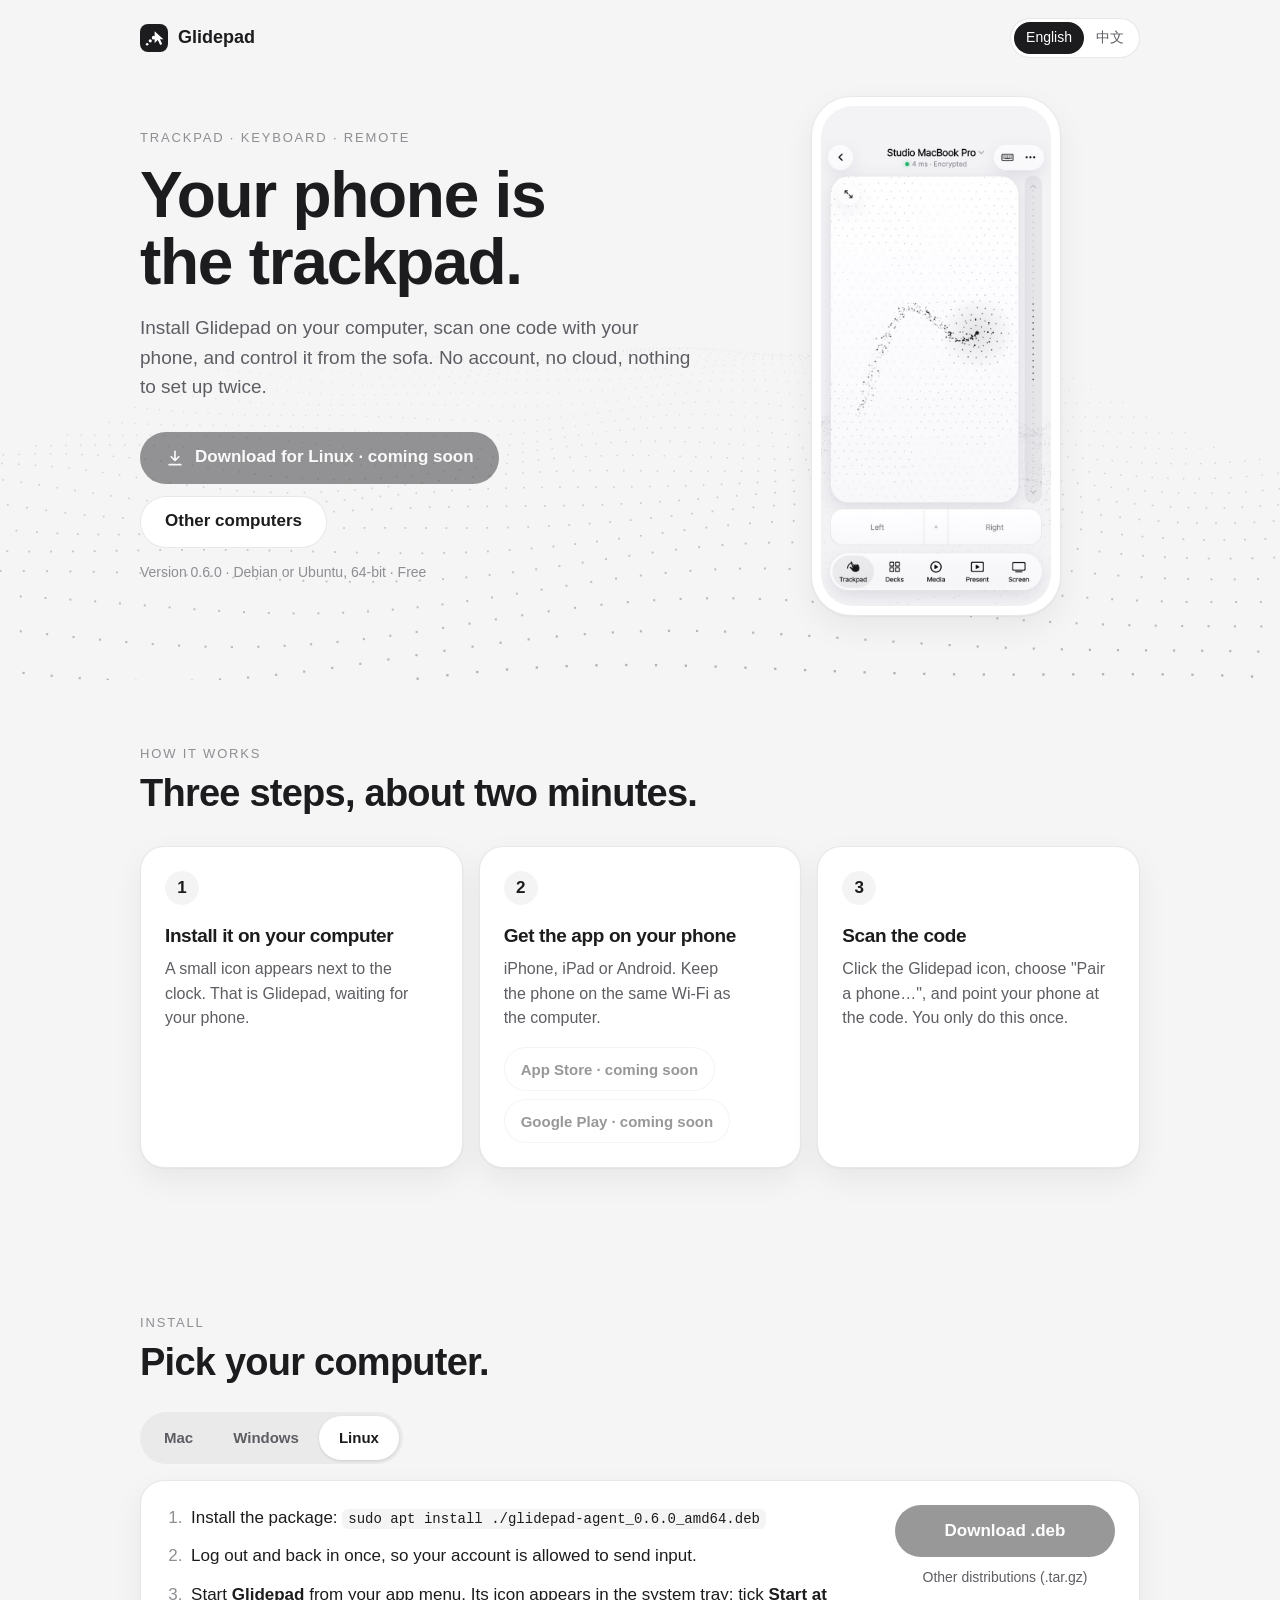
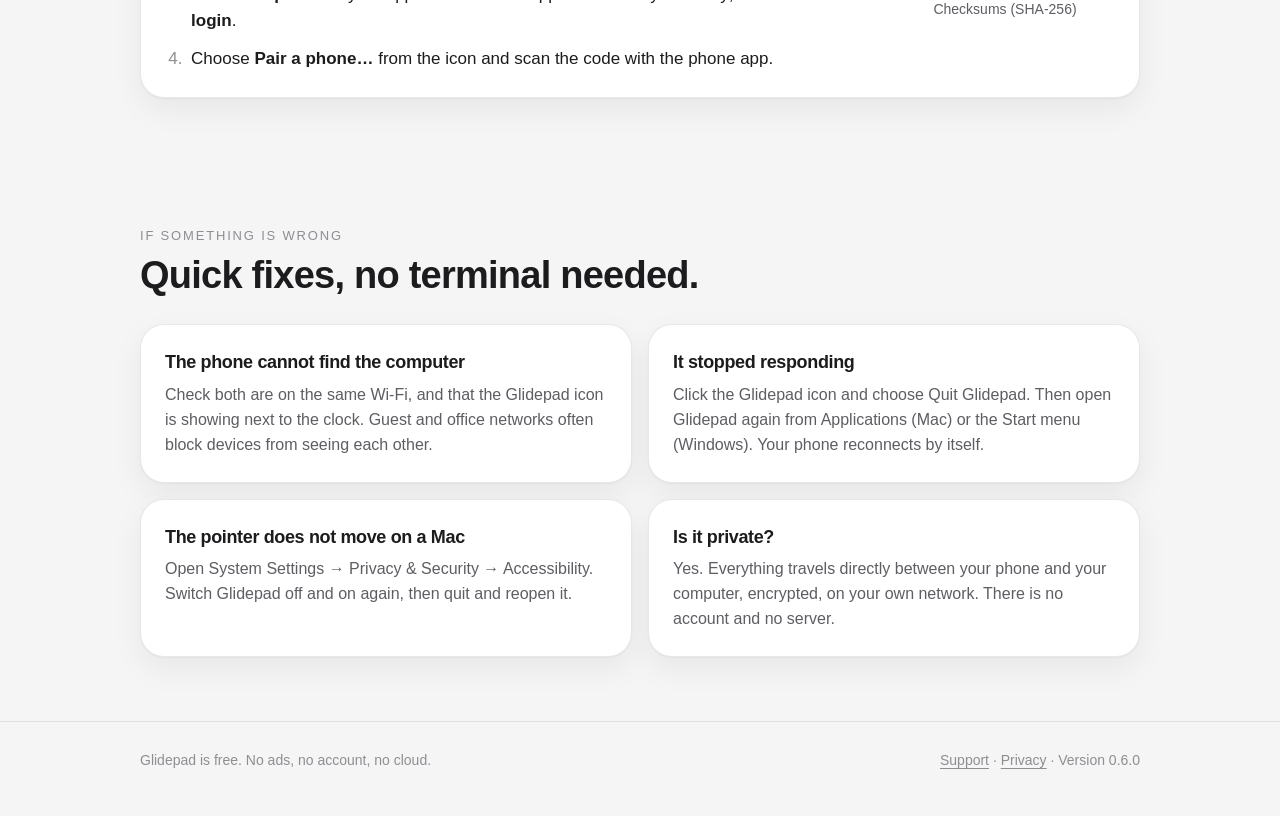
==== index.html @ 7b3f83d9 "Glidepad website: download, support and privacy pages Co-Authored-By: Claude Opus 5.5 <noreply@anthr" ====
<!doctype html>
<html lang="en">
<head>
<meta charset="utf-8">
<meta name="viewport" content="width=device-width, initial-scale=1">
<title>Glidepad — your phone is the trackpad</title>
<meta name="description" content="Install Glidepad on your Mac or PC, scan one code with your phone, and use it as a trackpad, keyboard and remote. No account, no cloud.">
<meta name="color-scheme" content="light dark">
<link rel="icon" href="data:image/svg+xml,%3Csvg xmlns='http://www.w3.org/2000/svg' viewBox='0 0 40 40'%3E%3Crect width='40' height='40' rx='10' fill='%231c1c1e'/%3E%3Cg fill='%23fff' transform='translate(4 4)'%3E%3Ccircle cx='5' cy='26' r='2'/%3E%3Ccircle cx='10' cy='20.5' r='2.5'/%3E%3Ccircle cx='15.5' cy='15.5' r='3'/%3E%3Cpath d='M17 5v19l5.1-4.9 3.8 8 3.2-1.5-3.6-7.8H31z'/%3E%3C/g%3E%3C/svg%3E">
<style>
  :root {
    --bg: #f5f5f6; --surface: #ffffff; --ink: #1c1c1e; --ink-2: #5d5d63; --ink-3: #8e8e93;
    --line: rgba(0,0,0,.09); --fill: rgba(0,0,0,.045); --accent: #1c1c1e; --on-accent: #ffffff;
    --point: 60,60,67; --shadow: 0 1px 2px rgba(0,0,0,.04), 0 12px 32px rgba(0,0,0,.06);
  }
  @media (prefers-color-scheme: dark) {
    :root {
      --bg: #0b0b0c; --surface: #17171a; --ink: #f4f4f5; --ink-2: #a9a9b0; --ink-3: #77777e;
      --line: rgba(255,255,255,.11); --fill: rgba(255,255,255,.07); --accent: #f4f4f5; --on-accent: #111113;
      --point: 235,235,245; --shadow: 0 1px 2px rgba(0,0,0,.4), 0 12px 32px rgba(0,0,0,.35);
    }
  }
  * { box-sizing: border-box; }
  html { -webkit-text-size-adjust: 100%; scroll-behavior: smooth; }
  body {
    margin: 0; background: var(--bg); color: var(--ink);
    font: 17px/1.55 -apple-system, BlinkMacSystemFont, "SF Pro Text", "Segoe UI", "PingFang HK", "PingFang TC", "Microsoft JhengHei", "Noto Sans TC", Roboto, sans-serif;
    -webkit-font-smoothing: antialiased;
  }
  a { color: inherit; }
  h1, h2, h3 { margin: 0; letter-spacing: -.02em; text-wrap: balance; }
  p { margin: 0; text-wrap: pretty; }
  .wrap { max-width: 1040px; margin: 0 auto; padding: 0 20px; }

  /* Header */
  header { position: relative; z-index: 2; display: flex; align-items: center; justify-content: space-between; padding: 18px 0; }
  .brand { display: flex; align-items: center; gap: 10px; font-weight: 650; font-size: 18px; text-decoration: none; }
  .mark { width: 28px; height: 28px; border-radius: 8px; background: var(--accent); color: var(--on-accent); display: grid; place-items: center; }
  .lang { display: flex; border: 1px solid var(--line); border-radius: 999px; padding: 3px; background: var(--surface); }
  .lang button { border: 0; background: none; color: var(--ink-2); font: inherit; font-size: 14px; padding: 5px 12px; border-radius: 999px; cursor: pointer; }
  .lang button[aria-pressed="true"] { background: var(--accent); color: var(--on-accent); }

  /* Hero */
  .hero { position: relative; overflow: hidden; }
  #cloud { position: absolute; inset: 0; width: 100%; height: 100%; pointer-events: none; }
  .hero-grid { position: relative; z-index: 1; display: grid; grid-template-columns: 1.15fr .85fr; gap: 40px; align-items: center; padding: 20px 0 64px; }
  .eyebrow { font-size: 13px; letter-spacing: .14em; text-transform: uppercase; color: var(--ink-3); margin-bottom: 14px; }
  h1 { font-size: clamp(38px, 6.2vw, 64px); line-height: 1.04; font-weight: 700; }
  .lead { margin-top: 18px; font-size: 19px; color: var(--ink-2); max-width: 30em; }
  .cta { margin-top: 30px; display: flex; flex-wrap: wrap; gap: 12px; align-items: center; }
  .btn {
    display: inline-flex; align-items: center; gap: 10px; min-height: 52px; padding: 0 24px; border-radius: 999px;
    background: var(--accent); color: var(--on-accent); font-weight: 600; text-decoration: none; border: 1px solid transparent;
    transition: transform .15s ease, opacity .15s ease;
  }
  .btn:hover { transform: translateY(-1px); }
  .btn:active { transform: scale(.98); }
  .btn.ghost { background: var(--surface); color: var(--ink); border-color: var(--line); }
  .btn[aria-disabled="true"] { opacity: .45; pointer-events: none; }
  .btn svg { width: 20px; height: 20px; flex: none; }
  .fine { margin-top: 14px; font-size: 14px; color: var(--ink-3); }
  .fine a { text-underline-offset: 3px; }
  .phone { justify-self: center; width: min(250px, 62vw); border-radius: 40px; padding: 9px; background: var(--surface); border: 1px solid var(--line); box-shadow: var(--shadow); }
  .phone img { display: block; width: 100%; height: auto; border-radius: 32px; }
  .phone img.only-dark { display: none; }
  @media (prefers-color-scheme: dark) { .phone img.only-dark { display: block; } .phone img.only-light { display: none; } }

  /* Sections */
  section { padding: 64px 0; }
  .kicker { font-size: 13px; letter-spacing: .14em; text-transform: uppercase; color: var(--ink-3); }
  h2 { font-size: clamp(28px, 4vw, 38px); margin-top: 8px; line-height: 1.12; }
  .steps { margin-top: 32px; display: grid; grid-template-columns: repeat(3, 1fr); gap: 16px; counter-reset: s; list-style: none; padding: 0; }
  .card { background: var(--surface); border: 1px solid var(--line); border-radius: 24px; padding: 24px; box-shadow: var(--shadow); }
  .steps li { counter-increment: s; }
  .steps li::before {
    content: counter(s); display: grid; place-items: center; width: 34px; height: 34px; border-radius: 50%;
    background: var(--fill); font-weight: 650; font-variant-numeric: tabular-nums; margin-bottom: 16px;
  }
  .steps h3 { font-size: 19px; }
  .steps p { margin-top: 6px; color: var(--ink-2); font-size: 16px; }
  .stores { margin-top: 16px; display: flex; flex-wrap: wrap; gap: 8px; }
  .stores .btn { min-height: 44px; padding: 0 16px; font-size: 15px; }

  /* Install guide */
  .tabs { margin-top: 28px; display: inline-flex; background: var(--fill); border-radius: 999px; padding: 4px; max-width: 100%; }
  .tabs button { border: 0; background: none; font: inherit; font-size: 15px; font-weight: 600; color: var(--ink-2); padding: 9px 20px; border-radius: 999px; cursor: pointer; min-height: 44px; }
  .tabs button[aria-selected="true"] { background: var(--surface); color: var(--ink); box-shadow: 0 1px 3px rgba(0,0,0,.12); }
  .panel { margin-top: 16px; display: grid; grid-template-columns: 1fr auto; gap: 28px; align-items: start; }
  .panel[hidden] { display: none; }
  .panel ol { margin: 0; padding-left: 1.3em; display: grid; gap: 12px; }
  .panel li { padding-left: 4px; }
  .panel li::marker { color: var(--ink-3); font-variant-numeric: tabular-nums; }
  .panel small { display: block; color: var(--ink-3); font-size: 14px; margin-top: 2px; }
  kbd, code { font: 14px ui-monospace, "SF Mono", Menlo, Consolas, monospace; background: var(--fill); border-radius: 6px; padding: 2px 6px; overflow-wrap: anywhere; }
  .path { font-weight: 600; }
  .side { display: grid; gap: 10px; min-width: 220px; }
  .side .btn { justify-content: center; }
  .side a.alt { font-size: 14px; color: var(--ink-2); text-align: center; text-underline-offset: 3px; }

  /* Help */
  .help { margin-top: 28px; display: grid; grid-template-columns: repeat(2, 1fr); gap: 16px; }
  .help h3 { font-size: 18px; }
  .help p { margin-top: 6px; color: var(--ink-2); font-size: 16px; }

  footer { border-top: 1px solid var(--line); padding: 28px 0 44px; color: var(--ink-3); font-size: 14px; }
  footer .wrap { display: flex; flex-wrap: wrap; gap: 8px 24px; justify-content: space-between; }
  footer a { text-underline-offset: 3px; }

  @media (max-width: 820px) {
    .hero-grid { grid-template-columns: 1fr; padding: 16px 0 48px; gap: 32px; }
    .steps, .help { grid-template-columns: 1fr; }
    .panel { grid-template-columns: 1fr; }
    section { padding: 44px 0; }
    .tabs { display: flex; }
    .tabs button { flex: 1; padding: 9px 8px; }
  }
  @media (prefers-reduced-motion: reduce) { html { scroll-behavior: auto; } .btn { transition: none; } }
  :focus-visible { outline: 2px solid var(--ink); outline-offset: 3px; }
</style>
</head>
<body>

<div class="hero">
  <canvas id="cloud" aria-hidden="true"></canvas>
  <div class="wrap">
    <header>
      <a class="brand" href="#top" id="top"><span class="mark" aria-hidden="true"><svg width="20" height="20" viewBox="0 0 32 32" fill="currentColor"><circle cx="5" cy="26" r="2"/><circle cx="10" cy="20.5" r="2.5"/><circle cx="15.5" cy="15.5" r="3"/><path d="M17 5v19l5.1-4.9 3.8 8 3.2-1.5-3.6-7.8H31z"/></svg></span>Glidepad</a>
      <div class="lang" role="group" aria-label="Language">
        <button type="button" data-lang="en">English</button>
        <button type="button" data-lang="zh">中文</button>
      </div>
    </header>

    <div class="hero-grid">
      <div>
        <p class="eyebrow" data-i18n="eyebrow"></p>
        <h1 data-i18n="title"></h1>
        <p class="lead" data-i18n="lead"></p>
        <div class="cta">
          <a class="btn" id="main-download" href="#install">
            <svg viewBox="0 0 24 24" fill="none" stroke="currentColor" stroke-width="2" stroke-linecap="round" stroke-linejoin="round" aria-hidden="true"><path d="M12 4v11m0 0-4.5-4.5M12 15l4.5-4.5M5 20h14"/></svg>
            <span id="main-download-label"></span>
          </a>
          <a class="btn ghost" href="#install" data-i18n="other"></a>
        </div>
        <p class="fine" id="hero-fine"></p>
      </div>
      <div class="phone">
        <img class="only-light" src="assets/control_trail_light.jpg" width="598" height="1300" alt="" data-i18n-alt="shotAlt">
        <img class="only-dark" src="assets/control_trail_dark.jpg" width="598" height="1300" alt="" data-i18n-alt="shotAlt">
      </div>
    </div>
  </div>
</div>

<main>
  <section>
    <div class="wrap">
      <p class="kicker" data-i18n="howKicker"></p>
      <h2 data-i18n="howTitle"></h2>
      <ol class="steps">
        <li class="card"><h3 data-i18n="s1t"></h3><p data-i18n="s1b"></p></li>
        <li class="card"><h3 data-i18n="s2t"></h3><p data-i18n="s2b"></p>
          <div class="stores">
            <a class="btn ghost" id="store-ios"></a>
            <a class="btn ghost" id="store-android"></a>
          </div>
        </li>
        <li class="card"><h3 data-i18n="s3t"></h3><p data-i18n="s3b"></p></li>
      </ol>
    </div>
  </section>

  <section id="install">
    <div class="wrap">
      <p class="kicker" data-i18n="instKicker"></p>
      <h2 data-i18n="instTitle"></h2>
      <div class="tabs" role="tablist" aria-label="Computer">
        <button type="button" role="tab" id="tab-mac" aria-controls="panel-mac" data-os="mac">Mac</button>
        <button type="button" role="tab" id="tab-win" aria-controls="panel-win" data-os="win">Windows</button>
        <button type="button" role="tab" id="tab-linux" aria-controls="panel-linux" data-os="linux">Linux</button>
      </div>

      <div class="card panel" role="tabpanel" id="panel-mac" aria-labelledby="tab-mac">
        <ol>
          <li data-i18n="mac1"></li>
          <li data-i18n="mac2"></li>
          <li data-i18n="mac3"></li>
          <li data-i18n="mac4"></li>
          <li data-i18n="mac5"></li>
        </ol>
        <div class="side">
          <a class="btn" data-file="mac" data-i18n="dlMac"></a>
          <a class="alt" data-file="sums" data-i18n="sums"></a>
        </div>
      </div>

      <div class="card panel" role="tabpanel" id="panel-win" aria-labelledby="tab-win" hidden>
        <ol>
          <li data-i18n="win1"></li>
          <li data-i18n="win2"></li>
          <li data-i18n="win3"></li>
          <li data-i18n="win4"></li>
        </ol>
        <div class="side">
          <a class="btn" data-file="win" data-i18n="dlWin"></a>
          <a class="alt" data-file="winZip" data-i18n="winZip"></a>
          <a class="alt" data-file="sums" data-i18n="sums"></a>
        </div>
      </div>

      <div class="card panel" role="tabpanel" id="panel-linux" aria-labelledby="tab-linux" hidden>
        <ol>
          <li data-i18n="lin1"></li>
          <li data-i18n="lin2"></li>
          <li data-i18n="lin3"></li>
          <li data-i18n="lin4"></li>
        </ol>
        <div class="side">
          <a class="btn" data-file="deb" data-i18n="dlDeb"></a>
          <a class="alt" data-file="tar" data-i18n="linTar"></a>
          <a class="alt" data-file="sums" data-i18n="sums"></a>
        </div>
      </div>
    </div>
  </section>

  <section>
    <div class="wrap">
      <p class="kicker" data-i18n="helpKicker"></p>
      <h2 data-i18n="helpTitle"></h2>
      <div class="help">
        <div class="card"><h3 data-i18n="h1t"></h3><p data-i18n="h1b"></p></div>
        <div class="card"><h3 data-i18n="h2t"></h3><p data-i18n="h2b"></p></div>
        <div class="card"><h3 data-i18n="h3t"></h3><p data-i18n="h3b"></p></div>
        <div class="card"><h3 data-i18n="h4t"></h3><p data-i18n="h4b"></p></div>
      </div>
    </div>
  </section>
</main>

<footer>
  <div class="wrap">
    <span data-i18n="foot"></span>
    <span><a href="support/" data-i18n="footSupport"></a> · <a href="privacy/" data-i18n="footPrivacy"></a> · <span id="foot-version"></span></span>
  </div>
</footer>

<script>
// ── Edit these when you publish a release ────────────────────────────────────────────────
const CONFIG = {
  version: '0.6.0',
  // Where the release files live. File names match what .github/workflows/release.yml produces.
  // Empty until the agent is published: the download buttons then show "coming soon".
  base: '',
  appStore: '',   // e.g. https://apps.apple.com/app/id0000000000 — empty shows "coming soon"
  playStore: '',  // e.g. https://play.google.com/store/apps/details?id=dev.glidepad.glidepad
};
const v = CONFIG.version;
const FILES = {
  mac: `Glidepad-${v}.dmg`,
  win: `Glidepad-Setup-${v}.exe`,
  winZip: `glidepad-agent-${v}-windows-x86_64.zip`,
  deb: `glidepad-agent_${v}_amd64.deb`,
  tar: `glidepad-agent-${v}-linux-x86_64.tar.gz`,
  sums: 'SHA256SUMS.txt',
};

const T = {
  en: {
    eyebrow: 'Trackpad · Keyboard · Remote',
    title: 'Your phone is the trackpad.',
    lead: 'Install Glidepad on your computer, scan one code with your phone, and control it from the sofa. No account, no cloud, nothing to set up twice.',
    other: 'Other computers',
    dlFor: { mac: 'Download for Mac', win: 'Download for Windows', linux: 'Download for Linux' },
    onPhone: 'Open this page on your computer',
    fine: os => `Version ${v} · ${{ mac: 'macOS 11 or later, Apple silicon and Intel', win: 'Windows 10 or later, 64-bit', linux: 'Debian or Ubuntu, 64-bit' }[os]} · Free`,
    finePhone: 'Glidepad has two parts: this app for your computer, and the app on your phone.',
    shotAlt: 'The Glidepad trackpad on a phone, with a trail of points following a finger',
    howKicker: 'How it works', howTitle: 'Three steps, about two minutes.',
    s1t: 'Install it on your computer', s1b: 'A small icon appears next to the clock. That is Glidepad, waiting for your phone.',
    s2t: 'Get the app on your phone', s2b: 'iPhone, iPad or Android. Keep the phone on the same Wi-Fi as the computer.',
    s3t: 'Scan the code', s3b: 'Click the Glidepad icon, choose "Pair a phone…", and point your phone at the code. You only do this once.',
    soon: 'coming soon',
    instKicker: 'Install', instTitle: 'Pick your computer.',
    dlMac: 'Download for Mac', dlWin: 'Download for Windows', dlDeb: 'Download .deb',
    winZip: 'Just the program (.zip)', linTar: 'Other distributions (.tar.gz)', sums: 'Checksums (SHA-256)',
    mac1: 'Open the downloaded file and drag <b>Glidepad</b> into <b>Applications</b>.',
    mac2: 'Open Glidepad from Applications. Its icon appears in the menu bar at the top right. There is no window.',
    mac3: 'macOS asks for permission to control the computer. Open <span class="path">System Settings → Privacy &amp; Security → Accessibility</span> and switch <b>Glidepad</b> on.<small>Without this, the pointer will not move. You only do it once.</small>',
    mac4: 'Click the Glidepad icon and tick <b>Start at login</b>, so it is always there after a restart.',
    mac5: 'Click the icon again, choose <b>Pair a phone…</b>, and scan the code with the phone app.',
    win1: 'Open the downloaded file and follow the installer.<small>If Windows shows "Windows protected your PC", choose More info → Run anyway.</small>',
    win2: 'The installer lets Glidepad through the firewall on private networks only. Your home Wi-Fi should be set to Private.',
    win3: 'Glidepad starts by itself. Find its icon near the clock (it may be behind the ^ arrow) and tick <b>Start at login</b>.',
    win4: 'Click the icon, choose <b>Pair a phone…</b>, and scan the code with the phone app.',
    lin1: 'Install the package: <code>sudo apt install ./glidepad-agent_' + v + '_amd64.deb</code>',
    lin2: 'Log out and back in once, so your account is allowed to send input.',
    lin3: 'Start <b>Glidepad</b> from your app menu. Its icon appears in the system tray; tick <b>Start at login</b>.',
    lin4: 'Choose <b>Pair a phone…</b> from the icon and scan the code with the phone app.',
    helpKicker: 'If something is wrong', helpTitle: 'Quick fixes, no terminal needed.',
    h1t: 'The phone cannot find the computer', h1b: 'Check both are on the same Wi-Fi, and that the Glidepad icon is showing next to the clock. Guest and office networks often block devices from seeing each other.',
    h2t: 'It stopped responding', h2b: 'Click the Glidepad icon and choose Quit Glidepad. Then open Glidepad again from Applications (Mac) or the Start menu (Windows). Your phone reconnects by itself.',
    h3t: 'The pointer does not move on a Mac', h3b: 'Open System Settings → Privacy & Security → Accessibility. Switch Glidepad off and on again, then quit and reopen it.',
    h4t: 'Is it private?', h4b: 'Yes. Everything travels directly between your phone and your computer, encrypted, on your own network. There is no account and no server.',
    foot: 'Glidepad is free. No ads, no account, no cloud.',
    footVersion: `Version ${v}`,
    footSupport: 'Support', footPrivacy: 'Privacy',
  },
  zh: {
    eyebrow: '觸控板 · 鍵盤 · 遙控',
    title: '手機就是你的觸控板。',
    lead: '在電腦安裝 Glidepad，用手機掃一次 QR 碼，就可以坐在梳化上控制電腦。不用帳號、不經雲端，設定一次就夠。',
    other: '其他電腦',
    dlFor: { mac: '下載 Mac 版', win: '下載 Windows 版', linux: '下載 Linux 版' },
    onPhone: '請用電腦打開這個網頁',
    fine: os => `版本 ${v} · ${{ mac: 'macOS 11 或以上，Apple 晶片及 Intel', win: 'Windows 10 或以上，64 位元', linux: 'Debian 或 Ubuntu，64 位元' }[os]} · 免費`,
    finePhone: 'Glidepad 分兩部分：電腦上的這個程式，以及手機上的 App。',
    shotAlt: '手機上的 Glidepad 觸控板，點雲尾巴跟隨手指移動',
    howKicker: '使用方法', howTitle: '三個步驟，大約兩分鐘。',
    s1t: '在電腦安裝', s1b: '時鐘旁邊會出現一個小圖示，那就是 Glidepad，正在等你的手機。',
    s2t: '在手機安裝 App', s2b: 'iPhone、iPad 或 Android 都可以。手機和電腦要連接同一個 Wi-Fi。',
    s3t: '掃描 QR 碼', s3b: '按一下 Glidepad 圖示，選「Pair a phone…」，用手機對準 QR 碼。只需要做一次。',
    soon: '即將推出',
    instKicker: '安裝', instTitle: '選擇你的電腦。',
    dlMac: '下載 Mac 版', dlWin: '下載 Windows 版', dlDeb: '下載 .deb',
    winZip: '只要程式本身 (.zip)', linTar: '其他發行版 (.tar.gz)', sums: '核對碼 (SHA-256)',
    mac1: '打開下載的檔案，把 <b>Glidepad</b> 拖進「<b>應用程式</b>」。',
    mac2: '在「應用程式」打開 Glidepad。圖示會出現在右上角的選單列，不會有視窗。',
    mac3: 'macOS 會要求允許控制電腦。打開<span class="path">「系統設定 → 私隱與保安 → 輔助使用」</span>，把 <b>Glidepad</b> 開啟。<small>不開的話游標不會動。只需要做一次。</small>',
    mac4: '按一下 Glidepad 圖示，剔選「<b>Start at login</b>」，以後重新開機也會自動啟動。',
    mac5: '再按一下圖示，選「<b>Pair a phone…</b>」，用手機 App 掃描 QR 碼。',
    win1: '打開下載的檔案，跟著安裝程式完成。<small>如果 Windows 顯示「Windows 已保護您的電腦」，請選「其他資訊 → 仍要執行」。</small>',
    win2: '安裝程式只會在「私人網路」開放防火牆。家中的 Wi-Fi 應設定為「私人」。',
    win3: 'Glidepad 會自動啟動。在時鐘旁邊找到圖示(可能收在 ^ 箭嘴入面)，剔選「<b>Start at login</b>」。',
    win4: '按一下圖示，選「<b>Pair a phone…</b>」，用手機 App 掃描 QR 碼。',
    lin1: '安裝套件：<code>sudo apt install ./glidepad-agent_' + v + '_amd64.deb</code>',
    lin2: '登出再登入一次，讓你的帳號可以傳送輸入。',
    lin3: '從應用程式選單啟動 <b>Glidepad</b>。圖示會出現在系統匣，剔選「<b>Start at login</b>」。',
    lin4: '在圖示選「<b>Pair a phone…</b>」，用手機 App 掃描 QR 碼。',
    helpKicker: '遇到問題', helpTitle: '快速解決，不用開終端機。',
    h1t: '手機找不到電腦', h1b: '確認兩者連接同一個 Wi-Fi，而且時鐘旁邊有 Glidepad 圖示。訪客網路和公司網路通常不讓裝置互相看見。',
    h2t: '突然沒有反應', h2b: '按一下 Glidepad 圖示，選「Quit Glidepad」。然後在「應用程式」(Mac) 或「開始」選單 (Windows) 再打開 Glidepad。手機會自動重新連接。',
    h3t: 'Mac 上游標不動', h3b: '打開「系統設定 → 私隱與保安 → 輔助使用」，把 Glidepad 關掉再開啟，然後結束並重新打開 Glidepad。',
    h4t: '安全嗎?', h4b: '安全。所有資料只在你的手機和電腦之間直接傳送，全程加密，不離開你自己的網路。沒有帳號，也沒有伺服器。',
    foot: 'Glidepad 完全免費。沒有廣告、沒有帳號、不經雲端。',
    footVersion: `版本 ${v}`,
    footSupport: '支援', footPrivacy: '私隱政策',
  },
};

// ── Which computer is this? ──────────────────────────────────────────────────────────────
function detect() {
  const ua = navigator.userAgent || '';
  const pf = (navigator.userAgentData && navigator.userAgentData.platform) || navigator.platform || '';
  if (/Android/i.test(ua) || /iPhone|iPod/i.test(ua)) return 'phone';
  if (/iPad/i.test(ua) || (/Mac/i.test(pf) && navigator.maxTouchPoints > 1)) return 'phone';
  if (/Win/i.test(pf) || /Windows/i.test(ua)) return 'win';
  if (/Mac/i.test(pf) || /Macintosh/i.test(ua)) return 'mac';
  if (/Linux|X11/i.test(pf + ua)) return 'linux';
  return 'mac';
}
const device = detect();
const mainFile = { mac: 'mac', win: 'win', linux: 'deb' };
const $ = (s, r = document) => r.querySelector(s);
const $$ = (s, r = document) => [...r.querySelectorAll(s)];

function store(pick) { try { return pick(localStorage); } catch (_) { return null; } }
let lang = store(s => s.getItem('glidepad-lang')) || (/^zh/i.test(navigator.language || '') ? 'zh' : 'en');

function render() {
  const t = T[lang];
  document.documentElement.lang = lang === 'zh' ? 'zh-Hant' : 'en';
  $$('[data-i18n]').forEach(el => { el.innerHTML = t[el.dataset.i18n]; });
  $$('[data-i18n-alt]').forEach(el => { el.alt = t[el.dataset.i18nAlt]; });
  $$('.lang button').forEach(b => b.setAttribute('aria-pressed', String(b.dataset.lang === lang)));
  $$('[data-file]').forEach(a => {
    if (CONFIG.base) { a.href = CONFIG.base + FILES[a.dataset.file]; a.removeAttribute('aria-disabled'); }
    else { a.removeAttribute('href'); a.setAttribute('aria-disabled', 'true'); a.title = t.soon; }
  });

  const main = $('#main-download');
  if (device === 'phone') {
    $('#main-download-label').textContent = t.onPhone;
    main.href = '#install';
    $('#hero-fine').textContent = t.finePhone;
  } else {
    $('#main-download-label').textContent = CONFIG.base ? t.dlFor[device] : `${t.dlFor[device]} · ${t.soon}`;
    if (CONFIG.base) { main.href = CONFIG.base + FILES[mainFile[device]]; main.removeAttribute('aria-disabled'); }
    else { main.removeAttribute('href'); main.setAttribute('aria-disabled', 'true'); }
    $('#hero-fine').textContent = t.fine(device);
  }

  for (const [id, name, url] of [['#store-ios', 'App Store', CONFIG.appStore], ['#store-android', 'Google Play', CONFIG.playStore]]) {
    const a = $(id);
    if (url) { a.textContent = name; a.href = url; a.removeAttribute('aria-disabled'); }
    else { a.textContent = `${name} · ${t.soon}`; a.removeAttribute('href'); a.setAttribute('aria-disabled', 'true'); }
  }
  $('#foot-version').textContent = t.footVersion;
}

$$('.lang button').forEach(b => b.addEventListener('click', () => {
  lang = b.dataset.lang;
  store(s => s.setItem('glidepad-lang', lang));
  render();
}));

function selectTab(os) {
  $$('.tabs button').forEach(b => {
    const on = b.dataset.os === os;
    b.setAttribute('aria-selected', String(on));
    b.tabIndex = on ? 0 : -1;
    $('#' + b.getAttribute('aria-controls')).hidden = !on;
  });
}
$$('.tabs button').forEach((b, i, all) => {
  b.addEventListener('click', () => selectTab(b.dataset.os));
  b.addEventListener('keydown', e => {
    const step = e.key === 'ArrowRight' ? 1 : e.key === 'ArrowLeft' ? -1 : 0;
    if (!step) return;
    const next = all[(i + step + all.length) % all.length];
    selectTab(next.dataset.os); next.focus();
  });
});
selectTab(device === 'phone' ? 'mac' : device);
render();

// ── Point-cloud terrain behind the hero: decorative, 20 fps, off when hidden ─────────────
(function cloud() {
  const canvas = $('#cloud'), ctx = canvas.getContext('2d');
  const still = matchMedia('(prefers-reduced-motion: reduce)');
  let w = 0, h = 0, rgb = '60,60,67', timer = null, t = 0;

  function size() {
    const r = canvas.getBoundingClientRect(), d = Math.min(devicePixelRatio || 1, 2);
    w = r.width; h = r.height;
    canvas.width = Math.round(w * d); canvas.height = Math.round(h * d);
    ctx.setTransform(d, 0, 0, d, 0, 0);
    rgb = getComputedStyle(document.documentElement).getPropertyValue('--point').trim() || rgb;
    draw();
  }
  function height(x, z) {
    return Math.sin(x * 1.7 + t * .35) * .5 + Math.sin(z * 2.3 - t * .25) * .35 + Math.sin((x + z) * 3.1 + t * .18) * .25;
  }
  function draw() {
    ctx.clearRect(0, 0, w, h);
    const horizon = h * .52, rows = 26, cols = w < 700 ? 44 : 84;
    for (let r = 0; r < rows; r++) {
      const depth = r / (rows - 1);              // 0 far … 1 near
      const p = depth * depth;
      const y0 = horizon + p * (h - horizon) * 1.05;
      const spread = .55 + p * 1.5;
      const alpha = .08 + p * .3;
      const s = 1 + p * 1.4;
      ctx.fillStyle = `rgba(${rgb},${alpha.toFixed(3)})`;
      for (let c = 0; c < cols; c++) {
        const u = c / (cols - 1) - .5 + (r % 2 ? .5 / cols : 0);
        const x = w / 2 + u * w * spread;
        if (x < -4 || x > w + 4) continue;
        const y = y0 - height(u * 6, depth * 5) * (10 + p * 34);
        ctx.fillRect(x, y, s, s);
      }
    }
  }
  function run() {
    clearInterval(timer); timer = null;
    if (still.matches || document.hidden) return;
    timer = setInterval(() => { t += .05; draw(); }, 50);
  }
  addEventListener('resize', size);
  document.addEventListener('visibilitychange', run);
  still.addEventListener('change', run);
  matchMedia('(prefers-color-scheme: dark)').addEventListener('change', size);
  size(); run();
})();
</script>
</body>
</html>
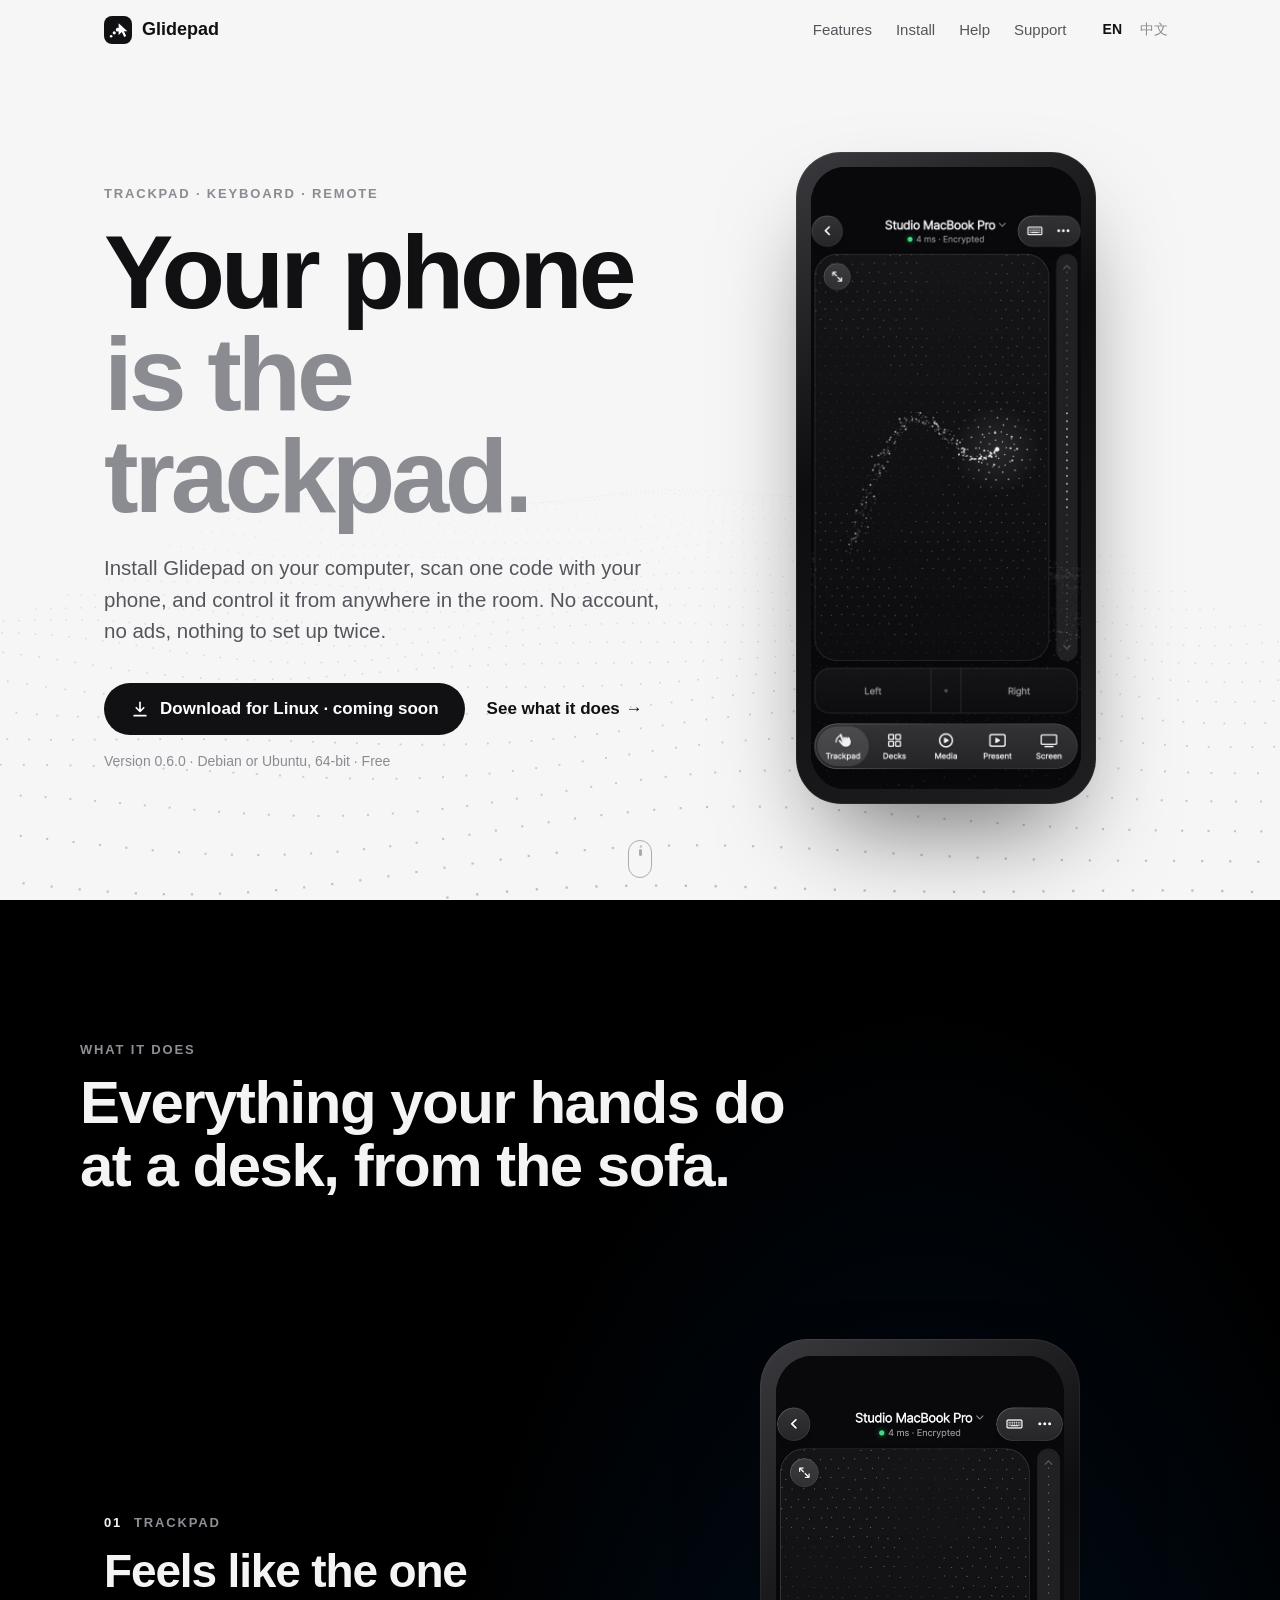
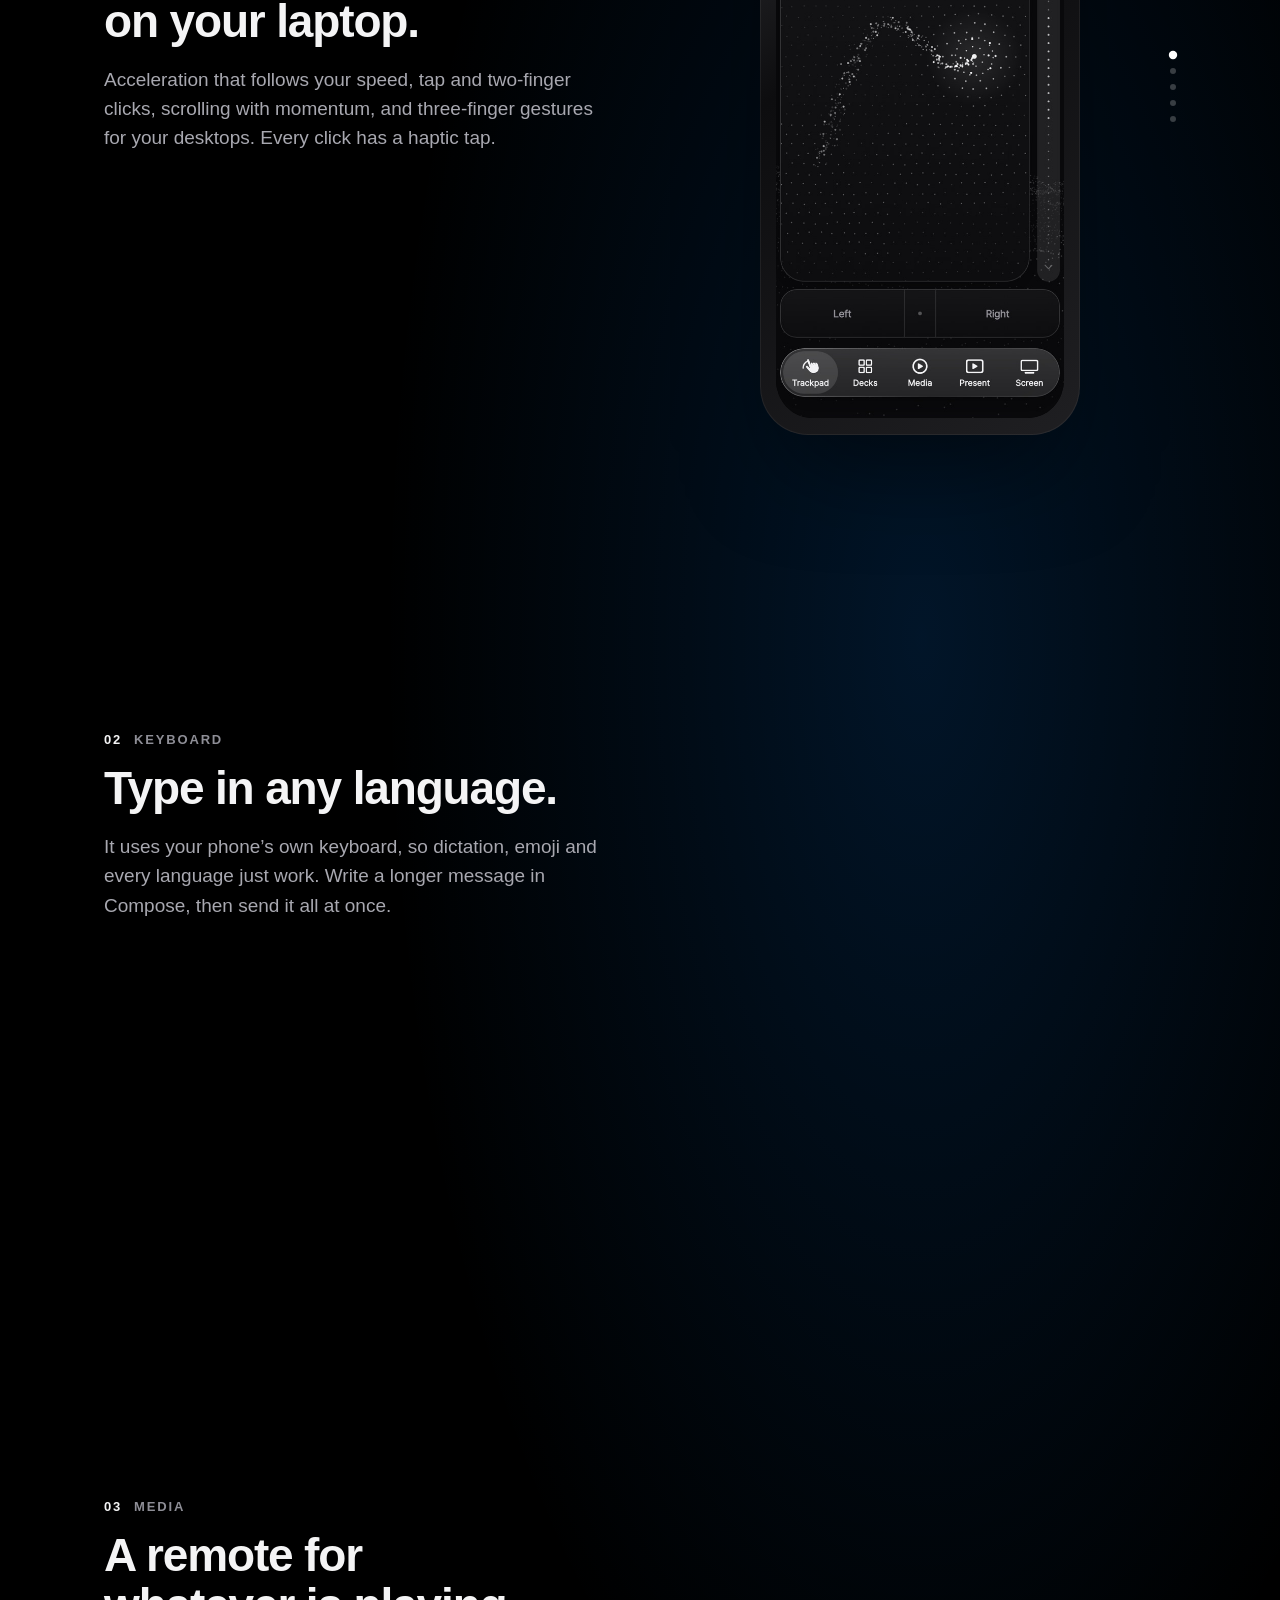
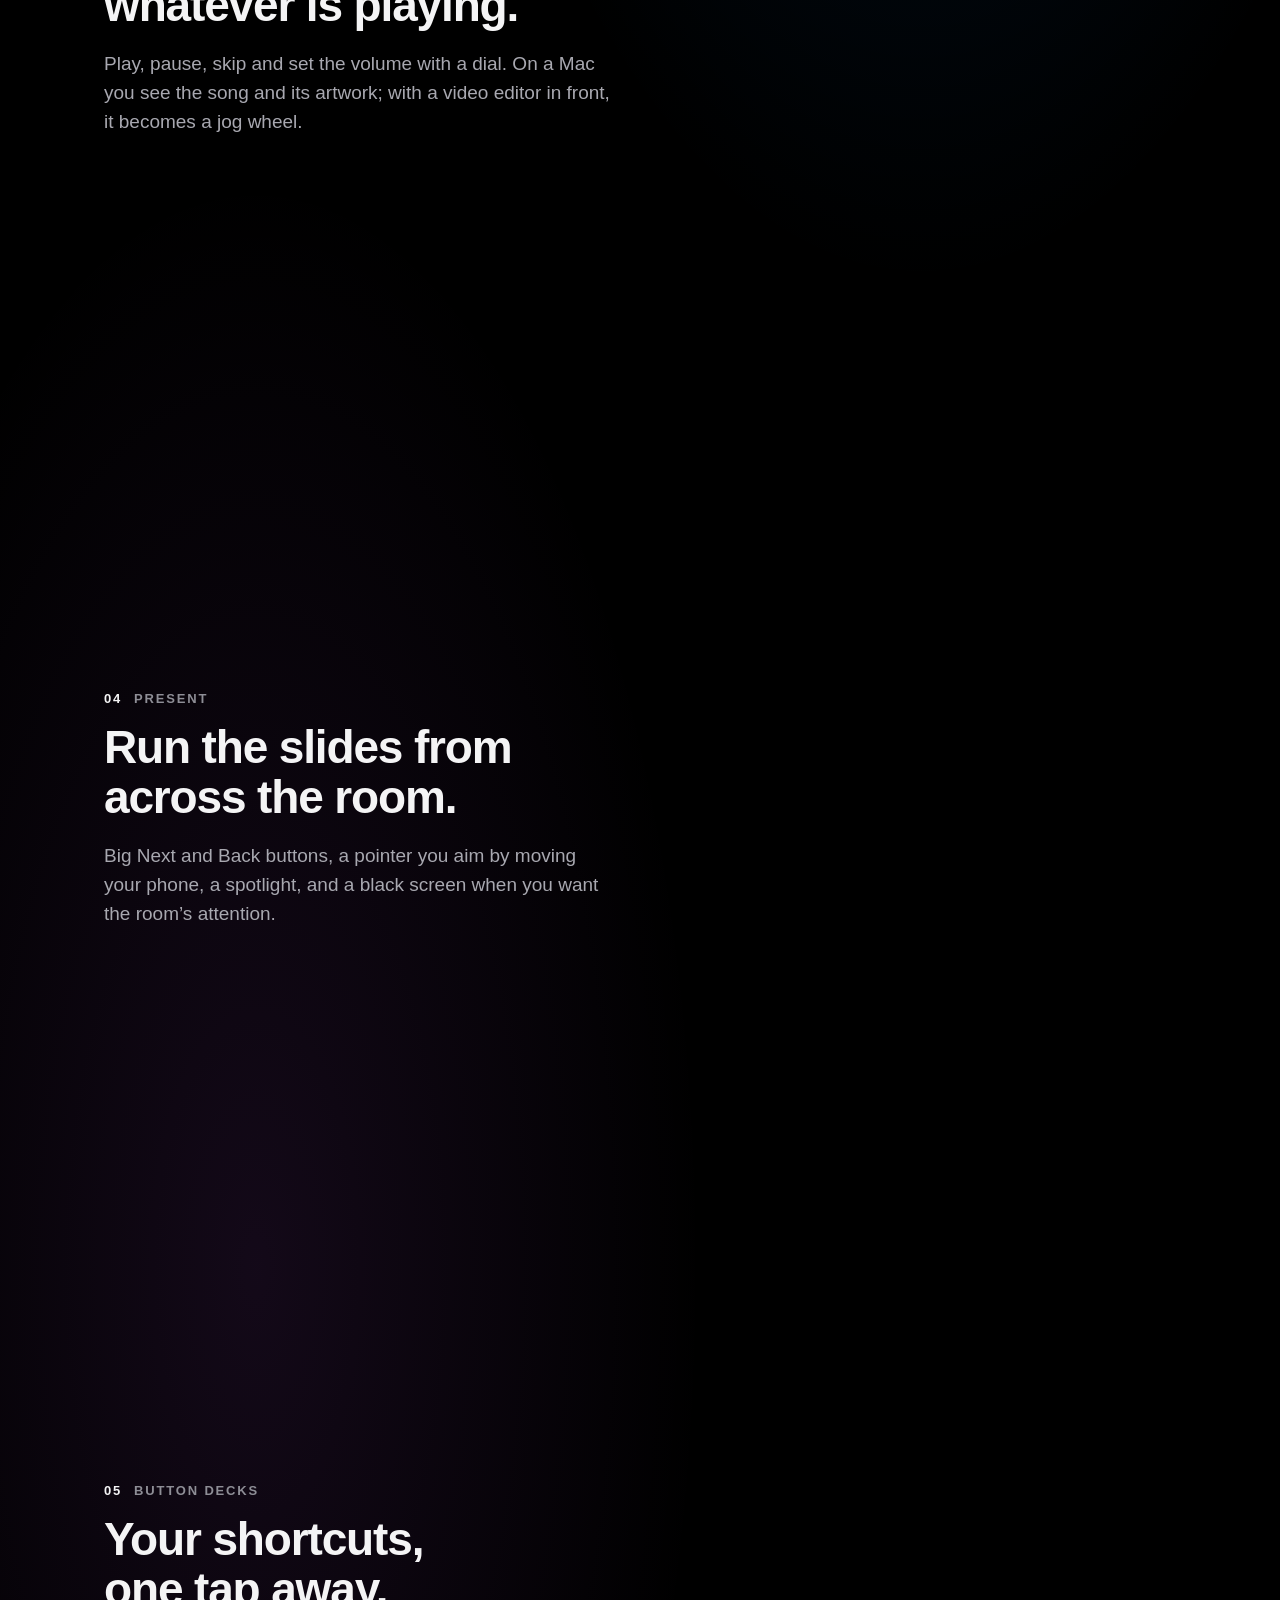
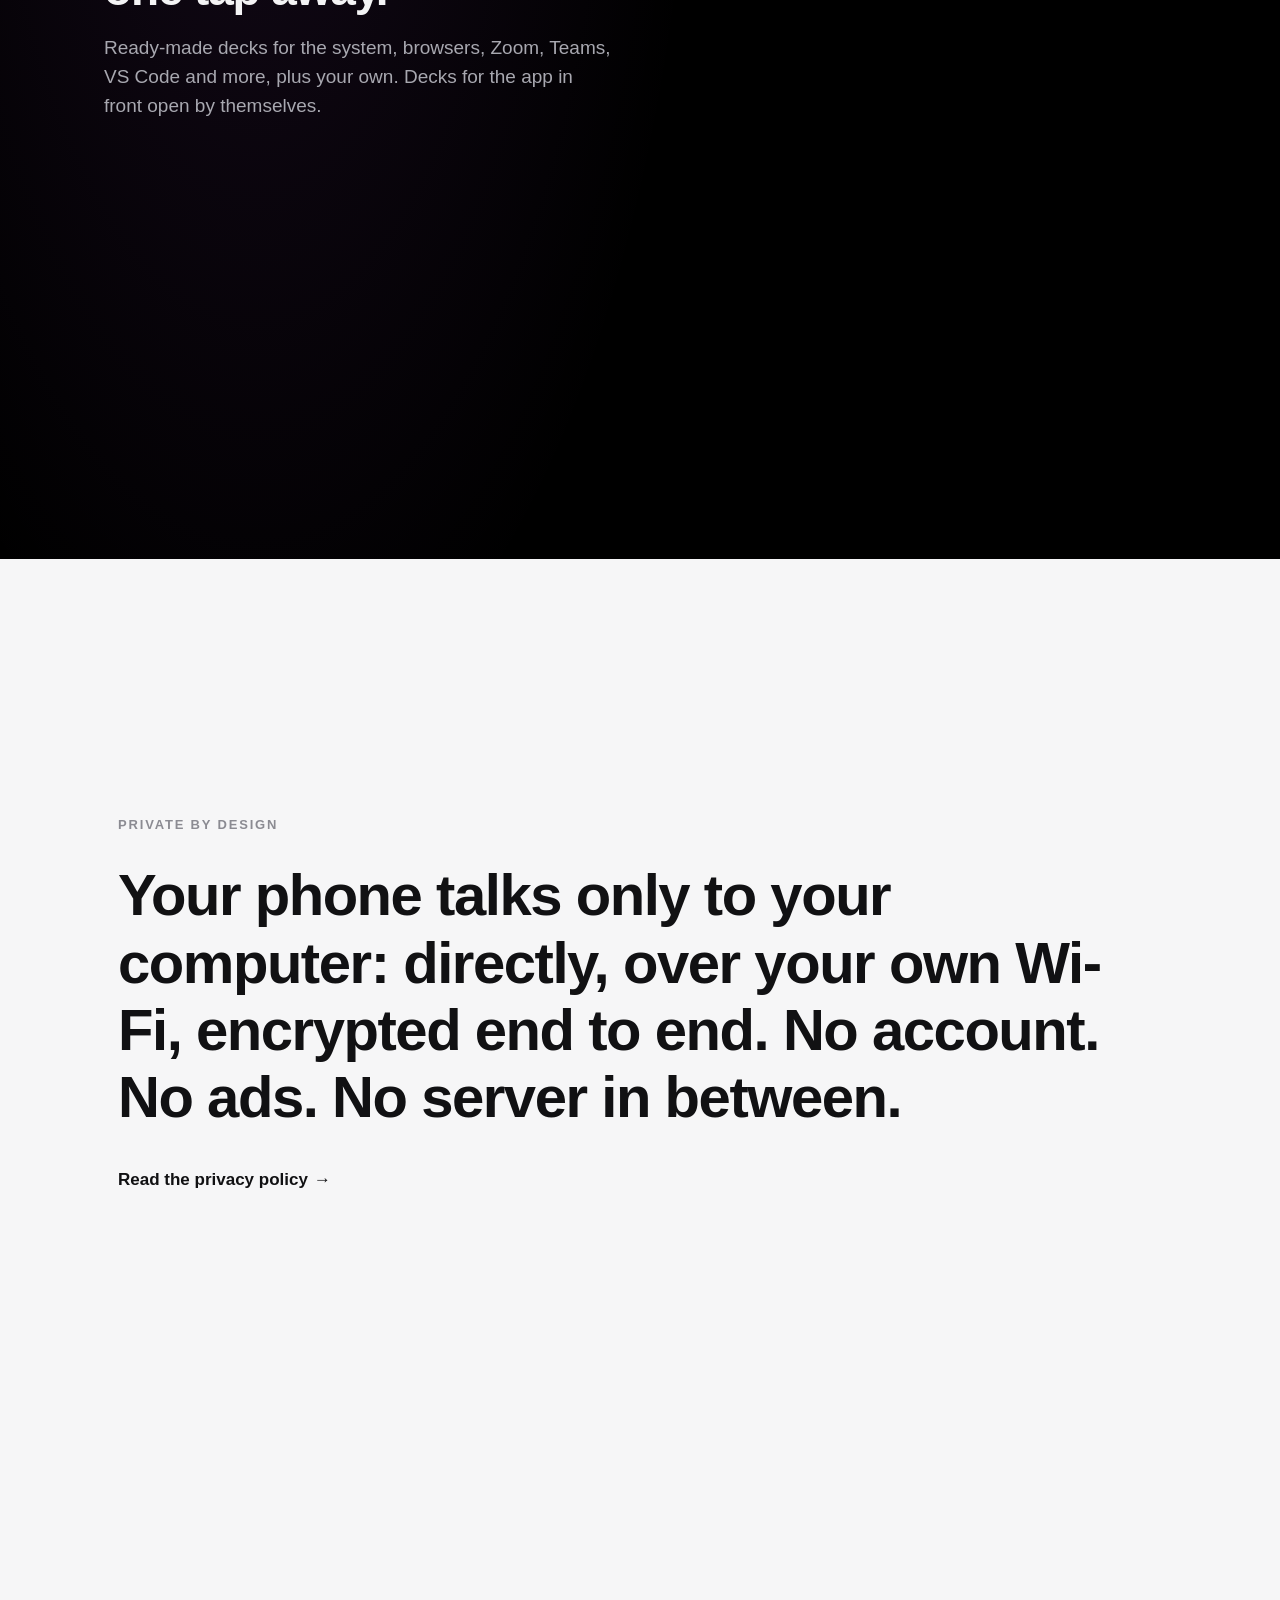
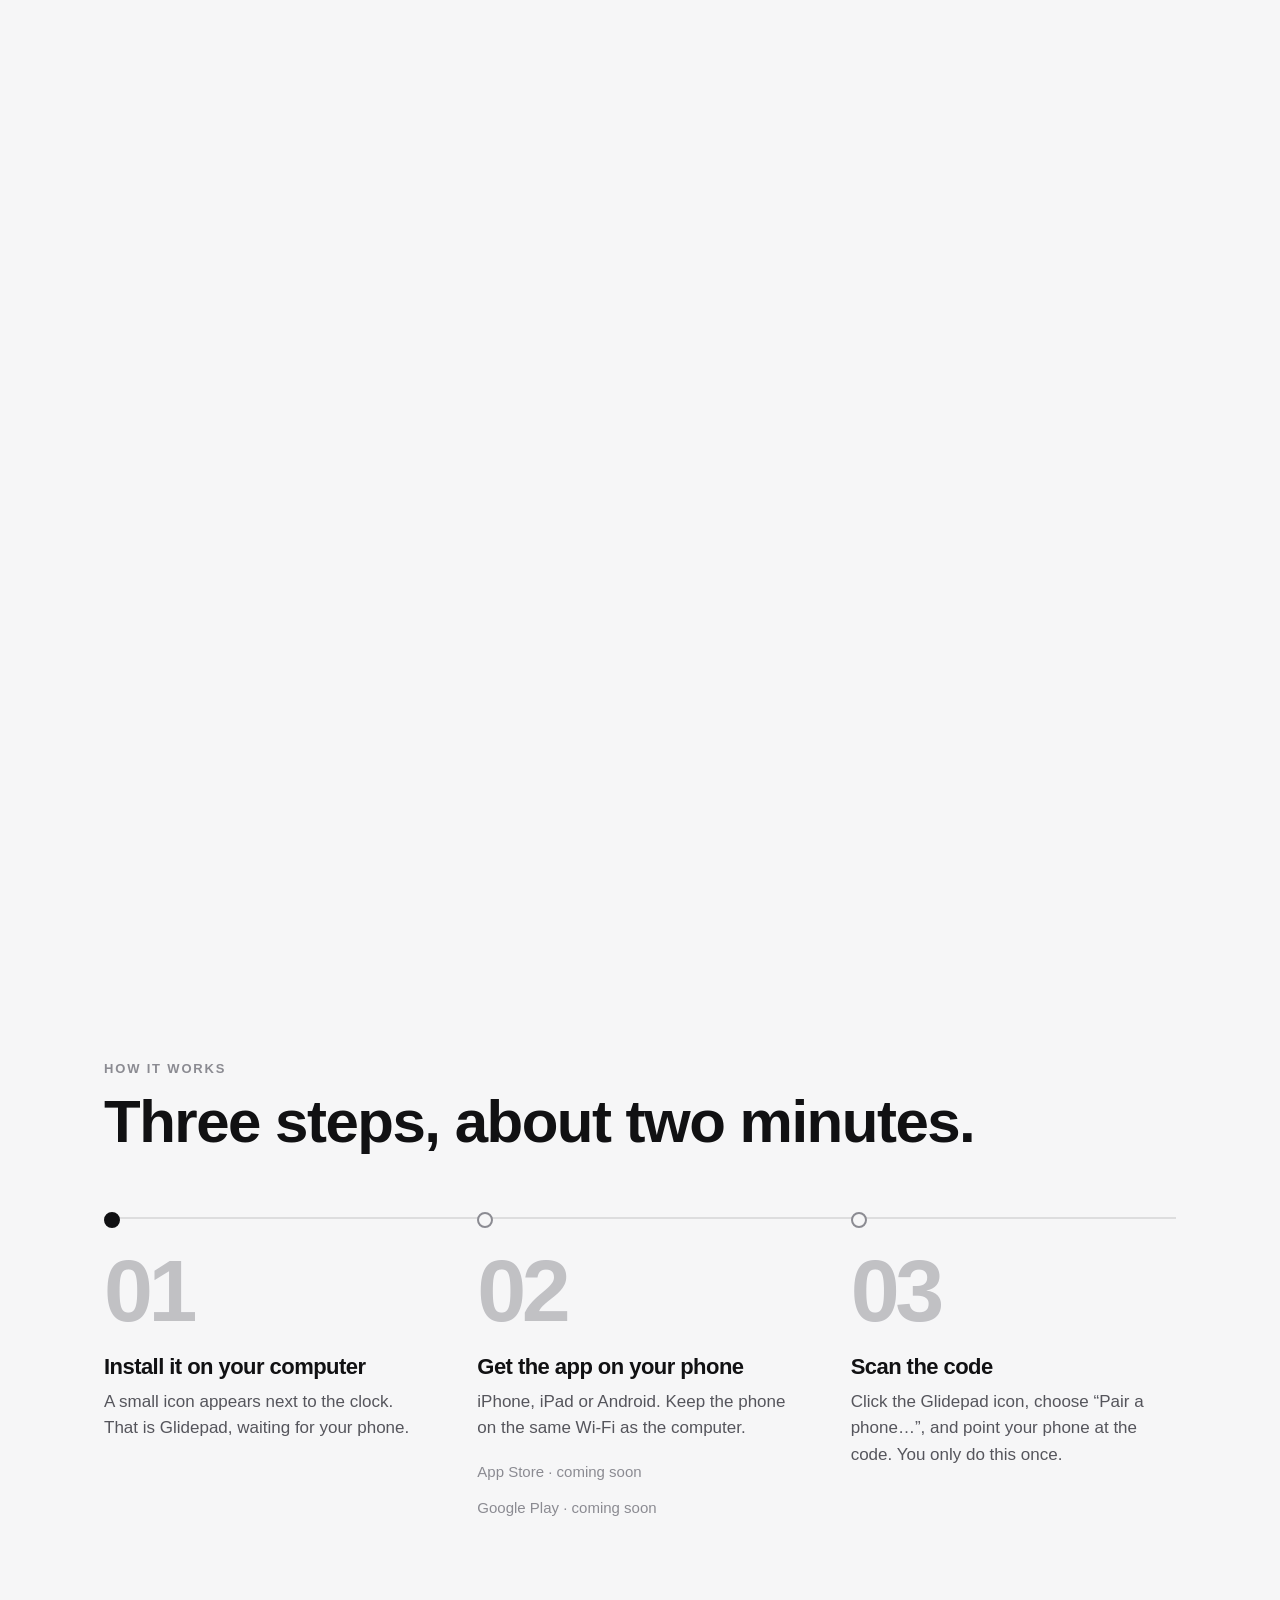
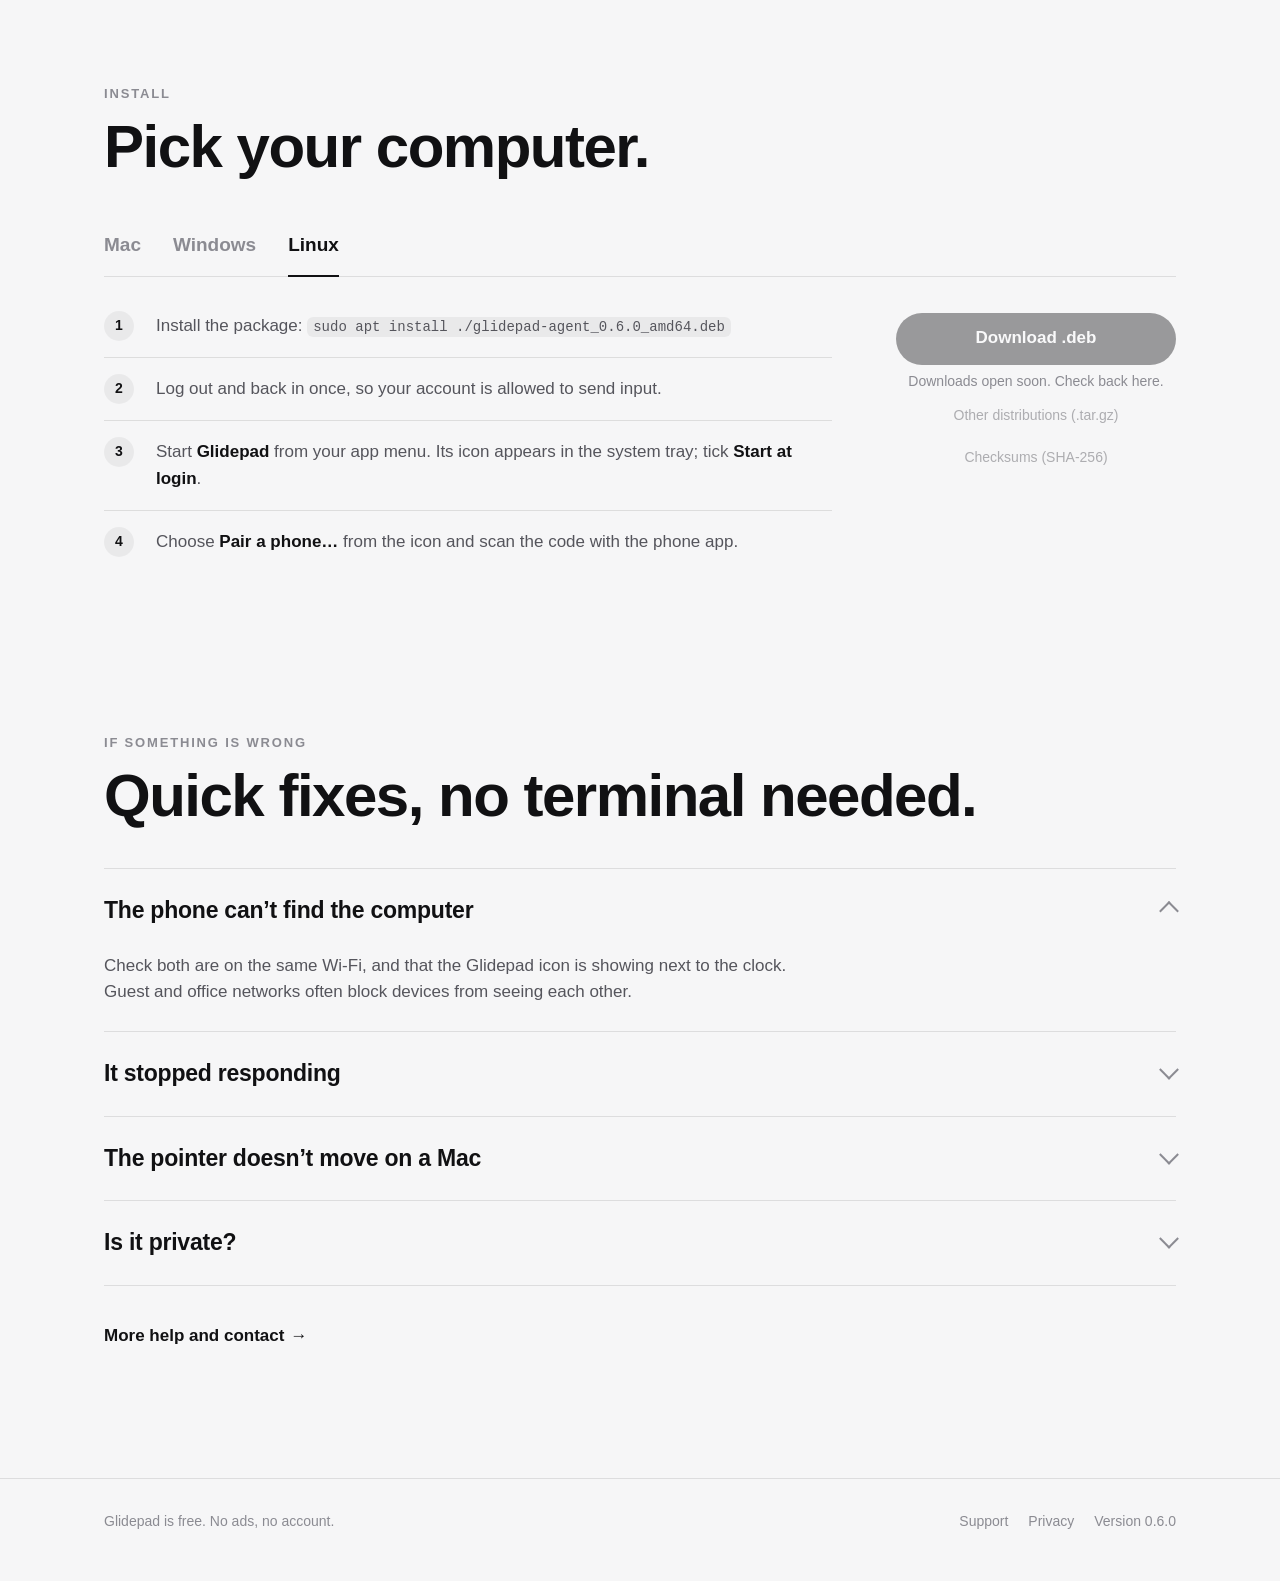
==== commit 087e45c8: "Redesign: scroll story, frameless layout, better help - Home: the phone rises and tilts as the hero " ====
--- a/index.html
+++ b/index.html
@@ -4,184 +4,326 @@
 <meta charset="utf-8">
 <meta name="viewport" content="width=device-width, initial-scale=1">
 <title>Glidepad — your phone is the trackpad</title>
-<meta name="description" content="Install Glidepad on your Mac or PC, scan one code with your phone, and use it as a trackpad, keyboard and remote. No account, no cloud.">
+<meta name="description" content="Install Glidepad on your Mac or PC, scan one code with your phone, and use it as a trackpad, keyboard and remote. No account, no ads, no server.">
 <meta name="color-scheme" content="light dark">
 <link rel="icon" href="data:image/svg+xml,%3Csvg xmlns='http://www.w3.org/2000/svg' viewBox='0 0 40 40'%3E%3Crect width='40' height='40' rx='10' fill='%231c1c1e'/%3E%3Cg fill='%23fff' transform='translate(4 4)'%3E%3Ccircle cx='5' cy='26' r='2'/%3E%3Ccircle cx='10' cy='20.5' r='2.5'/%3E%3Ccircle cx='15.5' cy='15.5' r='3'/%3E%3Cpath d='M17 5v19l5.1-4.9 3.8 8 3.2-1.5-3.6-7.8H31z'/%3E%3C/g%3E%3C/svg%3E">
+<link rel="preload" as="image" href="assets/screens/trackpad.jpg">
+<script>document.documentElement.classList.add('js')</script>
 <style>
   :root {
-    --bg: #f5f5f6; --surface: #ffffff; --ink: #1c1c1e; --ink-2: #5d5d63; --ink-3: #8e8e93;
-    --line: rgba(0,0,0,.09); --fill: rgba(0,0,0,.045); --accent: #1c1c1e; --on-accent: #ffffff;
-    --point: 60,60,67; --shadow: 0 1px 2px rgba(0,0,0,.04), 0 12px 32px rgba(0,0,0,.06);
+    --bg: #f6f6f7; --ink: #111113; --ink-2: #55555c; --ink-3: #8b8b92;
+    --line: rgba(0,0,0,.1); --fill: rgba(0,0,0,.05); --accent: #111113; --on-accent: #fff;
+    --blue: #0a84ff; --point: 60,60,67; --head: rgba(246,246,247,.72);
+    --ease: cubic-bezier(.2,.7,.1,1);
   }
   @media (prefers-color-scheme: dark) {
     :root {
-      --bg: #0b0b0c; --surface: #17171a; --ink: #f4f4f5; --ink-2: #a9a9b0; --ink-3: #77777e;
-      --line: rgba(255,255,255,.11); --fill: rgba(255,255,255,.07); --accent: #f4f4f5; --on-accent: #111113;
-      --point: 235,235,245; --shadow: 0 1px 2px rgba(0,0,0,.4), 0 12px 32px rgba(0,0,0,.35);
+      --bg: #08080a; --ink: #f4f4f5; --ink-2: #a8a8b0; --ink-3: #6f6f77;
+      --line: rgba(255,255,255,.12); --fill: rgba(255,255,255,.07); --accent: #f4f4f5; --on-accent: #0b0b0c;
+      --point: 235,235,245; --head: rgba(8,8,10,.7);
     }
   }
   * { box-sizing: border-box; }
-  html { -webkit-text-size-adjust: 100%; scroll-behavior: smooth; }
+  html { -webkit-text-size-adjust: 100%; scroll-behavior: smooth; scroll-padding-top: 72px; }
   body {
-    margin: 0; background: var(--bg); color: var(--ink);
+    margin: 0; background: var(--bg); color: var(--ink); overflow-x: clip;
     font: 17px/1.55 -apple-system, BlinkMacSystemFont, "SF Pro Text", "Segoe UI", "PingFang HK", "PingFang TC", "Microsoft JhengHei", "Noto Sans TC", Roboto, sans-serif;
     -webkit-font-smoothing: antialiased;
   }
   a { color: inherit; }
-  h1, h2, h3 { margin: 0; letter-spacing: -.02em; text-wrap: balance; }
+  h1, h2, h3 { margin: 0; letter-spacing: -.025em; text-wrap: balance; }
   p { margin: 0; text-wrap: pretty; }
-  .wrap { max-width: 1040px; margin: 0 auto; padding: 0 20px; }
-
-  /* Header */
-  header { position: relative; z-index: 2; display: flex; align-items: center; justify-content: space-between; padding: 18px 0; }
-  .brand { display: flex; align-items: center; gap: 10px; font-weight: 650; font-size: 18px; text-decoration: none; }
+  .wrap { max-width: 1120px; margin: 0 auto; padding: 0 24px; }
+  .kicker { font-size: 13px; font-weight: 600; letter-spacing: .14em; text-transform: uppercase; color: var(--ink-3); }
+  h2 { font-size: clamp(34px, 5.4vw, 60px); line-height: 1.04; margin-top: 12px; }
+
+  /* Header: transparent over the hero, frosted once you scroll */
+  .top { position: fixed; inset: 0 0 auto; z-index: 20; transition: background .3s, box-shadow .3s; }
+  .top.scrolled { background: var(--head); backdrop-filter: saturate(1.6) blur(18px); -webkit-backdrop-filter: saturate(1.6) blur(18px); box-shadow: 0 1px 0 var(--line); }
+  .top .wrap { display: flex; align-items: center; gap: 28px; height: 60px; }
+  .brand { display: flex; align-items: center; gap: 10px; font-weight: 650; font-size: 18px; text-decoration: none; margin-right: auto; }
   .mark { width: 28px; height: 28px; border-radius: 8px; background: var(--accent); color: var(--on-accent); display: grid; place-items: center; }
-  .lang { display: flex; border: 1px solid var(--line); border-radius: 999px; padding: 3px; background: var(--surface); }
-  .lang button { border: 0; background: none; color: var(--ink-2); font: inherit; font-size: 14px; padding: 5px 12px; border-radius: 999px; cursor: pointer; }
-  .lang button[aria-pressed="true"] { background: var(--accent); color: var(--on-accent); }
+  .nav { display: flex; gap: 24px; font-size: 15px; }
+  .nav a { text-decoration: none; color: var(--ink-2); transition: color .2s; }
+  .nav a:hover { color: var(--ink); }
+  .lang { display: flex; gap: 2px; font-size: 14px; }
+  .lang button { border: 0; background: none; color: var(--ink-3); font: inherit; padding: 6px 8px; min-height: 36px; cursor: pointer; border-radius: 8px; }
+  .lang button[aria-pressed="true"] { color: var(--ink); font-weight: 600; }
+
+  .btn {
+    display: inline-flex; align-items: center; gap: 10px; min-height: 52px; padding: 0 26px; border-radius: 999px;
+    background: var(--accent); color: var(--on-accent); font-weight: 600; text-decoration: none; border: 0;
+    transition: transform .2s var(--ease), opacity .2s;
+  }
+  .btn:hover { transform: translateY(-2px); }
+  .btn:active { transform: scale(.97); }
+  .btn svg { width: 20px; height: 20px; flex: none; }
+  .btn[aria-disabled="true"] { opacity: .4; pointer-events: none; }
+  .link { display: inline-flex; align-items: center; gap: 6px; min-height: 44px; font-weight: 600; text-decoration: none; color: var(--ink); }
+  .link::after { content: "→"; transition: transform .2s var(--ease); }
+  .link:hover::after { transform: translateX(4px); }
 
   /* Hero */
-  .hero { position: relative; overflow: hidden; }
+  .hero { position: relative; min-height: 100svh; display: grid; align-items: center; overflow: hidden; padding: 96px 0 40px; }
   #cloud { position: absolute; inset: 0; width: 100%; height: 100%; pointer-events: none; }
-  .hero-grid { position: relative; z-index: 1; display: grid; grid-template-columns: 1.15fr .85fr; gap: 40px; align-items: center; padding: 20px 0 64px; }
-  .eyebrow { font-size: 13px; letter-spacing: .14em; text-transform: uppercase; color: var(--ink-3); margin-bottom: 14px; }
-  h1 { font-size: clamp(38px, 6.2vw, 64px); line-height: 1.04; font-weight: 700; }
-  .lead { margin-top: 18px; font-size: 19px; color: var(--ink-2); max-width: 30em; }
-  .cta { margin-top: 30px; display: flex; flex-wrap: wrap; gap: 12px; align-items: center; }
-  .btn {
-    display: inline-flex; align-items: center; gap: 10px; min-height: 52px; padding: 0 24px; border-radius: 999px;
-    background: var(--accent); color: var(--on-accent); font-weight: 600; text-decoration: none; border: 1px solid transparent;
-    transition: transform .15s ease, opacity .15s ease;
-  }
-  .btn:hover { transform: translateY(-1px); }
-  .btn:active { transform: scale(.98); }
-  .btn.ghost { background: var(--surface); color: var(--ink); border-color: var(--line); }
-  .btn[aria-disabled="true"] { opacity: .45; pointer-events: none; }
-  .btn svg { width: 20px; height: 20px; flex: none; }
-  .fine { margin-top: 14px; font-size: 14px; color: var(--ink-3); }
-  .fine a { text-underline-offset: 3px; }
-  .phone { justify-self: center; width: min(250px, 62vw); border-radius: 40px; padding: 9px; background: var(--surface); border: 1px solid var(--line); box-shadow: var(--shadow); }
-  .phone img { display: block; width: 100%; height: auto; border-radius: 32px; }
-  .phone img.only-dark { display: none; }
-  @media (prefers-color-scheme: dark) { .phone img.only-dark { display: block; } .phone img.only-light { display: none; } }
-
-  /* Sections */
-  section { padding: 64px 0; }
-  .kicker { font-size: 13px; letter-spacing: .14em; text-transform: uppercase; color: var(--ink-3); }
-  h2 { font-size: clamp(28px, 4vw, 38px); margin-top: 8px; line-height: 1.12; }
-  .steps { margin-top: 32px; display: grid; grid-template-columns: repeat(3, 1fr); gap: 16px; counter-reset: s; list-style: none; padding: 0; }
-  .card { background: var(--surface); border: 1px solid var(--line); border-radius: 24px; padding: 24px; box-shadow: var(--shadow); }
-  .steps li { counter-increment: s; }
-  .steps li::before {
-    content: counter(s); display: grid; place-items: center; width: 34px; height: 34px; border-radius: 50%;
-    background: var(--fill); font-weight: 650; font-variant-numeric: tabular-nums; margin-bottom: 16px;
-  }
-  .steps h3 { font-size: 19px; }
-  .steps p { margin-top: 6px; color: var(--ink-2); font-size: 16px; }
-  .stores { margin-top: 16px; display: flex; flex-wrap: wrap; gap: 8px; }
-  .stores .btn { min-height: 44px; padding: 0 16px; font-size: 15px; }
-
-  /* Install guide */
-  .tabs { margin-top: 28px; display: inline-flex; background: var(--fill); border-radius: 999px; padding: 4px; max-width: 100%; }
-  .tabs button { border: 0; background: none; font: inherit; font-size: 15px; font-weight: 600; color: var(--ink-2); padding: 9px 20px; border-radius: 999px; cursor: pointer; min-height: 44px; }
-  .tabs button[aria-selected="true"] { background: var(--surface); color: var(--ink); box-shadow: 0 1px 3px rgba(0,0,0,.12); }
-  .panel { margin-top: 16px; display: grid; grid-template-columns: 1fr auto; gap: 28px; align-items: start; }
+  .hero-grid { position: relative; z-index: 1; display: grid; grid-template-columns: 1.1fr .9fr; gap: 48px; align-items: center; }
+  .hero-copy { will-change: transform, opacity; }
+  .hero h1 { margin-top: 18px; font-size: clamp(48px, 8.2vw, 104px); line-height: .98; font-weight: 750; letter-spacing: -.04em; }
+  .hero h1 span { display: block; }
+  .hero h1 span + span { color: var(--ink-3); }
+  .lead { margin-top: 24px; font-size: clamp(18px, 1.6vw, 21px); color: var(--ink-2); max-width: 30em; }
+  .cta { margin-top: 36px; display: flex; flex-wrap: wrap; gap: 8px 22px; align-items: center; }
+  .fine { margin-top: 16px; font-size: 14px; color: var(--ink-3); }
+  .cue { position: absolute; left: 50%; bottom: 22px; z-index: 1; width: 24px; height: 38px; margin-left: -12px; border: 1.5px solid var(--ink-3); border-radius: 12px; opacity: .7; }
+  .cue::after { content: ""; position: absolute; left: 50%; top: 8px; width: 3px; height: 7px; margin-left: -1.5px; border-radius: 2px; background: var(--ink-3); animation: cue 1.8s var(--ease) infinite; }
+  @keyframes cue { 0% { transform: translateY(0); opacity: 1; } 70% { transform: translateY(12px); opacity: 0; } 100% { opacity: 0; } }
+
+  /* Phone: a device, not a card */
+  .device { position: relative; width: min(300px, 64vw); aspect-ratio: 600 / 1304; border-radius: 15% / 7%; padding: 3.2%;
+    background: linear-gradient(145deg, #3a3a3e, #0d0d0f 40%, #1f1f22); box-shadow: 0 50px 100px -30px rgba(0,0,0,.55), 0 0 0 1px rgba(255,255,255,.06) inset; }
+  .device .screen { position: relative; width: 100%; height: 100%; border-radius: 12.5% / 5.8%; overflow: hidden; background: #000; }
+  .device img { position: absolute; inset: 0; width: 100%; height: 100%; object-fit: cover; }
+  .hero .device { justify-self: center; transform-origin: 50% 100%; will-change: transform; }
+
+  /* Feature story: a dark band with a pinned phone */
+  .story { position: relative; background: #000; color: #f4f4f5; }
+  .story::before { content: ""; position: absolute; inset: 0; pointer-events: none;
+    background: radial-gradient(60% 40% at 72% 30%, rgba(10,132,255,.16), transparent 70%), radial-gradient(50% 35% at 20% 80%, rgba(191,90,242,.1), transparent 70%); }
+  .story .kicker { color: #8e8e96; }
+  .story-intro { position: relative; padding: 140px 0 40px; }
+  .story-intro h2 { max-width: 13em; }
+  .story-grid { position: relative; display: grid; grid-template-columns: 1fr 1fr; gap: 48px; }
+  .chapters { list-style: none; margin: 0; padding: 0 0 18vh; }
+  .chapter { min-height: 88vh; display: flex; flex-direction: column; justify-content: center; max-width: 30em;
+    opacity: .22; transition: opacity .6s var(--ease); }
+  .chapter.on { opacity: 1; }
+  .chapter .kicker { display: flex; align-items: center; gap: 12px; }
+  .chapter .kicker b { font-variant-numeric: tabular-nums; color: #f4f4f5; font-weight: 600; }
+  .chapter h3 { font-size: clamp(30px, 3.6vw, 46px); line-height: 1.08; margin-top: 14px; }
+  .chapter p:not(.kicker) { margin-top: 18px; font-size: 19px; color: #a8a8b0; }
+  .chapter .inline { display: none; }
+  .pin { position: sticky; top: 0; height: 100vh; display: grid; place-items: center; }
+  .pin .device { width: min(320px, 26vw); }
+  .pin img { opacity: 0; transform: scale(1.04); transition: opacity .7s var(--ease), transform .9s var(--ease); }
+  .pin img.on { opacity: 1; transform: none; }
+  .dots { position: absolute; right: 0; top: 50%; transform: translateY(-50%); display: grid; gap: 10px; }
+  .dots i { width: 6px; height: 6px; border-radius: 50%; background: rgba(255,255,255,.22); transition: background .3s, transform .3s; }
+  .dots i.on { background: #fff; transform: scale(1.4); }
+
+  /* Privacy statement: words light up as you scroll */
+  .statement { height: 220vh; position: relative; }
+  .statement .stick { position: sticky; top: 0; height: 100vh; display: grid; align-items: center; }
+  .statement .kicker { margin-bottom: 26px; display: block; }
+  .statement p { font-size: clamp(30px, 4.6vw, 58px); line-height: 1.16; font-weight: 650; letter-spacing: -.025em; max-width: 18em; }
+  .statement .w { opacity: .14; transition: opacity .25s linear; }
+  .statement .w.lit { opacity: 1; }
+
+  /* Steps: big numerals on a line that fills as you scroll */
+  .how { padding: 120px 0 80px; }
+  .rail { position: relative; margin-top: 64px; height: 2px; background: var(--line); }
+  .rail i { position: absolute; inset: 0; transform-origin: 0 50%; transform: scaleX(var(--p, 0)); background: var(--ink); }
+  .steps { list-style: none; margin: 0; padding: 0; display: grid; grid-template-columns: repeat(3, 1fr); gap: 48px; }
+  .steps li { padding-top: 28px; position: relative; }
+  .steps li::before { content: ""; position: absolute; top: -7px; left: 0; width: 12px; height: 12px; border-radius: 50%; background: var(--bg); border: 2px solid var(--ink-3); transition: background .3s, border-color .3s; }
+  .steps li.done::before { background: var(--ink); border-color: var(--ink); }
+  .num { display: block; font-size: clamp(56px, 7vw, 88px); font-weight: 700; line-height: 1; letter-spacing: -.05em; color: var(--ink-3); opacity: .5; font-variant-numeric: tabular-nums; }
+  .steps h3 { font-size: 22px; line-height: 1.25; margin-top: 18px; }
+  .steps p { margin-top: 8px; color: var(--ink-2); }
+  .stores { margin-top: 14px; display: flex; flex-wrap: wrap; gap: 4px 18px; font-size: 15px; }
+  .stores a { text-decoration: none; font-weight: 600; min-height: 32px; display: inline-flex; align-items: center; }
+  .stores a[aria-disabled="true"] { color: var(--ink-3); font-weight: 500; }
+
+  /* Install */
+  .install { padding: 80px 0; }
+  .tabs { margin-top: 40px; display: flex; gap: 32px; border-bottom: 1px solid var(--line); }
+  .tabs button { position: relative; border: 0; background: none; font: inherit; font-size: 19px; font-weight: 600; color: var(--ink-3); padding: 12px 0 16px; cursor: pointer; min-height: 44px; transition: color .2s; }
+  .tabs button::after { content: ""; position: absolute; left: 0; right: 0; bottom: -1px; height: 2px; background: var(--ink); transform: scaleX(0); transition: transform .35s var(--ease); }
+  .tabs button[aria-selected="true"] { color: var(--ink); }
+  .tabs button[aria-selected="true"]::after { transform: scaleX(1); }
+  .panel { padding-top: 36px; display: grid; grid-template-columns: 1fr 280px; gap: 64px; align-items: start; animation: rise .5s var(--ease); }
   .panel[hidden] { display: none; }
-  .panel ol { margin: 0; padding-left: 1.3em; display: grid; gap: 12px; }
-  .panel li { padding-left: 4px; }
-  .panel li::marker { color: var(--ink-3); font-variant-numeric: tabular-nums; }
-  .panel small { display: block; color: var(--ink-3); font-size: 14px; margin-top: 2px; }
+  @keyframes rise { from { opacity: 0; transform: translateY(12px); } }
+  .panel ol { margin: 0; padding: 0; list-style: none; counter-reset: k; }
+  .panel li { counter-increment: k; position: relative; padding: 18px 0 18px 52px; border-top: 1px solid var(--line); color: var(--ink-2); }
+  .panel li:first-child { border-top: 0; padding-top: 0; }
+  .panel li::before { content: counter(k); position: absolute; left: 0; top: 16px; width: 30px; height: 30px; border-radius: 50%; display: grid; place-items: center; background: var(--fill); color: var(--ink); font-size: 14px; font-weight: 650; }
+  .panel li:first-child::before { top: -2px; }
+  .panel b, .panel .path { color: var(--ink); }
+  .panel small { display: block; color: var(--ink-3); font-size: 14px; margin-top: 4px; }
   kbd, code { font: 14px ui-monospace, "SF Mono", Menlo, Consolas, monospace; background: var(--fill); border-radius: 6px; padding: 2px 6px; overflow-wrap: anywhere; }
-  .path { font-weight: 600; }
-  .side { display: grid; gap: 10px; min-width: 220px; }
+  .side { display: grid; gap: 6px; position: sticky; top: 96px; }
   .side .btn { justify-content: center; }
-  .side a.alt { font-size: 14px; color: var(--ink-2); text-align: center; text-underline-offset: 3px; }
-
-  /* Help */
-  .help { margin-top: 28px; display: grid; grid-template-columns: repeat(2, 1fr); gap: 16px; }
-  .help h3 { font-size: 18px; }
-  .help p { margin-top: 6px; color: var(--ink-2); font-size: 16px; }
-
-  footer { border-top: 1px solid var(--line); padding: 28px 0 44px; color: var(--ink-3); font-size: 14px; }
-  footer .wrap { display: flex; flex-wrap: wrap; gap: 8px 24px; justify-content: space-between; }
-  footer a { text-underline-offset: 3px; }
-
-  @media (max-width: 820px) {
-    .hero-grid { grid-template-columns: 1fr; padding: 16px 0 48px; gap: 32px; }
-    .steps, .help { grid-template-columns: 1fr; }
-    .panel { grid-template-columns: 1fr; }
-    section { padding: 44px 0; }
-    .tabs { display: flex; }
-    .tabs button { flex: 1; padding: 9px 8px; }
-  }
-  @media (prefers-reduced-motion: reduce) { html { scroll-behavior: auto; } .btn { transition: none; } }
-  :focus-visible { outline: 2px solid var(--ink); outline-offset: 3px; }
+  .side a.alt { font-size: 14px; color: var(--ink-2); text-align: center; text-underline-offset: 3px; min-height: 36px; display: grid; place-items: center; }
+  .side a.alt[aria-disabled="true"] { opacity: .45; }
+  .side .soon { font-size: 14px; color: var(--ink-3); text-align: center; }
+  .side .soon[hidden] { display: none; }
+
+  /* Help: an accordion on hairlines */
+  .help { padding: 80px 0 120px; }
+  .faq { margin-top: 40px; border-top: 1px solid var(--line); }
+  .faq details { border-bottom: 1px solid var(--line); }
+  .faq summary { list-style: none; cursor: pointer; display: flex; justify-content: space-between; align-items: center; gap: 24px; padding: 24px 0; font-size: clamp(19px, 2vw, 23px); font-weight: 600; letter-spacing: -.01em; }
+  .faq summary::-webkit-details-marker { display: none; }
+  .faq summary::after { content: ""; flex: none; width: 12px; height: 12px; border-right: 2px solid var(--ink-3); border-bottom: 2px solid var(--ink-3); transform: rotate(45deg) translate(-3px, -3px); transition: transform .3s var(--ease); }
+  .faq details[open] summary::after { transform: rotate(225deg); }
+  .faq details p { padding: 0 48px 26px 0; color: var(--ink-2); max-width: 44em; }
+  .faq details[open] p { animation: rise .4s var(--ease); }
+  .more { margin-top: 28px; }
+
+  footer { border-top: 1px solid var(--line); padding: 32px 0 48px; color: var(--ink-3); font-size: 14px; }
+  footer .wrap { display: flex; flex-wrap: wrap; gap: 10px 28px; justify-content: space-between; }
+  footer nav { display: flex; gap: 20px; }
+  footer a { text-decoration: none; }
+  footer a:hover { color: var(--ink); }
+
+  /* Reveal on entering the viewport */
+  .js .reveal { opacity: 0; transform: translateY(28px); transition: opacity .9s var(--ease), transform .9s var(--ease); transition-delay: var(--d, 0s); }
+  .js .reveal.in { opacity: 1; transform: none; }
+
+  @media (max-width: 900px) {
+    .nav { display: none; }
+    .hero { padding-top: 88px; min-height: auto; }
+    .hero-grid { grid-template-columns: 1fr; gap: 48px; padding-bottom: 40px; }
+    .hero .device { width: min(260px, 66vw); }
+    .cue { display: none; }
+    .story-intro { padding: 96px 0 8px; }
+    .story-grid { grid-template-columns: 1fr; }
+    .pin { display: none; }
+    .chapters { padding-bottom: 72px; }
+    .chapter { min-height: 0; opacity: 1; padding: 48px 0; max-width: none; }
+    .chapter .inline { display: block; margin-top: 32px; width: min(240px, 62vw); }
+    .statement { height: auto; }
+    .statement .stick { position: static; height: auto; padding: 96px 0; }
+    .how { padding: 72px 0 48px; }
+    .rail { display: none; }
+    .steps { grid-template-columns: 1fr; gap: 0; margin-top: 32px; }
+    .steps li { padding: 28px 0; border-top: 1px solid var(--line); display: grid; grid-template-columns: 64px 1fr; column-gap: 12px; align-content: start; }
+    .steps li > :not(.num) { grid-column: 2; }
+    .steps li::before { display: none; }
+    .num { font-size: 44px; grid-row: 1 / span 3; }
+    .steps h3 { margin-top: 2px; }
+    .panel { grid-template-columns: 1fr; gap: 32px; }
+    .side { position: static; order: -1; }
+    .tabs { gap: 24px; }
+    .faq details p { padding-right: 0; }
+  }
+  @media (prefers-reduced-motion: reduce) {
+    html { scroll-behavior: auto; }
+    .js .reveal, .js .reveal.in { opacity: 1; transform: none; transition: none; }
+    .chapter { opacity: 1; }
+    .statement .w { opacity: 1; }
+    .cue::after { animation: none; }
+    .btn, .pin img, .panel, .faq details[open] p { transition: none; animation: none; }
+  }
+  :focus-visible { outline: 2px solid var(--blue); outline-offset: 3px; border-radius: 6px; }
 </style>
 </head>
 <body>
 
+<header class="top" id="top">
+  <div class="wrap">
+    <a class="brand" href="#"><span class="mark" aria-hidden="true"><svg width="20" height="20" viewBox="0 0 32 32" fill="currentColor"><circle cx="5" cy="26" r="2"/><circle cx="10" cy="20.5" r="2.5"/><circle cx="15.5" cy="15.5" r="3"/><path d="M17 5v19l5.1-4.9 3.8 8 3.2-1.5-3.6-7.8H31z"/></svg></span>Glidepad</a>
+    <nav class="nav" aria-label="Sections">
+      <a href="#features" data-i18n="navFeatures"></a>
+      <a href="#install" data-i18n="navInstall"></a>
+      <a href="#help" data-i18n="navHelp"></a>
+      <a href="support/" data-i18n="footSupport"></a>
+    </nav>
+    <div class="lang" role="group" aria-label="Language">
+      <button type="button" data-lang="en">EN</button>
+      <button type="button" data-lang="zh">中文</button>
+    </div>
+  </div>
+</header>
+
 <div class="hero">
   <canvas id="cloud" aria-hidden="true"></canvas>
-  <div class="wrap">
-    <header>
-      <a class="brand" href="#top" id="top"><span class="mark" aria-hidden="true"><svg width="20" height="20" viewBox="0 0 32 32" fill="currentColor"><circle cx="5" cy="26" r="2"/><circle cx="10" cy="20.5" r="2.5"/><circle cx="15.5" cy="15.5" r="3"/><path d="M17 5v19l5.1-4.9 3.8 8 3.2-1.5-3.6-7.8H31z"/></svg></span>Glidepad</a>
-      <div class="lang" role="group" aria-label="Language">
-        <button type="button" data-lang="en">English</button>
-        <button type="button" data-lang="zh">中文</button>
+  <div class="wrap hero-grid">
+    <div class="hero-copy" id="hero-copy">
+      <p class="kicker" data-i18n="eyebrow"></p>
+      <h1><span data-i18n="title1"></span><span data-i18n="title2"></span></h1>
+      <p class="lead" data-i18n="lead"></p>
+      <div class="cta">
+        <a class="btn" id="main-download" href="#install">
+          <svg viewBox="0 0 24 24" fill="none" stroke="currentColor" stroke-width="2" stroke-linecap="round" stroke-linejoin="round" aria-hidden="true"><path d="M12 4v11m0 0-4.5-4.5M12 15l4.5-4.5M5 20h14"/></svg>
+          <span id="main-download-label"></span>
+        </a>
+        <a class="link" href="#features" data-i18n="seeHow"></a>
       </div>
-    </header>
-
-    <div class="hero-grid">
-      <div>
-        <p class="eyebrow" data-i18n="eyebrow"></p>
-        <h1 data-i18n="title"></h1>
-        <p class="lead" data-i18n="lead"></p>
-        <div class="cta">
-          <a class="btn" id="main-download" href="#install">
-            <svg viewBox="0 0 24 24" fill="none" stroke="currentColor" stroke-width="2" stroke-linecap="round" stroke-linejoin="round" aria-hidden="true"><path d="M12 4v11m0 0-4.5-4.5M12 15l4.5-4.5M5 20h14"/></svg>
-            <span id="main-download-label"></span>
-          </a>
-          <a class="btn ghost" href="#install" data-i18n="other"></a>
+      <p class="fine" id="hero-fine"></p>
+    </div>
+    <div class="device" id="hero-device">
+      <div class="screen"><img src="assets/screens/trackpad.jpg" width="598" height="1300" alt="" data-i18n-alt="shotAlt"></div>
+    </div>
+  </div>
+  <a class="cue" href="#features" data-i18n-label="scroll"></a>
+</div>
+
+<main>
+  <section class="story" id="features">
+    <div class="wrap story-intro">
+      <p class="kicker reveal" data-i18n="featKicker"></p>
+      <h2 class="reveal" style="--d:.08s" data-i18n="featTitle"></h2>
+    </div>
+    <div class="wrap story-grid">
+      <ol class="chapters">
+        <li class="chapter"><p class="kicker"><b>01</b><span data-i18n="c1k"></span></p><h3 data-i18n="c1t"></h3><p data-i18n="c1b"></p><div class="device inline"><div class="screen"><img src="assets/screens/trackpad.jpg" alt="" loading="lazy" width="598" height="1300"></div></div></li>
+        <li class="chapter"><p class="kicker"><b>02</b><span data-i18n="c2k"></span></p><h3 data-i18n="c2t"></h3><p data-i18n="c2b"></p><div class="device inline"><div class="screen"><img src="assets/screens/compose.jpg" alt="" loading="lazy" width="600" height="1304"></div></div></li>
+        <li class="chapter"><p class="kicker"><b>03</b><span data-i18n="c3k"></span></p><h3 data-i18n="c3t"></h3><p data-i18n="c3b"></p><div class="device inline"><div class="screen"><img src="assets/screens/media.jpg" alt="" loading="lazy" width="600" height="1304"></div></div></li>
+        <li class="chapter"><p class="kicker"><b>04</b><span data-i18n="c4k"></span></p><h3 data-i18n="c4t"></h3><p data-i18n="c4b"></p><div class="device inline"><div class="screen"><img src="assets/screens/present.jpg" alt="" loading="lazy" width="600" height="1304"></div></div></li>
+        <li class="chapter"><p class="kicker"><b>05</b><span data-i18n="c5k"></span></p><h3 data-i18n="c5t"></h3><p data-i18n="c5b"></p><div class="device inline"><div class="screen"><img src="assets/screens/decks.jpg" alt="" loading="lazy" width="600" height="1304"></div></div></li>
+      </ol>
+      <div class="pin" aria-hidden="true">
+        <div class="device">
+          <div class="screen" id="shots">
+            <img class="on" src="assets/screens/trackpad.jpg" alt="" width="598" height="1300">
+            <img src="assets/screens/compose.jpg" alt="" width="600" height="1304">
+            <img src="assets/screens/media.jpg" alt="" width="600" height="1304">
+            <img src="assets/screens/present.jpg" alt="" width="600" height="1304">
+            <img src="assets/screens/decks.jpg" alt="" width="600" height="1304">
+          </div>
         </div>
-        <p class="fine" id="hero-fine"></p>
+        <div class="dots" id="dots"><i class="on"></i><i></i><i></i><i></i><i></i></div>
       </div>
-      <div class="phone">
-        <img class="only-light" src="assets/control_trail_light.jpg" width="598" height="1300" alt="" data-i18n-alt="shotAlt">
-        <img class="only-dark" src="assets/control_trail_dark.jpg" width="598" height="1300" alt="" data-i18n-alt="shotAlt">
+    </div>
+  </section>
+
+  <section class="statement" id="statement">
+    <div class="stick">
+      <div class="wrap">
+        <span class="kicker" data-i18n="privKicker"></span>
+        <p id="statement-text"></p>
+        <a class="link" style="margin-top:28px" href="privacy/" data-i18n="privLink"></a>
       </div>
     </div>
-  </div>
-</div>
-
-<main>
-  <section>
+  </section>
+
+  <section class="how" id="how">
     <div class="wrap">
-      <p class="kicker" data-i18n="howKicker"></p>
-      <h2 data-i18n="howTitle"></h2>
-      <ol class="steps">
-        <li class="card"><h3 data-i18n="s1t"></h3><p data-i18n="s1b"></p></li>
-        <li class="card"><h3 data-i18n="s2t"></h3><p data-i18n="s2b"></p>
-          <div class="stores">
-            <a class="btn ghost" id="store-ios"></a>
-            <a class="btn ghost" id="store-android"></a>
-          </div>
+      <p class="kicker reveal" data-i18n="howKicker"></p>
+      <h2 class="reveal" style="--d:.08s" data-i18n="howTitle"></h2>
+      <div class="rail" aria-hidden="true"><i id="rail"></i></div>
+      <ol class="steps" id="steps">
+        <li class="reveal"><span class="num" aria-hidden="true">01</span><h3 data-i18n="s1t"></h3><p data-i18n="s1b"></p></li>
+        <li class="reveal" style="--d:.1s"><span class="num" aria-hidden="true">02</span><h3 data-i18n="s2t"></h3><p data-i18n="s2b"></p>
+          <div class="stores"><a id="store-ios"></a><a id="store-android"></a></div>
         </li>
-        <li class="card"><h3 data-i18n="s3t"></h3><p data-i18n="s3b"></p></li>
+        <li class="reveal" style="--d:.2s"><span class="num" aria-hidden="true">03</span><h3 data-i18n="s3t"></h3><p data-i18n="s3b"></p></li>
       </ol>
     </div>
   </section>
 
-  <section id="install">
+  <section class="install" id="install">
     <div class="wrap">
-      <p class="kicker" data-i18n="instKicker"></p>
-      <h2 data-i18n="instTitle"></h2>
-      <div class="tabs" role="tablist" aria-label="Computer">
+      <p class="kicker reveal" data-i18n="instKicker"></p>
+      <h2 class="reveal" style="--d:.08s" data-i18n="instTitle"></h2>
+      <div class="tabs reveal" style="--d:.16s" role="tablist" aria-label="Computer">
         <button type="button" role="tab" id="tab-mac" aria-controls="panel-mac" data-os="mac">Mac</button>
         <button type="button" role="tab" id="tab-win" aria-controls="panel-win" data-os="win">Windows</button>
         <button type="button" role="tab" id="tab-linux" aria-controls="panel-linux" data-os="linux">Linux</button>
       </div>
 
-      <div class="card panel" role="tabpanel" id="panel-mac" aria-labelledby="tab-mac">
+      <div class="panel" role="tabpanel" id="panel-mac" aria-labelledby="tab-mac">
         <ol>
           <li data-i18n="mac1"></li>
           <li data-i18n="mac2"></li>
@@ -191,11 +333,12 @@
         </ol>
         <div class="side">
           <a class="btn" data-file="mac" data-i18n="dlMac"></a>
+          <span class="soon" data-i18n="soonNote"></span>
           <a class="alt" data-file="sums" data-i18n="sums"></a>
         </div>
       </div>
 
-      <div class="card panel" role="tabpanel" id="panel-win" aria-labelledby="tab-win" hidden>
+      <div class="panel" role="tabpanel" id="panel-win" aria-labelledby="tab-win" hidden>
         <ol>
           <li data-i18n="win1"></li>
           <li data-i18n="win2"></li>
@@ -204,12 +347,13 @@
         </ol>
         <div class="side">
           <a class="btn" data-file="win" data-i18n="dlWin"></a>
+          <span class="soon" data-i18n="soonNote"></span>
           <a class="alt" data-file="winZip" data-i18n="winZip"></a>
           <a class="alt" data-file="sums" data-i18n="sums"></a>
         </div>
       </div>
 
-      <div class="card panel" role="tabpanel" id="panel-linux" aria-labelledby="tab-linux" hidden>
+      <div class="panel" role="tabpanel" id="panel-linux" aria-labelledby="tab-linux" hidden>
         <ol>
           <li data-i18n="lin1"></li>
           <li data-i18n="lin2"></li>
@@ -218,6 +362,7 @@
         </ol>
         <div class="side">
           <a class="btn" data-file="deb" data-i18n="dlDeb"></a>
+          <span class="soon" data-i18n="soonNote"></span>
           <a class="alt" data-file="tar" data-i18n="linTar"></a>
           <a class="alt" data-file="sums" data-i18n="sums"></a>
         </div>
@@ -225,16 +370,17 @@
     </div>
   </section>
 
-  <section>
+  <section class="help" id="help">
     <div class="wrap">
-      <p class="kicker" data-i18n="helpKicker"></p>
-      <h2 data-i18n="helpTitle"></h2>
-      <div class="help">
-        <div class="card"><h3 data-i18n="h1t"></h3><p data-i18n="h1b"></p></div>
-        <div class="card"><h3 data-i18n="h2t"></h3><p data-i18n="h2b"></p></div>
-        <div class="card"><h3 data-i18n="h3t"></h3><p data-i18n="h3b"></p></div>
-        <div class="card"><h3 data-i18n="h4t"></h3><p data-i18n="h4b"></p></div>
+      <p class="kicker reveal" data-i18n="helpKicker"></p>
+      <h2 class="reveal" style="--d:.08s" data-i18n="helpTitle"></h2>
+      <div class="faq reveal" style="--d:.16s">
+        <details open><summary data-i18n="h1t"></summary><p data-i18n="h1b"></p></details>
+        <details><summary data-i18n="h2t"></summary><p data-i18n="h2b"></p></details>
+        <details><summary data-i18n="h3t"></summary><p data-i18n="h3b"></p></details>
+        <details><summary data-i18n="h4t"></summary><p data-i18n="h4b"></p></details>
       </div>
+      <p class="more"><a class="link" href="support/" data-i18n="moreHelp"></a></p>
     </div>
   </section>
 </main>
@@ -242,7 +388,7 @@
 <footer>
   <div class="wrap">
     <span data-i18n="foot"></span>
-    <span><a href="support/" data-i18n="footSupport"></a> · <a href="privacy/" data-i18n="footPrivacy"></a> · <span id="foot-version"></span></span>
+    <nav aria-label="Footer"><a href="support/" data-i18n="footSupport"></a><a href="privacy/" data-i18n="footPrivacy"></a><span id="foot-version"></span></nav>
   </div>
 </footer>
 
@@ -250,10 +396,10 @@
 // ── Edit these when you publish a release ────────────────────────────────────────────────
 const CONFIG = {
   version: '0.6.0',
-  // Where the release files live. File names match what .github/workflows/release.yml produces.
+  // Where the release files live, ending in "/". File names match what release.yml produces.
   // Empty until the agent is published: the download buttons then show "coming soon".
   base: '',
-  appStore: '',   // e.g. https://apps.apple.com/app/id0000000000 — empty shows "coming soon"
+  appStore: '',   // e.g. https://apps.apple.com/app/id6837144516 — empty shows "coming soon"
   playStore: '',  // e.g. https://play.google.com/store/apps/details?id=dev.glidepad.glidepad
 };
 const v = CONFIG.version;
@@ -268,20 +414,35 @@
 
 const T = {
   en: {
+    navFeatures: 'Features', navInstall: 'Install', navHelp: 'Help', scroll: 'Scroll to features',
     eyebrow: 'Trackpad · Keyboard · Remote',
-    title: 'Your phone is the trackpad.',
-    lead: 'Install Glidepad on your computer, scan one code with your phone, and control it from the sofa. No account, no cloud, nothing to set up twice.',
-    other: 'Other computers',
+    title1: 'Your phone', title2: 'is the trackpad.',
+    lead: 'Install Glidepad on your computer, scan one code with your phone, and control it from anywhere in the room. No account, no ads, nothing to set up twice.',
+    seeHow: 'See what it does',
     dlFor: { mac: 'Download for Mac', win: 'Download for Windows', linux: 'Download for Linux' },
-    onPhone: 'Open this page on your computer',
+    onPhone: 'Get it on your computer',
     fine: os => `Version ${v} · ${{ mac: 'macOS 11 or later, Apple silicon and Intel', win: 'Windows 10 or later, 64-bit', linux: 'Debian or Ubuntu, 64-bit' }[os]} · Free`,
-    finePhone: 'Glidepad has two parts: this app for your computer, and the app on your phone.',
+    finePhone: 'Glidepad has two parts: a small app for your computer, and the app on your phone.',
     shotAlt: 'The Glidepad trackpad on a phone, with a trail of points following a finger',
+    featKicker: 'What it does', featTitle: 'Everything your hands do at a desk, from the sofa.',
+    c1k: 'Trackpad', c1t: 'Feels like the one on your laptop.',
+    c1b: 'Acceleration that follows your speed, tap and two-finger clicks, scrolling with momentum, and three-finger gestures for your desktops. Every click has a haptic tap.',
+    c2k: 'Keyboard', c2t: 'Type in any language.',
+    c2b: 'It uses your phone’s own keyboard, so dictation, emoji and every language just work. Write a longer message in Compose, then send it all at once.',
+    c3k: 'Media', c3t: 'A remote for whatever is playing.',
+    c3b: 'Play, pause, skip and set the volume with a dial. On a Mac you see the song and its artwork; with a video editor in front, it becomes a jog wheel.',
+    c4k: 'Present', c4t: 'Run the slides from across the room.',
+    c4b: 'Big Next and Back buttons, a pointer you aim by moving your phone, a spotlight, and a black screen when you want the room’s attention.',
+    c5k: 'Button decks', c5t: 'Your shortcuts, one tap away.',
+    c5b: 'Ready-made decks for the system, browsers, Zoom, Teams, VS Code and more, plus your own. Decks for the app in front open by themselves.',
+    privKicker: 'Private by design',
+    statement: 'Your phone talks only to your computer: directly, over your own Wi-Fi, encrypted end to end. No account. No ads. No server in between.',
+    privLink: 'Read the privacy policy',
     howKicker: 'How it works', howTitle: 'Three steps, about two minutes.',
     s1t: 'Install it on your computer', s1b: 'A small icon appears next to the clock. That is Glidepad, waiting for your phone.',
     s2t: 'Get the app on your phone', s2b: 'iPhone, iPad or Android. Keep the phone on the same Wi-Fi as the computer.',
-    s3t: 'Scan the code', s3b: 'Click the Glidepad icon, choose "Pair a phone…", and point your phone at the code. You only do this once.',
-    soon: 'coming soon',
+    s3t: 'Scan the code', s3b: 'Click the Glidepad icon, choose “Pair a phone…”, and point your phone at the code. You only do this once.',
+    soon: 'coming soon', soonNote: 'Downloads open soon. Check back here.',
     instKicker: 'Install', instTitle: 'Pick your computer.',
     dlMac: 'Download for Mac', dlWin: 'Download for Windows', dlDeb: 'Download .deb',
     winZip: 'Just the program (.zip)', linTar: 'Other distributions (.tar.gz)', sums: 'Checksums (SHA-256)',
@@ -290,7 +451,7 @@
     mac3: 'macOS asks for permission to control the computer. Open <span class="path">System Settings → Privacy &amp; Security → Accessibility</span> and switch <b>Glidepad</b> on.<small>Without this, the pointer will not move. You only do it once.</small>',
     mac4: 'Click the Glidepad icon and tick <b>Start at login</b>, so it is always there after a restart.',
     mac5: 'Click the icon again, choose <b>Pair a phone…</b>, and scan the code with the phone app.',
-    win1: 'Open the downloaded file and follow the installer.<small>If Windows shows "Windows protected your PC", choose More info → Run anyway.</small>',
+    win1: 'Open the downloaded file and follow the installer.<small>If Windows shows “Windows protected your PC”, choose More info → Run anyway.</small>',
     win2: 'The installer lets Glidepad through the firewall on private networks only. Your home Wi-Fi should be set to Private.',
     win3: 'Glidepad starts by itself. Find its icon near the clock (it may be behind the ^ arrow) and tick <b>Start at login</b>.',
     win4: 'Click the icon, choose <b>Pair a phone…</b>, and scan the code with the phone app.',
@@ -299,29 +460,45 @@
     lin3: 'Start <b>Glidepad</b> from your app menu. Its icon appears in the system tray; tick <b>Start at login</b>.',
     lin4: 'Choose <b>Pair a phone…</b> from the icon and scan the code with the phone app.',
     helpKicker: 'If something is wrong', helpTitle: 'Quick fixes, no terminal needed.',
-    h1t: 'The phone cannot find the computer', h1b: 'Check both are on the same Wi-Fi, and that the Glidepad icon is showing next to the clock. Guest and office networks often block devices from seeing each other.',
+    h1t: 'The phone can’t find the computer', h1b: 'Check both are on the same Wi-Fi, and that the Glidepad icon is showing next to the clock. Guest and office networks often block devices from seeing each other.',
     h2t: 'It stopped responding', h2b: 'Click the Glidepad icon and choose Quit Glidepad. Then open Glidepad again from Applications (Mac) or the Start menu (Windows). Your phone reconnects by itself.',
-    h3t: 'The pointer does not move on a Mac', h3b: 'Open System Settings → Privacy & Security → Accessibility. Switch Glidepad off and on again, then quit and reopen it.',
-    h4t: 'Is it private?', h4b: 'Yes. Everything travels directly between your phone and your computer, encrypted, on your own network. There is no account and no server.',
-    foot: 'Glidepad is free. No ads, no account, no cloud.',
+    h3t: 'The pointer doesn’t move on a Mac', h3b: 'Open System Settings → Privacy & Security → Accessibility. Switch Glidepad off and on again, then quit and reopen it.',
+    h4t: 'Is it private?', h4b: 'Yes. Everything travels directly between your phone and your computer, encrypted, on your own network. There is no account and no Glidepad server.',
+    moreHelp: 'More help and contact',
+    foot: 'Glidepad is free. No ads, no account.',
+    footSupport: 'Support', footPrivacy: 'Privacy',
     footVersion: `Version ${v}`,
-    footSupport: 'Support', footPrivacy: 'Privacy',
   },
   zh: {
+    navFeatures: '功能', navInstall: '安裝', navHelp: '幫助', scroll: '捲動到功能介紹',
     eyebrow: '觸控板 · 鍵盤 · 遙控',
-    title: '手機就是你的觸控板。',
-    lead: '在電腦安裝 Glidepad，用手機掃一次 QR 碼，就可以坐在梳化上控制電腦。不用帳號、不經雲端，設定一次就夠。',
-    other: '其他電腦',
+    title1: '手機', title2: '就是你的觸控板。',
+    lead: '在電腦安裝 Glidepad，用手機掃一次 QR 碼，就可以在房間任何地方控制電腦。不用帳號、沒有廣告，設定一次就夠。',
+    seeHow: '看看它能做甚麼',
     dlFor: { mac: '下載 Mac 版', win: '下載 Windows 版', linux: '下載 Linux 版' },
-    onPhone: '請用電腦打開這個網頁',
+    onPhone: '請在電腦下載',
     fine: os => `版本 ${v} · ${{ mac: 'macOS 11 或以上，Apple 晶片及 Intel', win: 'Windows 10 或以上，64 位元', linux: 'Debian 或 Ubuntu，64 位元' }[os]} · 免費`,
-    finePhone: 'Glidepad 分兩部分：電腦上的這個程式，以及手機上的 App。',
+    finePhone: 'Glidepad 分兩部分：電腦上的小程式，以及手機上的 App。',
     shotAlt: '手機上的 Glidepad 觸控板，點雲尾巴跟隨手指移動',
+    featKicker: '功能', featTitle: '坐在梳化上，做到你在書枱前做的一切。',
+    c1k: '觸控板', c1t: '手感就像手提電腦的觸控板。',
+    c1b: '速度越快、游標走得越遠；輕按和雙指點按、帶慣性的捲動，還有三指手勢切換桌面。每次點按都有觸感回饋。',
+    c2k: '鍵盤', c2t: '任何語言都能輸入。',
+    c2b: '直接使用手機本身的鍵盤，所以聽寫、表情符號和所有語言都可以用。較長的訊息可以先在 Compose 寫好，再一次過傳送。',
+    c3k: '媒體', c3t: '正在播放甚麼，都可以遙控。',
+    c3b: '播放、暫停、跳曲，用轉盤調校音量。在 Mac 上可以看到歌曲和封面；打開影片剪接軟件時，它就變成飛梭輪。',
+    c4k: '簡報', c4t: '在房間另一邊控制投影片。',
+    c4b: '大大的「下一張」和「上一張」按鈕、移動手機就能瞄準的指標、聚光燈，以及需要大家專心時的黑屏。',
+    c5k: '按鈕面板', c5t: '常用捷徑，一按即達。',
+    c5b: '內置系統、瀏覽器、Zoom、Teams、VS Code 等面板，也可以自己製作。前景 App 的專用面板會自動打開。',
+    privKicker: '私隱優先',
+    statement: '你的手機只會和你的電腦對話：直接經過你自己的 Wi-Fi，全程端對端加密。沒有帳號、沒有廣告，中間沒有伺服器。',
+    privLink: '閱讀私隱政策',
     howKicker: '使用方法', howTitle: '三個步驟，大約兩分鐘。',
     s1t: '在電腦安裝', s1b: '時鐘旁邊會出現一個小圖示，那就是 Glidepad，正在等你的手機。',
     s2t: '在手機安裝 App', s2b: 'iPhone、iPad 或 Android 都可以。手機和電腦要連接同一個 Wi-Fi。',
     s3t: '掃描 QR 碼', s3b: '按一下 Glidepad 圖示，選「Pair a phone…」，用手機對準 QR 碼。只需要做一次。',
-    soon: '即將推出',
+    soon: '即將推出', soonNote: '下載即將開放，請稍後再來。',
     instKicker: '安裝', instTitle: '選擇你的電腦。',
     dlMac: '下載 Mac 版', dlWin: '下載 Windows 版', dlDeb: '下載 .deb',
     winZip: '只要程式本身 (.zip)', linTar: '其他發行版 (.tar.gz)', sums: '核對碼 (SHA-256)',
@@ -342,10 +519,11 @@
     h1t: '手機找不到電腦', h1b: '確認兩者連接同一個 Wi-Fi，而且時鐘旁邊有 Glidepad 圖示。訪客網路和公司網路通常不讓裝置互相看見。',
     h2t: '突然沒有反應', h2b: '按一下 Glidepad 圖示，選「Quit Glidepad」。然後在「應用程式」(Mac) 或「開始」選單 (Windows) 再打開 Glidepad。手機會自動重新連接。',
     h3t: 'Mac 上游標不動', h3b: '打開「系統設定 → 私隱與保安 → 輔助使用」，把 Glidepad 關掉再開啟，然後結束並重新打開 Glidepad。',
-    h4t: '安全嗎?', h4b: '安全。所有資料只在你的手機和電腦之間直接傳送，全程加密，不離開你自己的網路。沒有帳號，也沒有伺服器。',
-    foot: 'Glidepad 完全免費。沒有廣告、沒有帳號、不經雲端。',
+    h4t: '安全嗎?', h4b: '安全。所有資料只在你的手機和電腦之間直接傳送，全程加密，不離開你自己的網路。沒有帳號，也沒有 Glidepad 伺服器。',
+    moreHelp: '更多幫助及聯絡方法',
+    foot: 'Glidepad 完全免費。沒有廣告、沒有帳號。',
+    footSupport: '支援', footPrivacy: '私隱政策',
     footVersion: `版本 ${v}`,
-    footSupport: '支援', footPrivacy: '私隱政策',
   },
 };
 
@@ -364,19 +542,33 @@
 const mainFile = { mac: 'mac', win: 'win', linux: 'deb' };
 const $ = (s, r = document) => r.querySelector(s);
 const $$ = (s, r = document) => [...r.querySelectorAll(s)];
+const still = matchMedia('(prefers-reduced-motion: reduce)');
+const narrow = matchMedia('(max-width: 900px)');
 
 function store(pick) { try { return pick(localStorage); } catch (_) { return null; } }
 let lang = store(s => s.getItem('glidepad-lang')) || (/^zh/i.test(navigator.language || '') ? 'zh' : 'en');
+
+// The privacy statement is split into words (characters, for Chinese) that light up in turn.
+function buildStatement(text) {
+  const el = $('#statement-text');
+  const parts = lang === 'zh' ? [...text] : text.split(/(\s+)/);
+  el.innerHTML = parts.map(p => /^\s+$/.test(p) ? p : `<span class="w" aria-hidden="true">${p}</span>`).join('');
+  el.setAttribute('aria-label', text);
+  el.setAttribute('role', 'text');
+}
 
 function render() {
   const t = T[lang];
   document.documentElement.lang = lang === 'zh' ? 'zh-Hant' : 'en';
   $$('[data-i18n]').forEach(el => { el.innerHTML = t[el.dataset.i18n]; });
   $$('[data-i18n-alt]').forEach(el => { el.alt = t[el.dataset.i18nAlt]; });
+  $$('[data-i18n-label]').forEach(el => { el.setAttribute('aria-label', t[el.dataset.i18nLabel]); });
   $$('.lang button').forEach(b => b.setAttribute('aria-pressed', String(b.dataset.lang === lang)));
   $$('[data-file]').forEach(a => {
-    if (CONFIG.base) { a.href = CONFIG.base + FILES[a.dataset.file]; a.removeAttribute('aria-disabled'); }
-    else { a.removeAttribute('href'); a.setAttribute('aria-disabled', 'true'); a.title = t.soon; }
+    if (CONFIG.base) { a.href = CONFIG.base + FILES[a.dataset.file]; a.removeAttribute('aria-disabled'); a.removeAttribute('title'); }
+    else {
+      a.removeAttribute('href'); a.setAttribute('aria-disabled', 'true'); a.title = t.soon;
+    }
   });
 
   const main = $('#main-download');
@@ -384,19 +576,26 @@
     $('#main-download-label').textContent = t.onPhone;
     main.href = '#install';
     $('#hero-fine').textContent = t.finePhone;
+  } else if (CONFIG.base) {
+    $('#main-download-label').textContent = t.dlFor[device];
+    main.href = CONFIG.base + FILES[mainFile[device]];
+    $('#hero-fine').textContent = t.fine(device);
   } else {
-    $('#main-download-label').textContent = CONFIG.base ? t.dlFor[device] : `${t.dlFor[device]} · ${t.soon}`;
-    if (CONFIG.base) { main.href = CONFIG.base + FILES[mainFile[device]]; main.removeAttribute('aria-disabled'); }
-    else { main.removeAttribute('href'); main.setAttribute('aria-disabled', 'true'); }
+    // Nothing to download yet: lead to the install guide rather than a dead button.
+    $('#main-download-label').textContent = `${t.dlFor[device]} · ${t.soon}`;
+    main.href = '#install';
     $('#hero-fine').textContent = t.fine(device);
   }
 
   for (const [id, name, url] of [['#store-ios', 'App Store', CONFIG.appStore], ['#store-android', 'Google Play', CONFIG.playStore]]) {
     const a = $(id);
-    if (url) { a.textContent = name; a.href = url; a.removeAttribute('aria-disabled'); }
+    if (url) { a.textContent = name + ' →'; a.href = url; a.removeAttribute('aria-disabled'); }
     else { a.textContent = `${name} · ${t.soon}`; a.removeAttribute('href'); a.setAttribute('aria-disabled', 'true'); }
   }
+  $$('.soon').forEach(el => { el.hidden = !!CONFIG.base; });
   $('#foot-version').textContent = t.footVersion;
+  buildStatement(t.statement);
+  onScroll();
 }
 
 $$('.lang button').forEach(b => b.addEventListener('click', () => {
@@ -422,14 +621,74 @@
     selectTab(next.dataset.os); next.focus();
   });
 });
+
+// ── Scroll-driven motion: one rAF-throttled handler, nothing runs while idle ─────────────
+const clamp = (x, a = 0, b = 1) => Math.min(b, Math.max(a, x));
+const header = $('#top'), heroCopy = $('#hero-copy'), heroDevice = $('#hero-device');
+const chapters = $$('.chapter'), shots = $$('#shots img'), dots = $$('#dots i');
+const statement = $('#statement'), how = $('#how'), rail = $('#rail'), steps = $$('#steps li');
+let ticking = false, shown = -1;
+
+function onScroll() {
+  ticking = false;
+  const y = scrollY, vh = innerHeight, calm = still.matches, small = narrow.matches;
+  header.classList.toggle('scrolled', y > 8);
+
+  // Hero: the copy drifts up and fades; the phone rises and tilts back as you leave.
+  if (!calm && !small) {
+    const p = clamp(y / vh);
+    heroCopy.style.transform = `translateY(${(p * -60).toFixed(1)}px)`;
+    heroCopy.style.opacity = String(clamp(1 - p * 1.2));
+    heroDevice.style.transform = `translateY(${(p * -40).toFixed(1)}px) perspective(1200px) rotateX(${(p * 14).toFixed(2)}deg) scale(${(1 - p * .06).toFixed(4)})`;
+  } else { heroCopy.style.transform = heroCopy.style.opacity = heroDevice.style.transform = ''; }
+
+  // Feature story: the chapter crossing the middle of the screen picks the phone's screen.
+  if (!small) {
+    let active = 0;
+    chapters.forEach((c, i) => { if (c.getBoundingClientRect().top < vh * .5) active = i; });
+    chapters.forEach((c, i) => c.classList.toggle('on', i === active));
+    if (active !== shown) {
+      shown = active;
+      shots.forEach((s, i) => s.classList.toggle('on', i === active));
+      dots.forEach((d, i) => d.classList.toggle('on', i === active));
+    }
+  }
+
+  // Privacy statement: words light up across the pinned stretch.
+  const words = $$('#statement-text .w');
+  if (calm || small) words.forEach(w => w.classList.add('lit'));
+  else {
+    const r = statement.getBoundingClientRect();
+    const p = clamp(-r.top / (r.height - vh) * 1.15);
+    const n = Math.round(p * words.length);
+    words.forEach((w, i) => w.classList.toggle('lit', i < n));
+  }
+
+  // Steps: the rail fills as the section rises, and each dot turns on as the line reaches it.
+  const r = how.getBoundingClientRect();
+  const sp = calm ? 1 : clamp((vh * .85 - r.top) / (vh * .55));
+  rail.style.setProperty('--p', sp.toFixed(3));
+  steps.forEach((s, i) => s.classList.toggle('done', sp >= i / (steps.length - 1) - .001));
+}
+function requestTick() { if (!ticking) { ticking = true; requestAnimationFrame(onScroll); } }
+addEventListener('scroll', requestTick, { passive: true });
+addEventListener('resize', requestTick);
+still.addEventListener('change', requestTick);
+narrow.addEventListener('change', requestTick);
+
+// Reveal headings and blocks once, as they enter.
+const io = 'IntersectionObserver' in window && new IntersectionObserver(entries => {
+  entries.forEach(e => { if (e.isIntersecting) { e.target.classList.add('in'); io.unobserve(e.target); } });
+}, { rootMargin: '0px 0px -10% 0px' });
+$$('.reveal').forEach(el => io ? io.observe(el) : el.classList.add('in'));
+
 selectTab(device === 'phone' ? 'mac' : device);
 render();
 
-// ── Point-cloud terrain behind the hero: decorative, 20 fps, off when hidden ─────────────
+// ── Point-cloud terrain behind the hero: decorative, 20 fps, off when out of view ────────
 (function cloud() {
   const canvas = $('#cloud'), ctx = canvas.getContext('2d');
-  const still = matchMedia('(prefers-reduced-motion: reduce)');
-  let w = 0, h = 0, rgb = '60,60,67', timer = null, t = 0;
+  let w = 0, h = 0, rgb = '60,60,67', timer = null, t = 0, visible = true;
 
   function size() {
     const r = canvas.getBoundingClientRect(), d = Math.min(devicePixelRatio || 1, 2);
@@ -444,13 +703,13 @@
   }
   function draw() {
     ctx.clearRect(0, 0, w, h);
-    const horizon = h * .52, rows = 26, cols = w < 700 ? 44 : 84;
+    const horizon = h * .55, rows = 26, cols = w < 700 ? 44 : 84;
     for (let r = 0; r < rows; r++) {
-      const depth = r / (rows - 1);              // 0 far … 1 near
+      const depth = r / (rows - 1);
       const p = depth * depth;
       const y0 = horizon + p * (h - horizon) * 1.05;
       const spread = .55 + p * 1.5;
-      const alpha = .08 + p * .3;
+      const alpha = .06 + p * .26;
       const s = 1 + p * 1.4;
       ctx.fillStyle = `rgba(${rgb},${alpha.toFixed(3)})`;
       for (let c = 0; c < cols; c++) {
@@ -464,9 +723,10 @@
   }
   function run() {
     clearInterval(timer); timer = null;
-    if (still.matches || document.hidden) return;
+    if (still.matches || document.hidden || !visible) return;
     timer = setInterval(() => { t += .05; draw(); }, 50);
   }
+  if ('IntersectionObserver' in window) new IntersectionObserver(([e]) => { visible = e.isIntersecting; run(); }).observe(canvas);
   addEventListener('resize', size);
   document.addEventListener('visibilitychange', run);
   still.addEventListener('change', run);
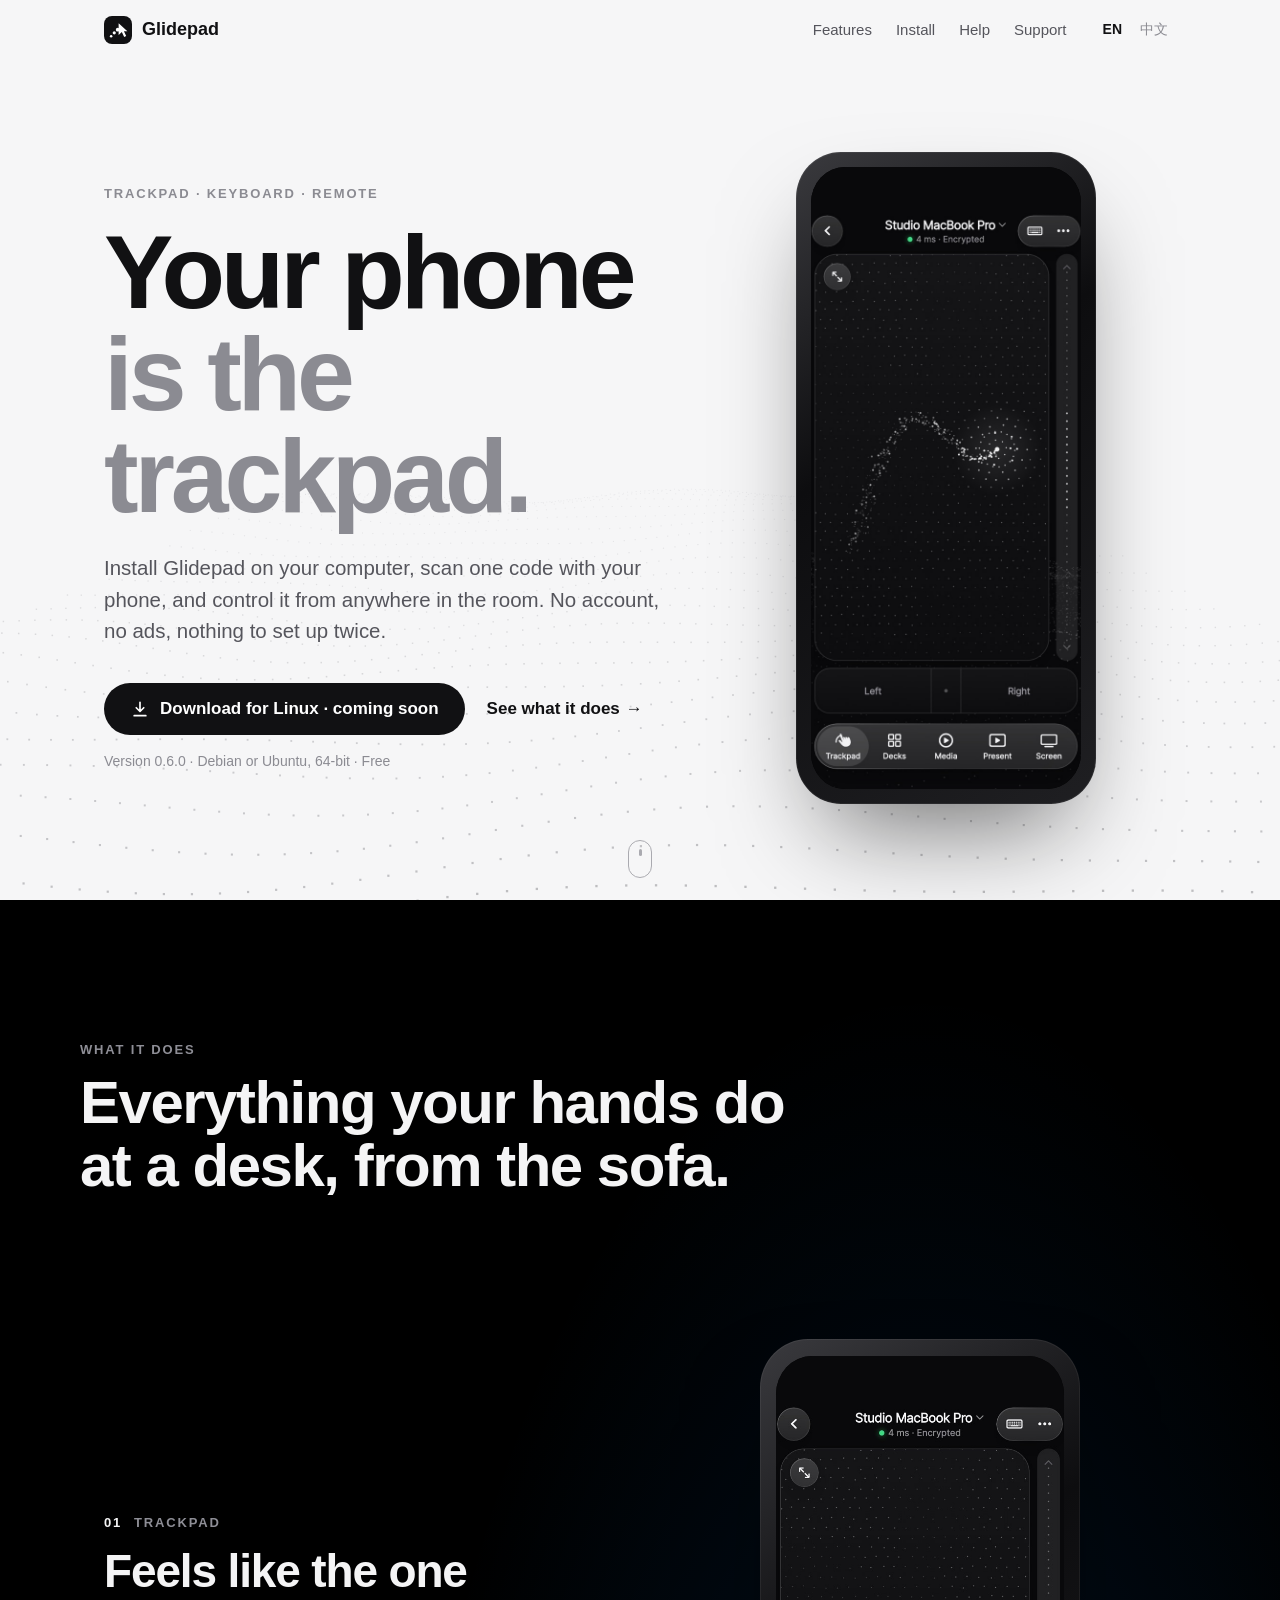
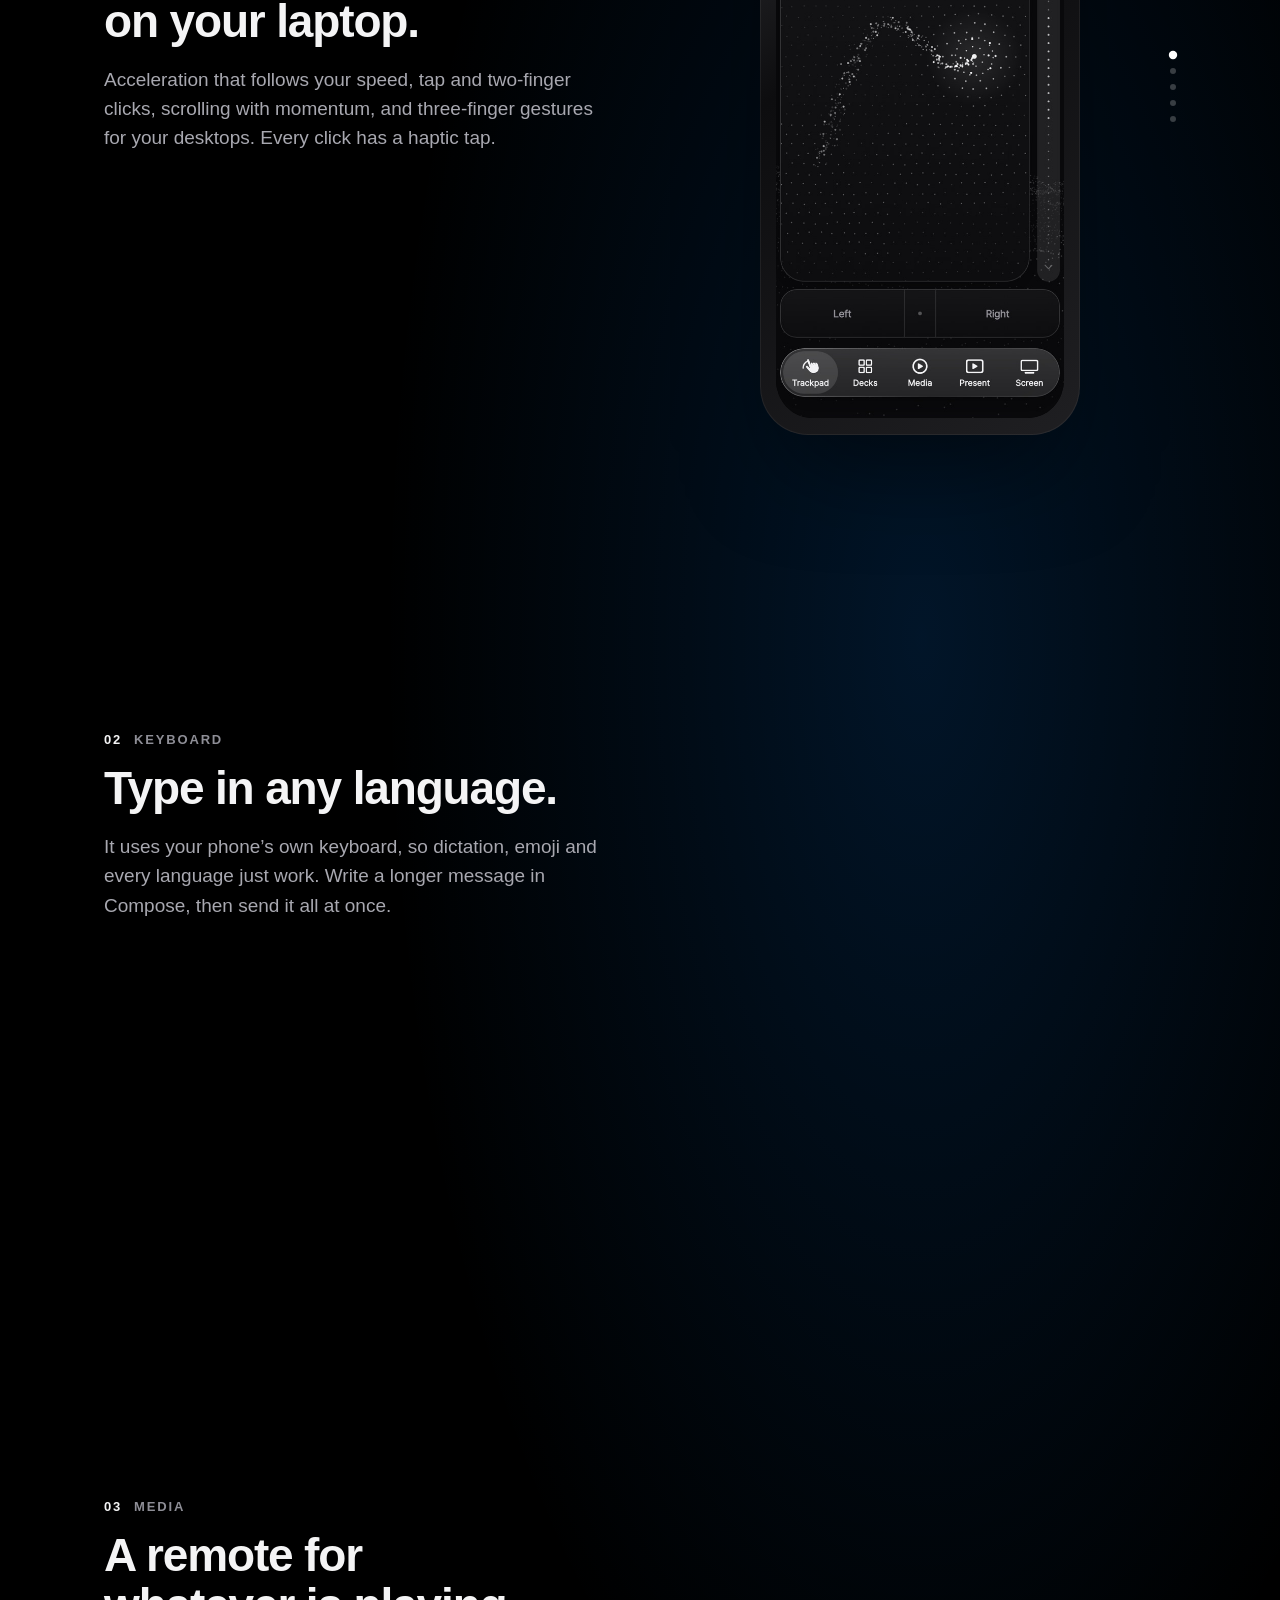
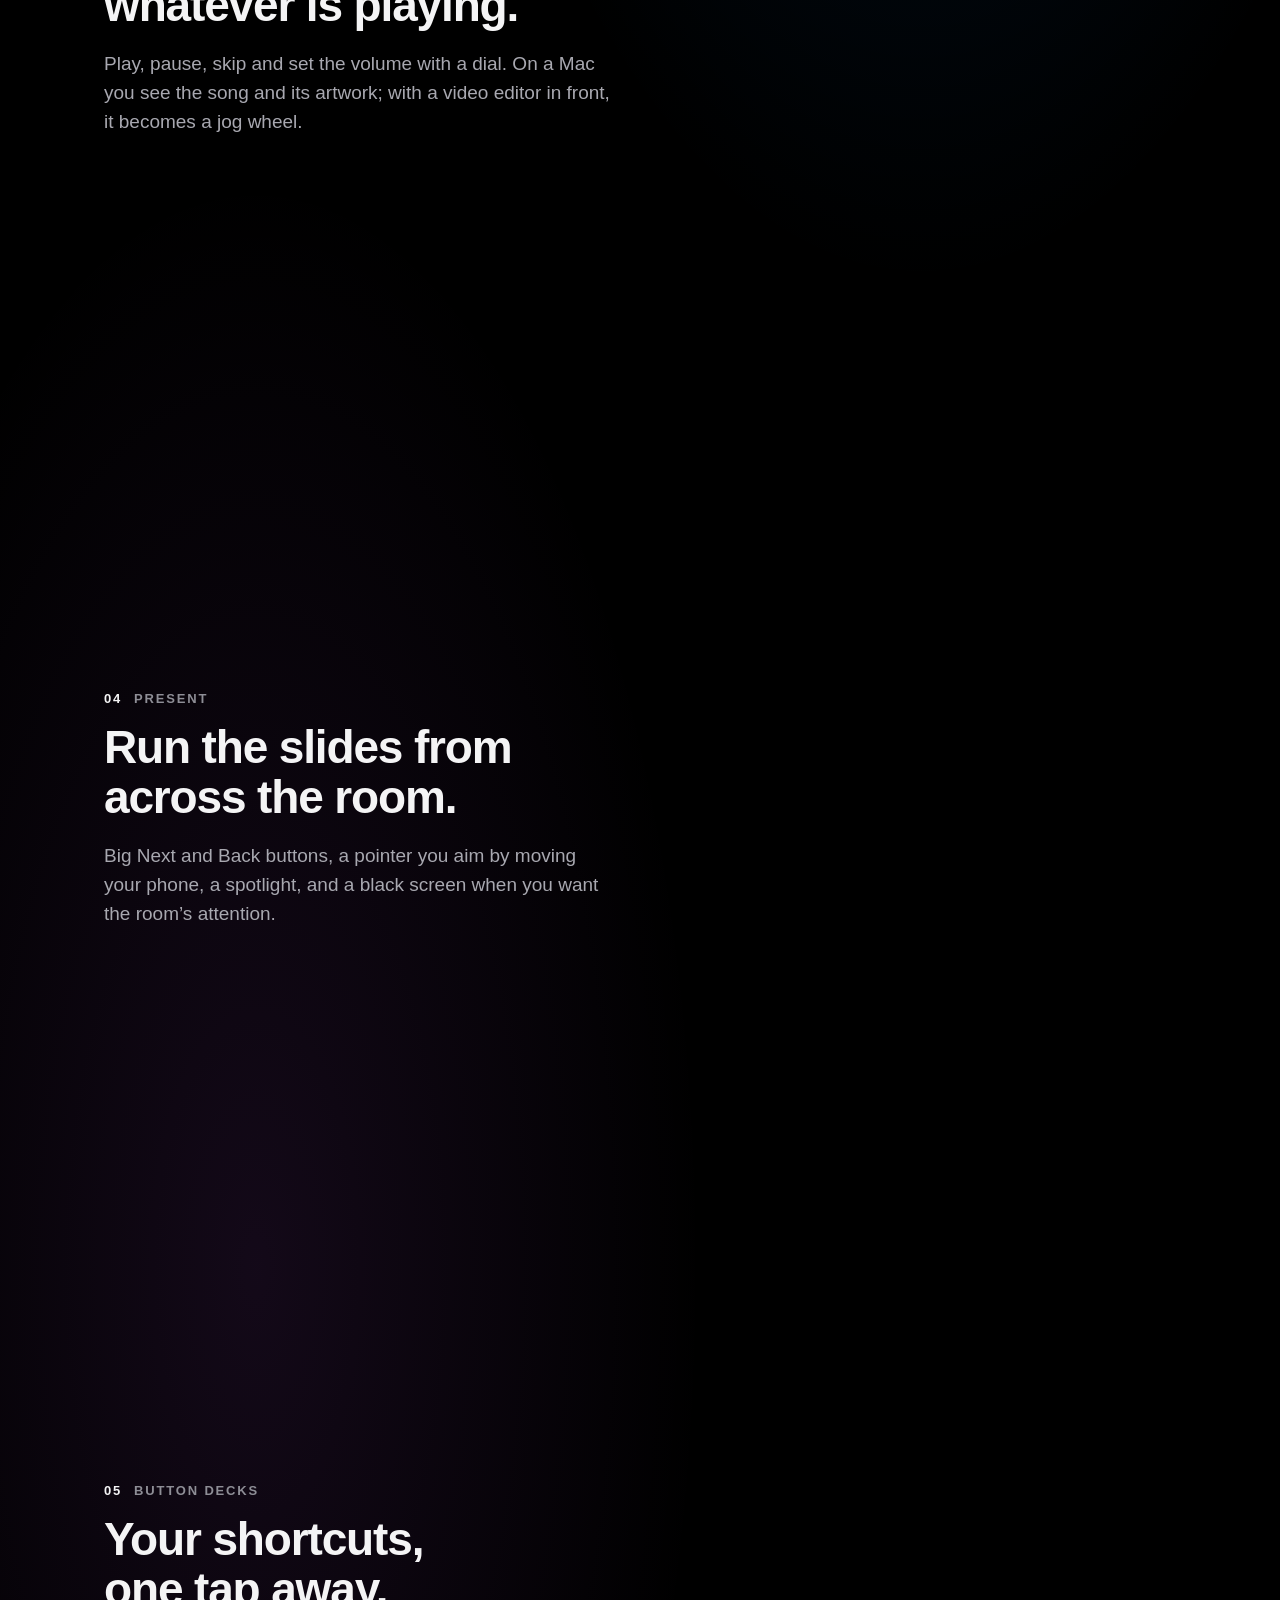
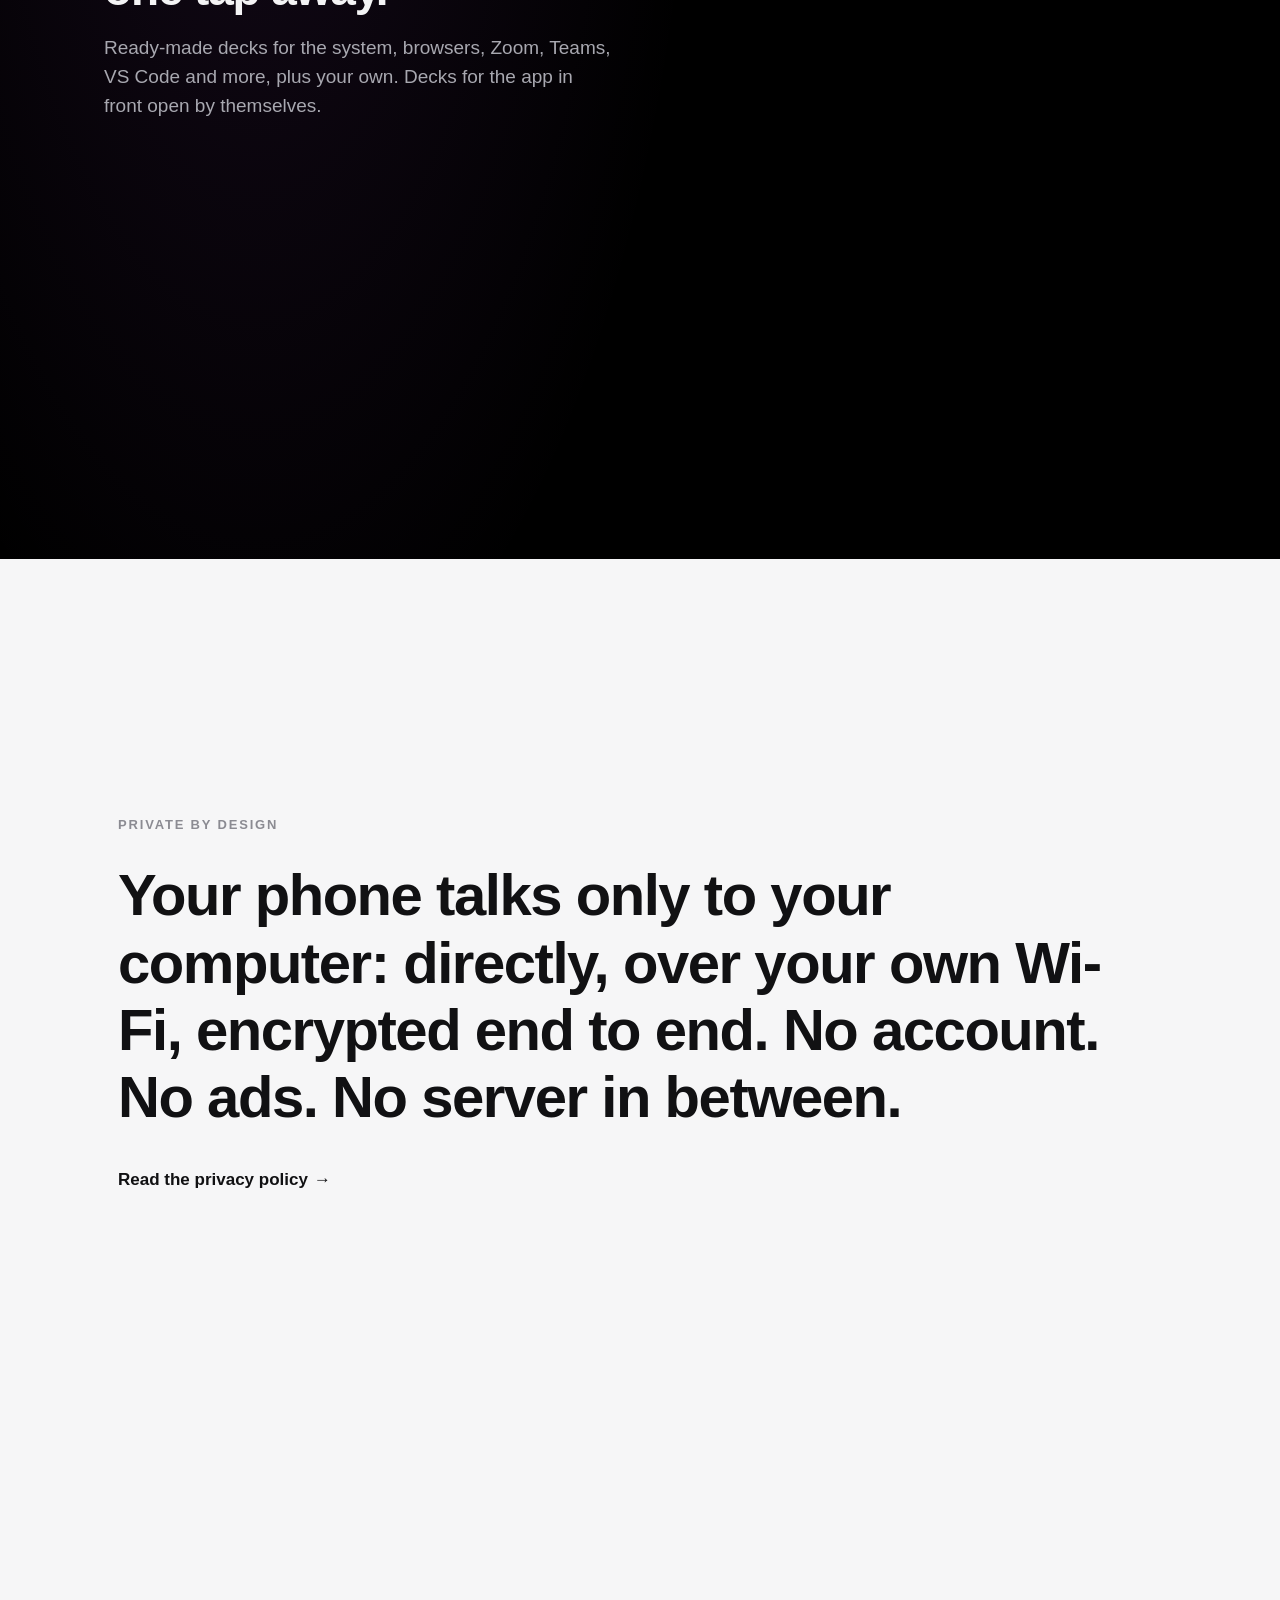
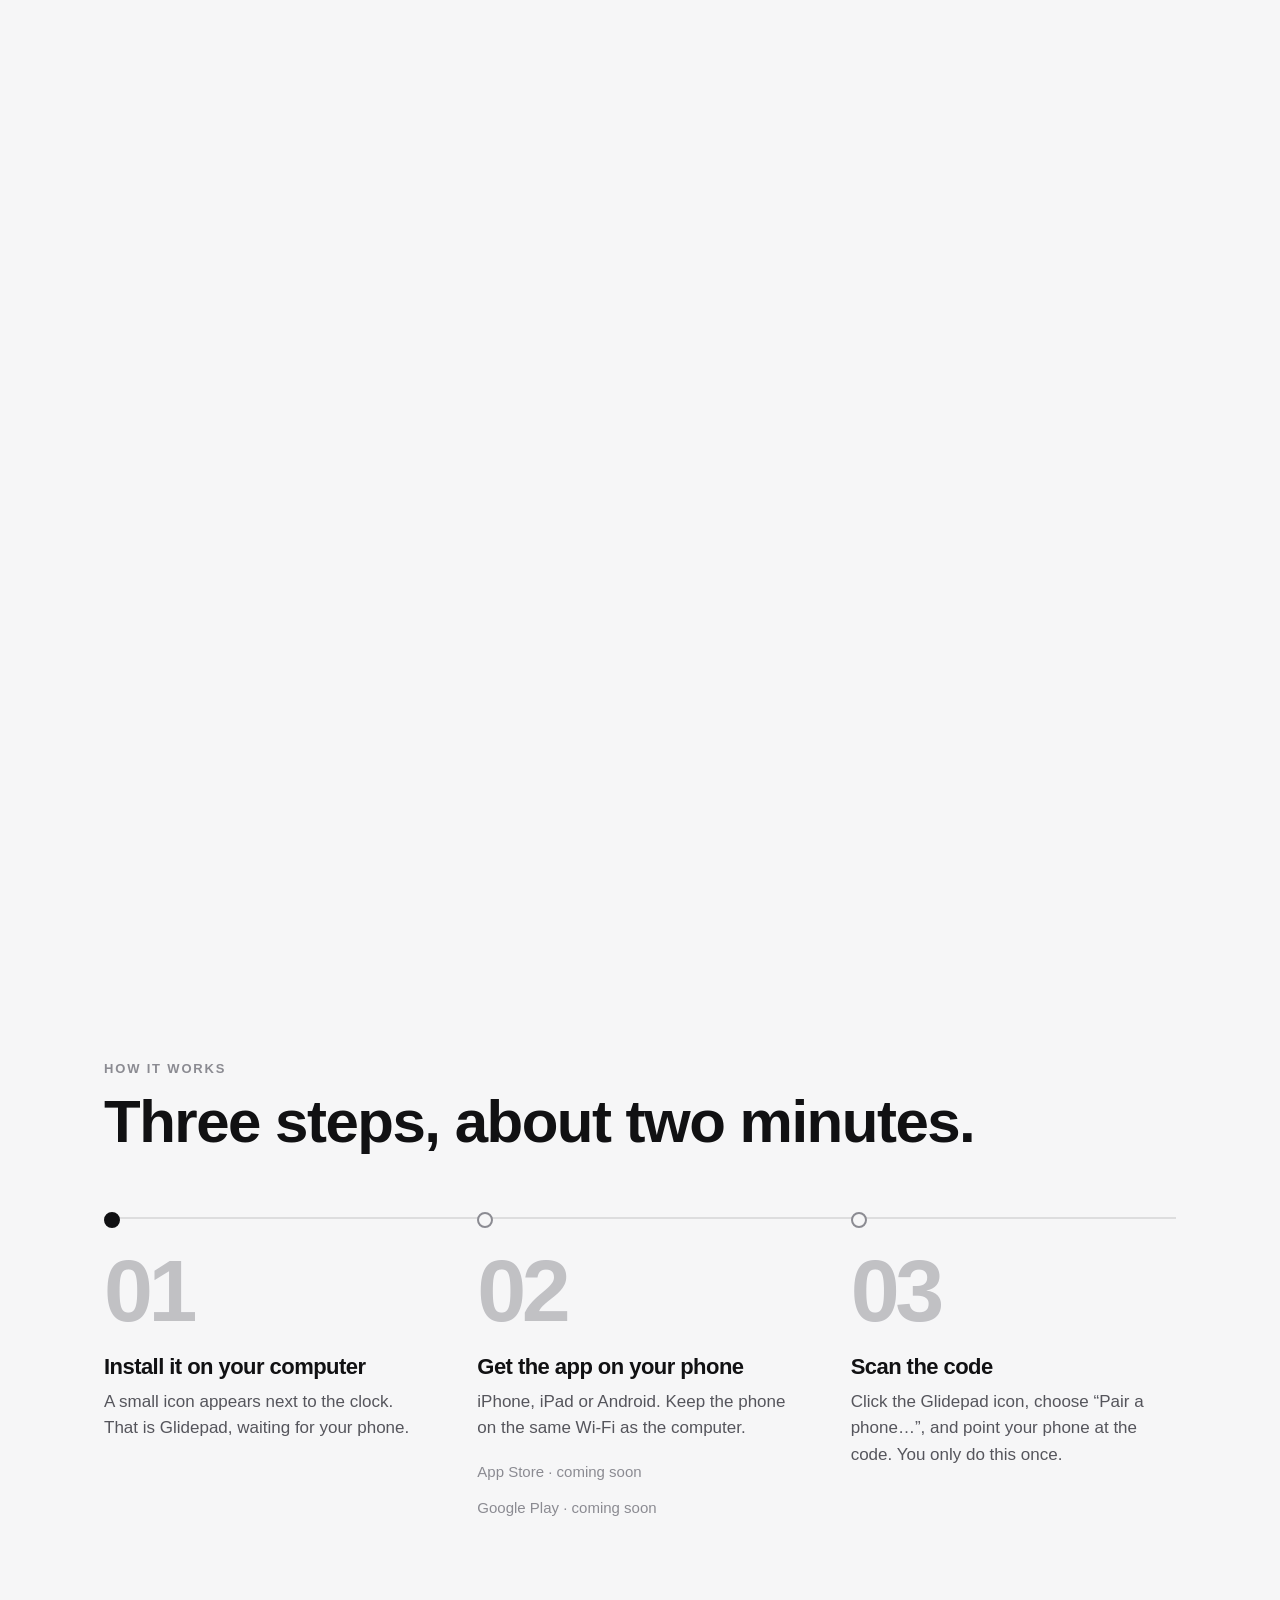
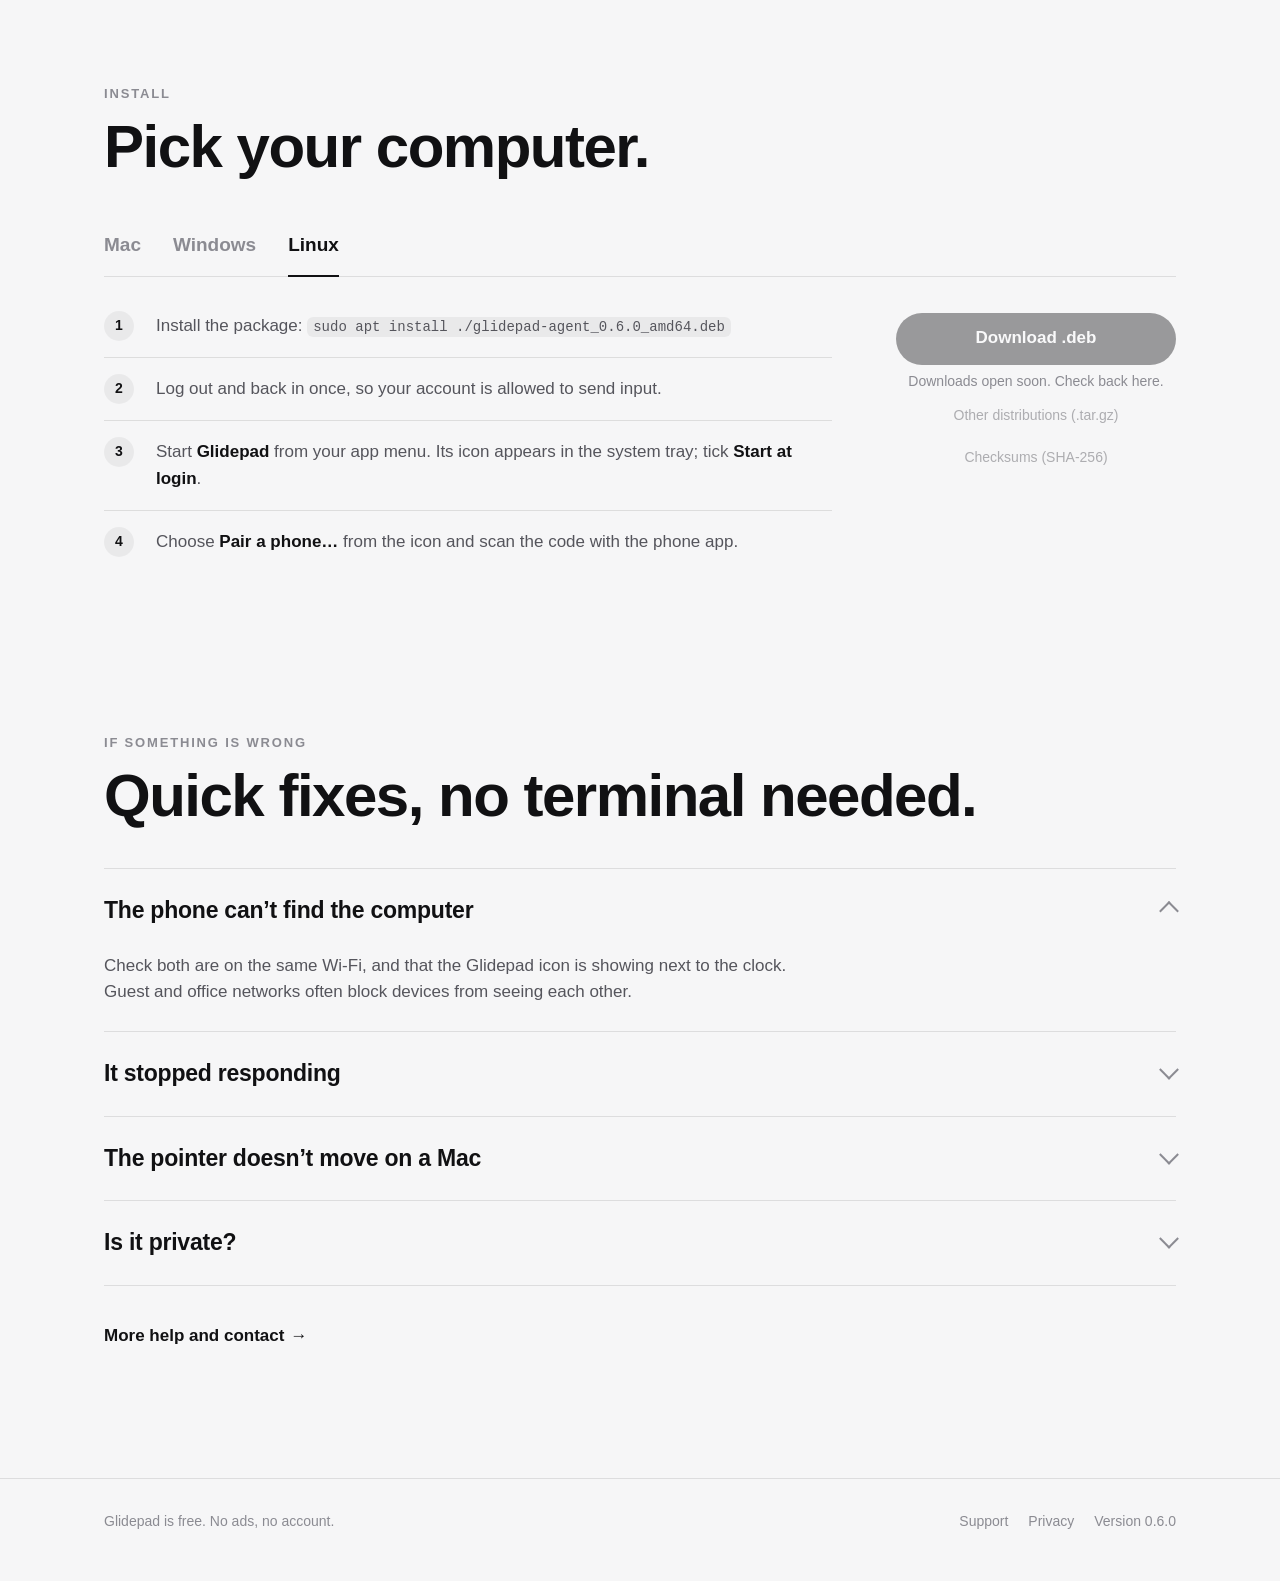
==== commit a5db9164: "feat(site): turn on the Mac download The notarized agent 0.6.0 is published as release v0.6.0. Downl" ====
--- a/index.html
+++ b/index.html
@@ -397,8 +397,9 @@
 const CONFIG = {
   version: '0.6.0',
   // Where the release files live, ending in "/". File names match what release.yml produces.
-  // Empty until the agent is published: the download buttons then show "coming soon".
-  base: '',
+  // Files not listed in `ready` show "coming soon".
+  base: 'https://github.com/zii144/glidepad-site/releases/download/v0.6.0/',
+  ready: ['mac', 'sums'],
   appStore: '',   // e.g. https://apps.apple.com/app/id6837144516 — empty shows "coming soon"
   playStore: '',  // e.g. https://play.google.com/store/apps/details?id=dev.glidepad.glidepad
 };
@@ -540,6 +541,7 @@
 }
 const device = detect();
 const mainFile = { mac: 'mac', win: 'win', linux: 'deb' };
+const ready = (file) => !!CONFIG.base && CONFIG.ready.includes(file);
 const $ = (s, r = document) => r.querySelector(s);
 const $$ = (s, r = document) => [...r.querySelectorAll(s)];
 const still = matchMedia('(prefers-reduced-motion: reduce)');
@@ -565,7 +567,8 @@
   $$('[data-i18n-label]').forEach(el => { el.setAttribute('aria-label', t[el.dataset.i18nLabel]); });
   $$('.lang button').forEach(b => b.setAttribute('aria-pressed', String(b.dataset.lang === lang)));
   $$('[data-file]').forEach(a => {
-    if (CONFIG.base) { a.href = CONFIG.base + FILES[a.dataset.file]; a.removeAttribute('aria-disabled'); a.removeAttribute('title'); }
+    const panelMain = a.closest('.side').querySelector('.btn[data-file]').dataset.file;
+    if (ready(a.dataset.file) && ready(panelMain)) { a.href = CONFIG.base + FILES[a.dataset.file]; a.removeAttribute('aria-disabled'); a.removeAttribute('title'); }
     else {
       a.removeAttribute('href'); a.setAttribute('aria-disabled', 'true'); a.title = t.soon;
     }
@@ -576,7 +579,7 @@
     $('#main-download-label').textContent = t.onPhone;
     main.href = '#install';
     $('#hero-fine').textContent = t.finePhone;
-  } else if (CONFIG.base) {
+  } else if (ready(mainFile[device])) {
     $('#main-download-label').textContent = t.dlFor[device];
     main.href = CONFIG.base + FILES[mainFile[device]];
     $('#hero-fine').textContent = t.fine(device);
@@ -592,7 +595,8 @@
     if (url) { a.textContent = name + ' →'; a.href = url; a.removeAttribute('aria-disabled'); }
     else { a.textContent = `${name} · ${t.soon}`; a.removeAttribute('href'); a.setAttribute('aria-disabled', 'true'); }
   }
-  $$('.soon').forEach(el => { el.hidden = !!CONFIG.base; });
+  // A panel's note shows only while its main download isn't out yet.
+  $$('.soon').forEach(el => { el.hidden = ready(el.parentElement.querySelector('.btn[data-file]').dataset.file); });
   $('#foot-version').textContent = t.footVersion;
   buildStatement(t.statement);
   onScroll();
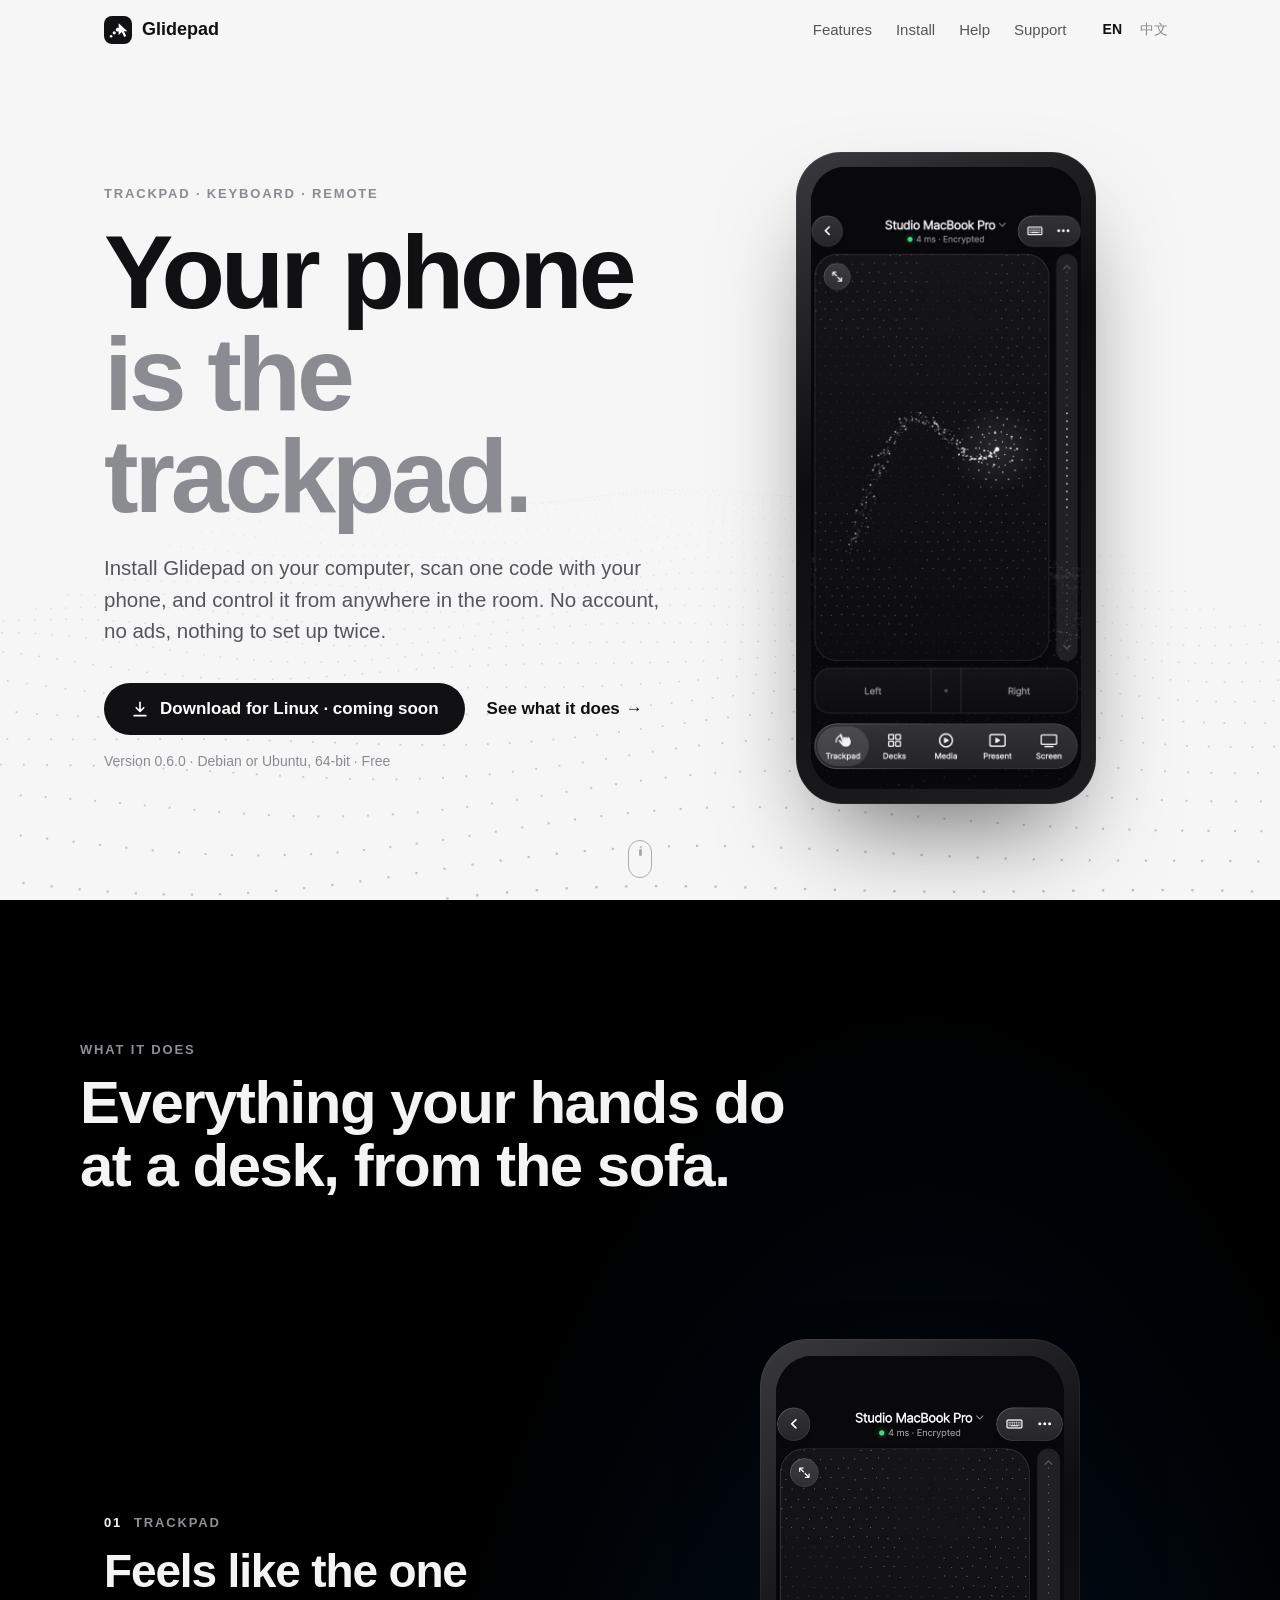
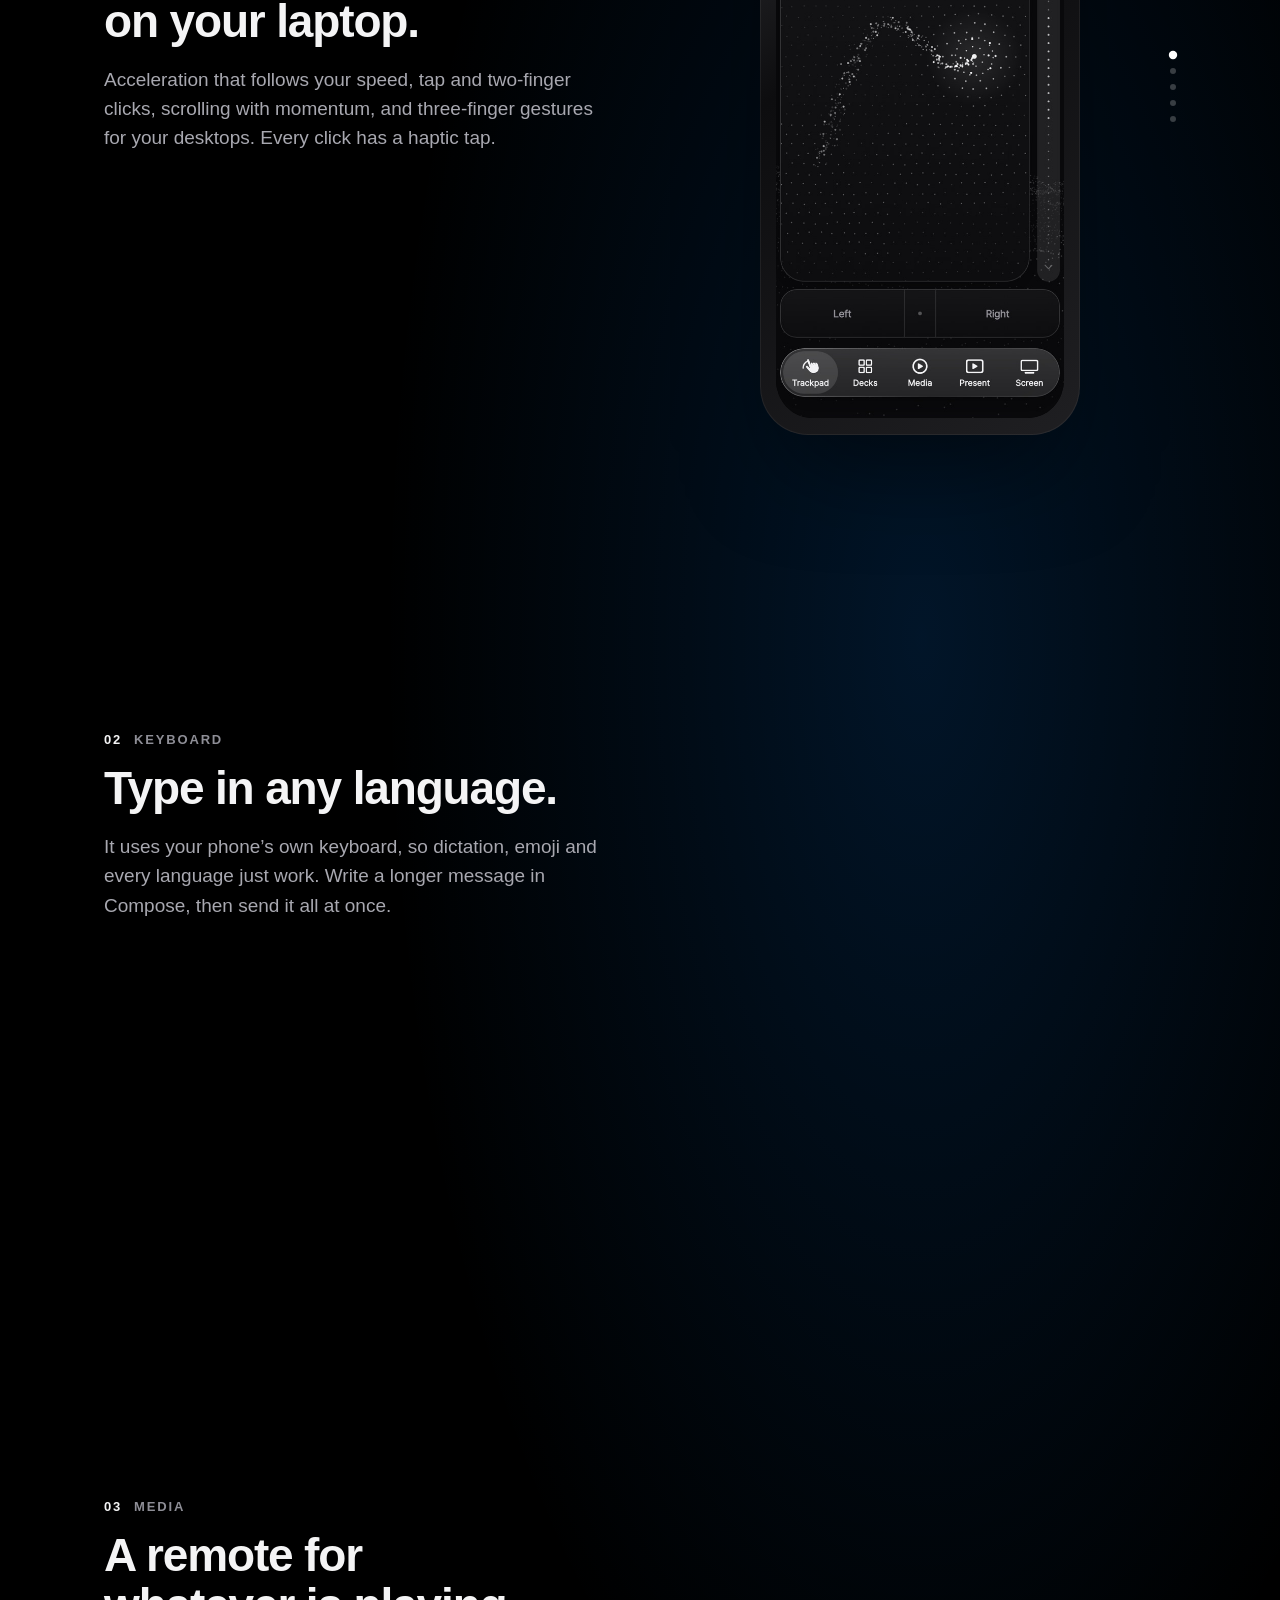
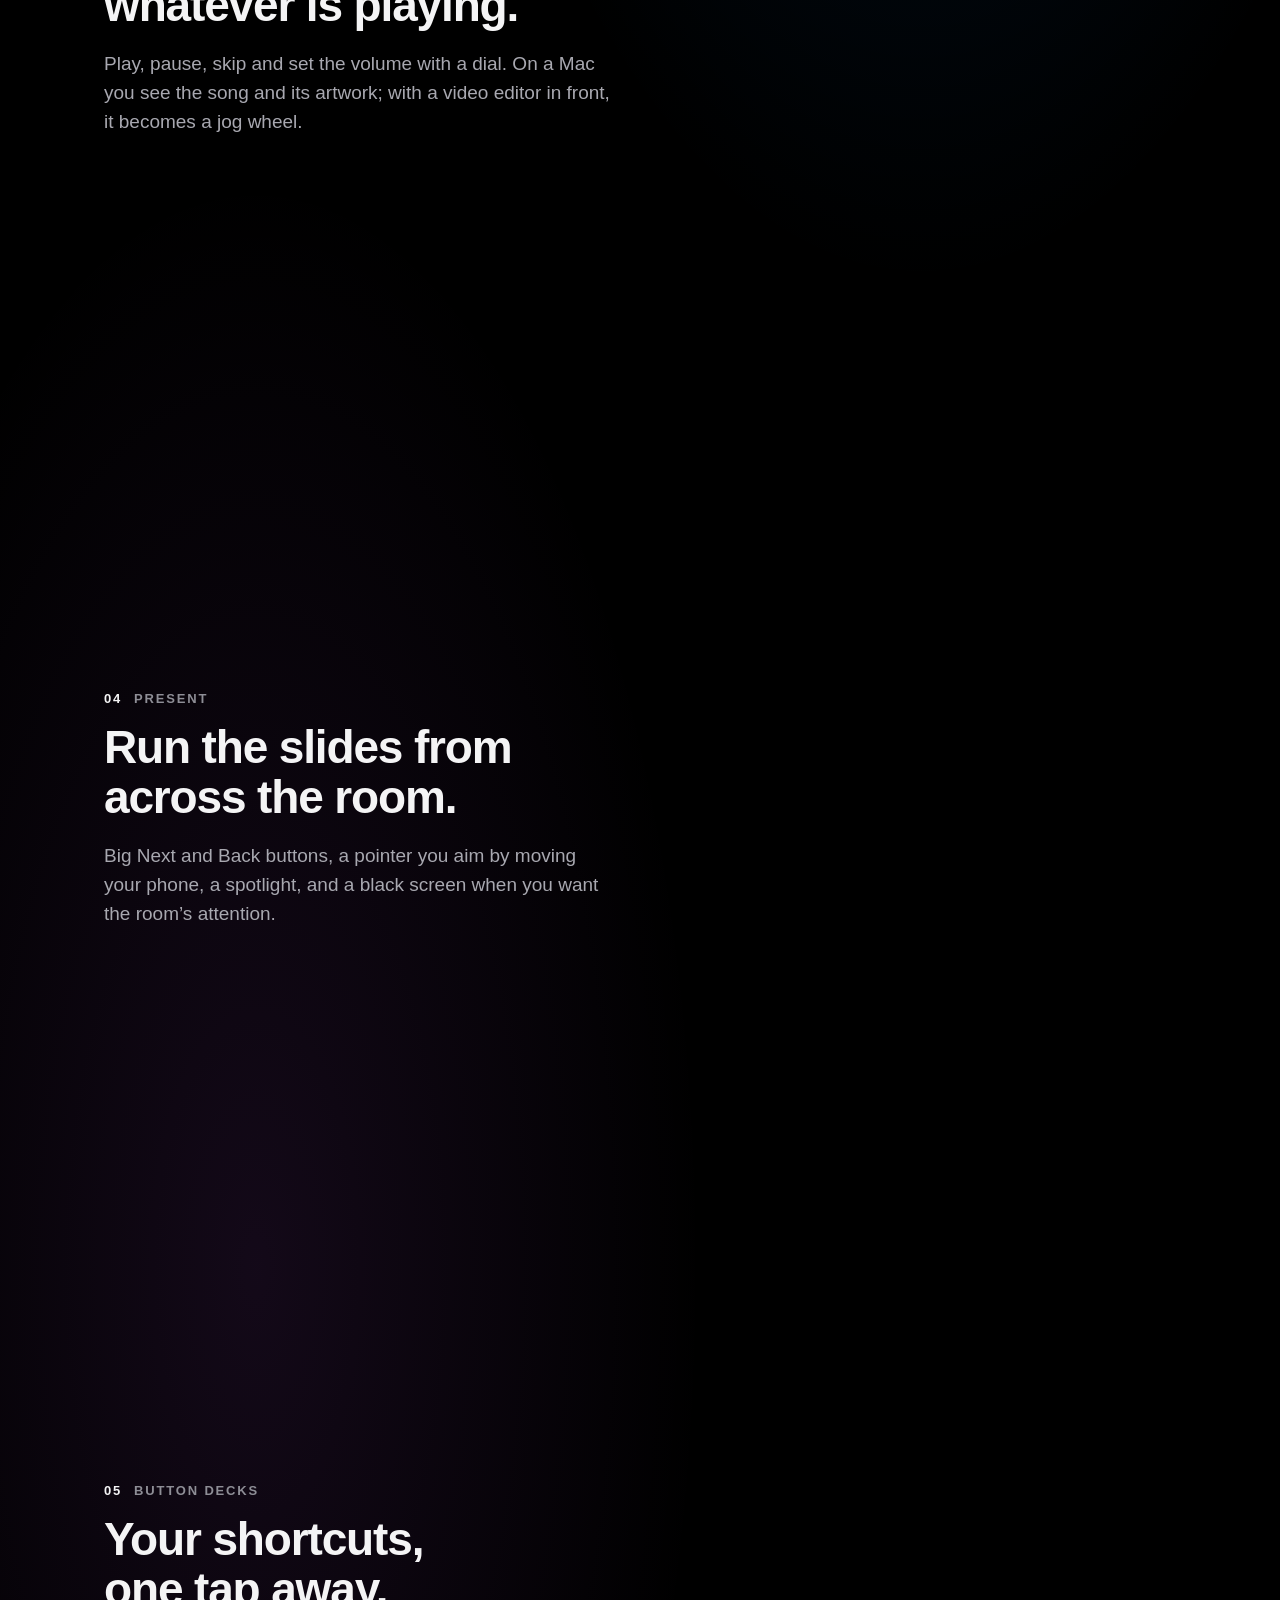
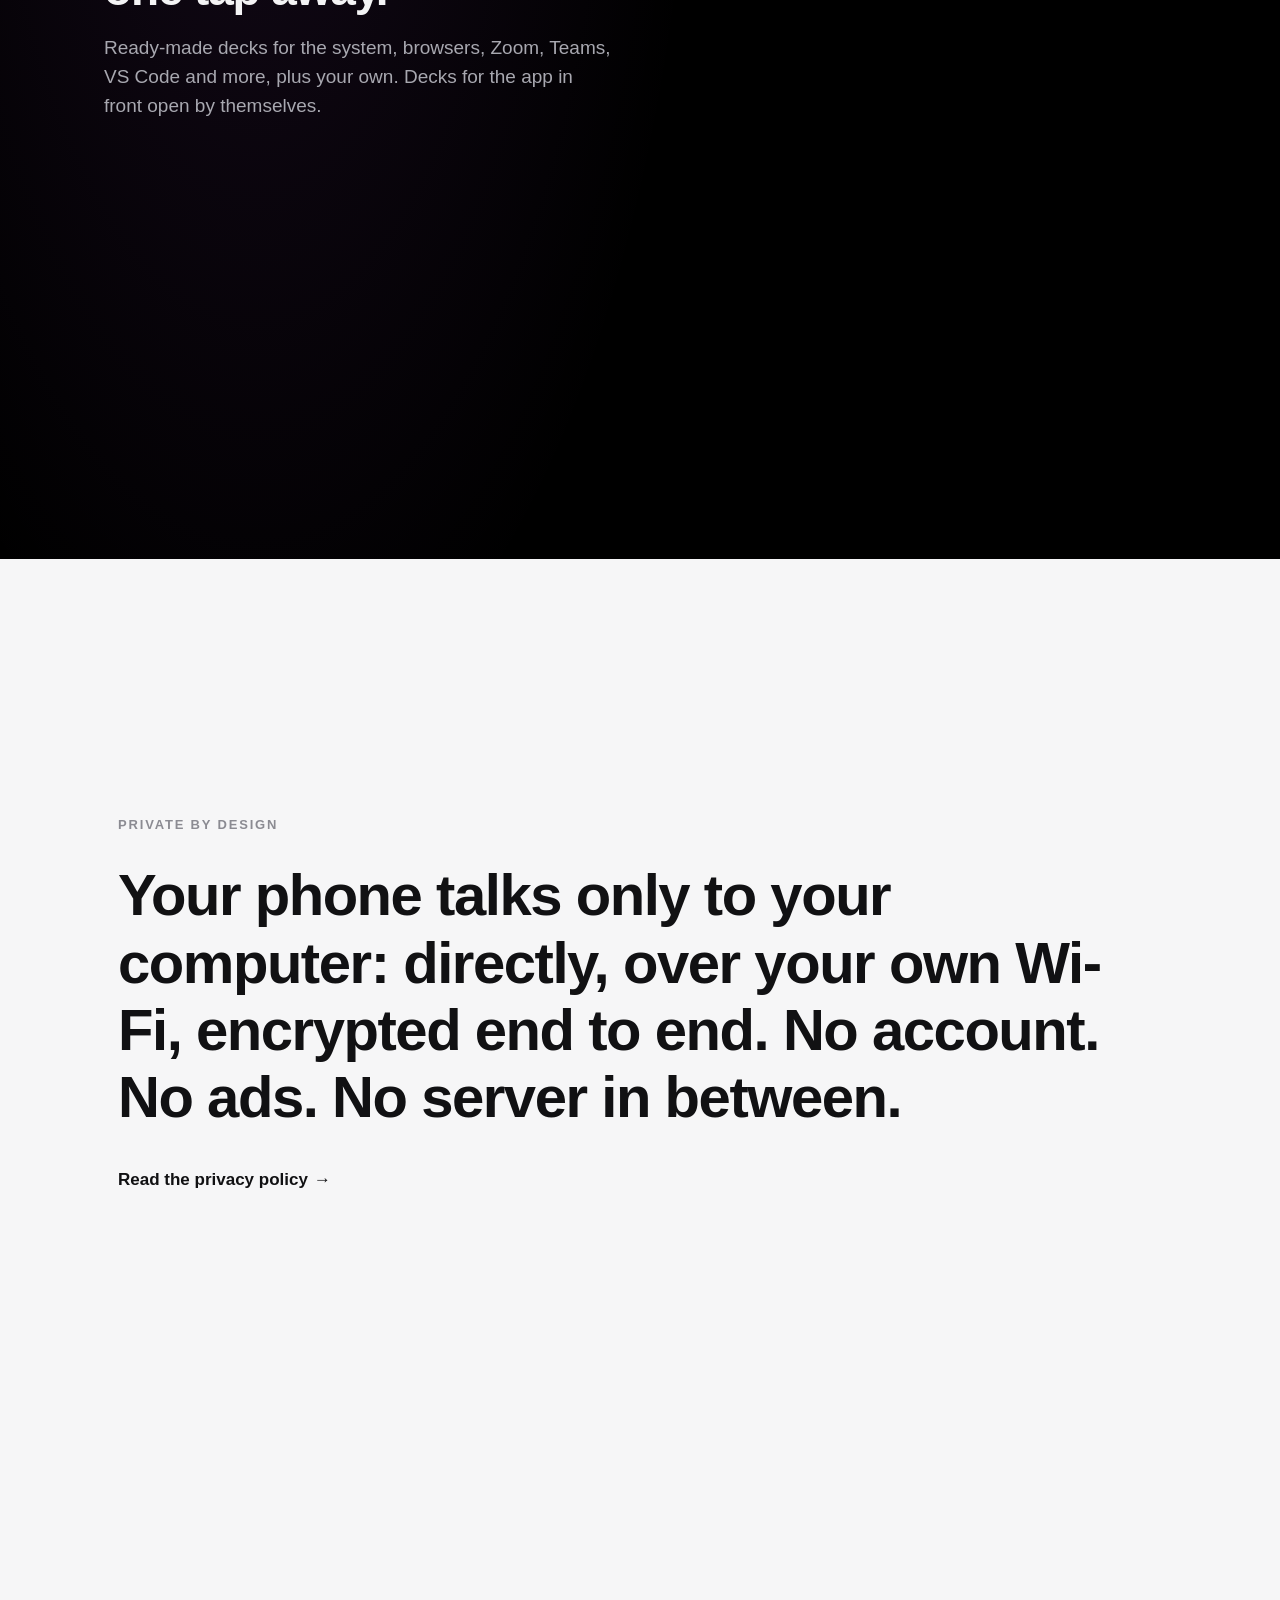
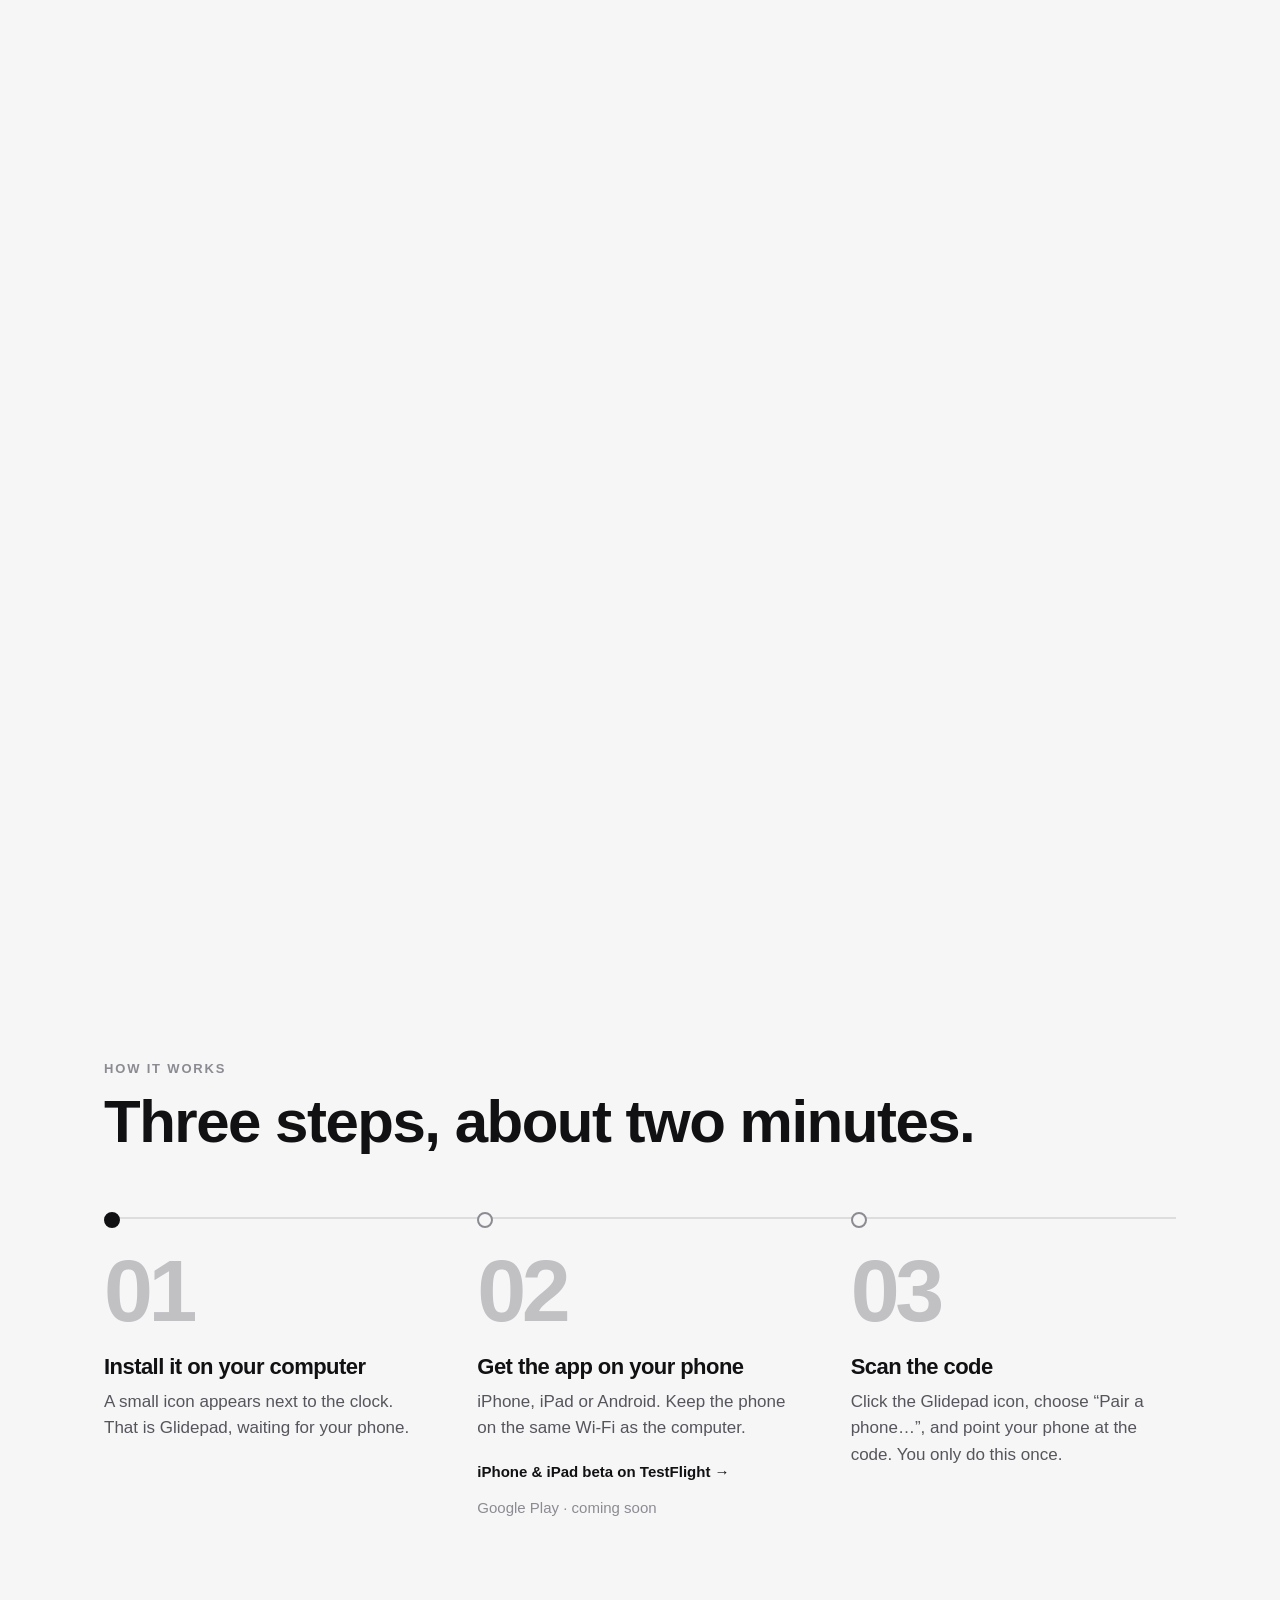
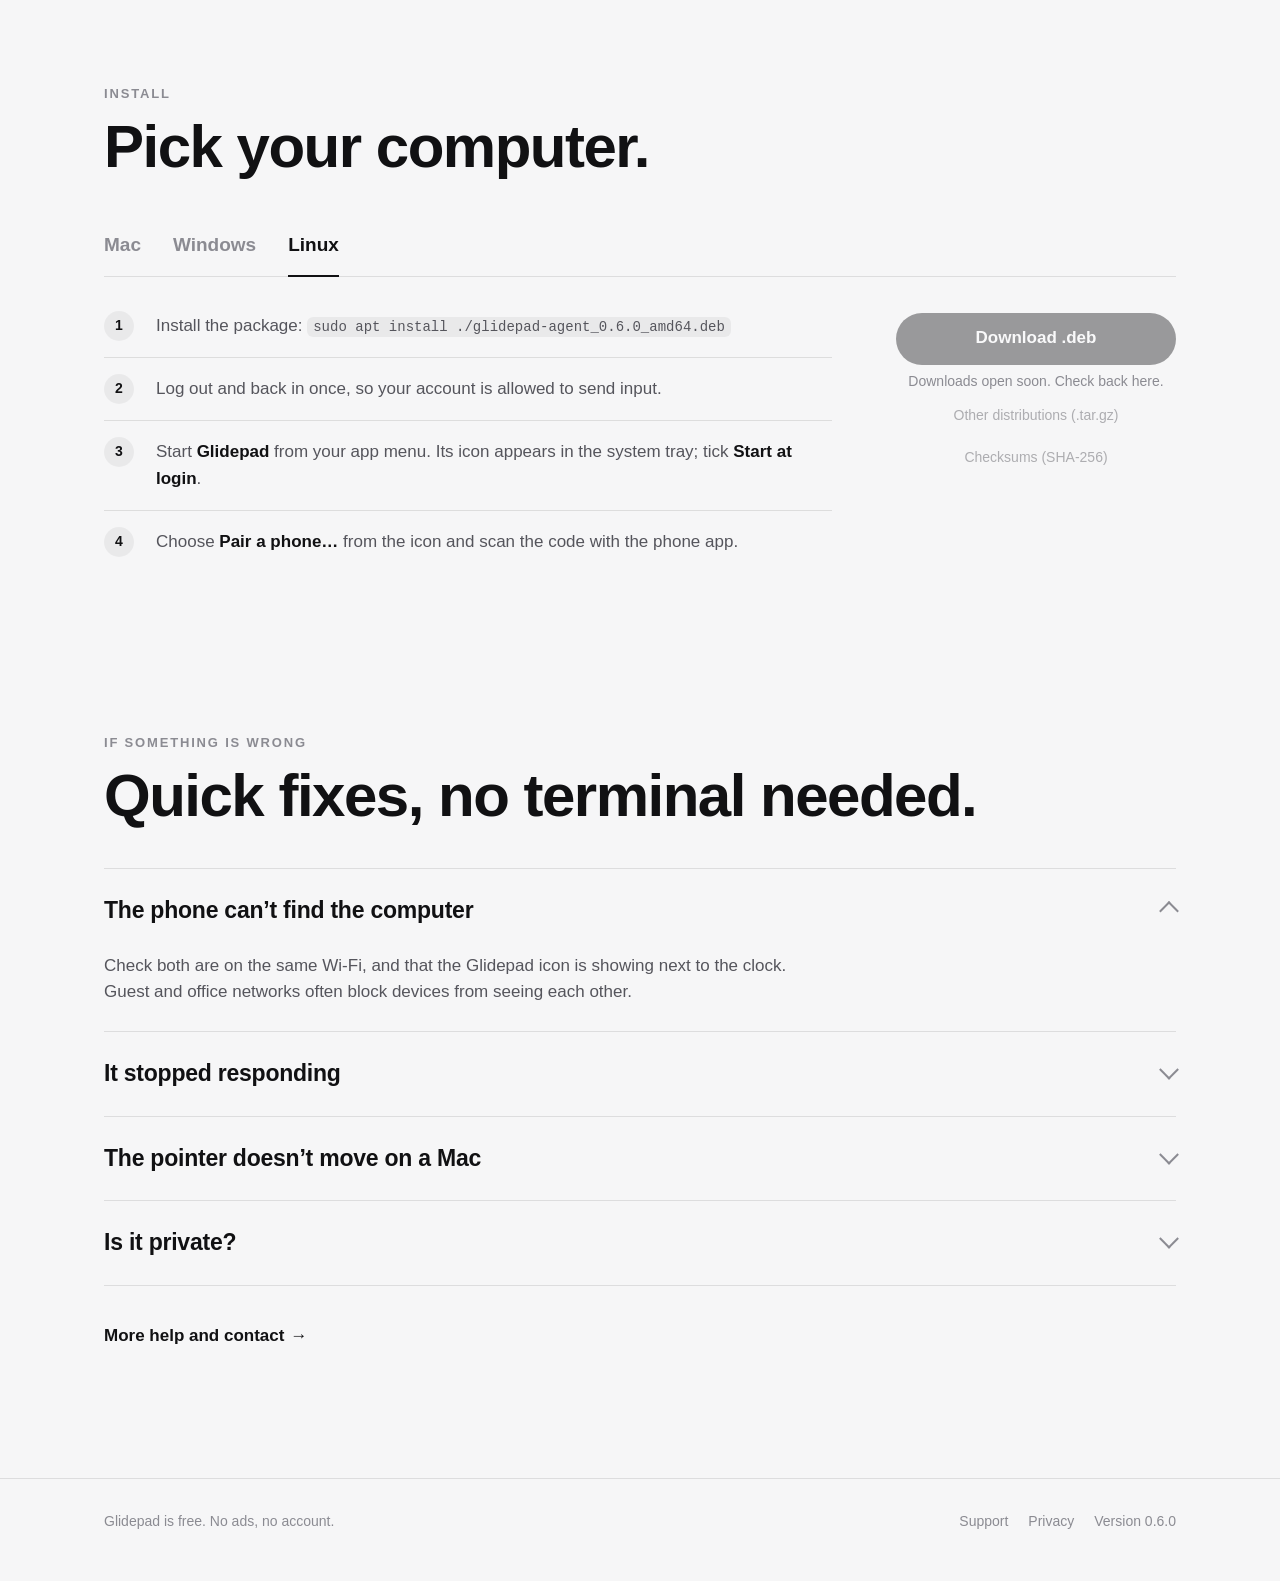
==== commit 8d73ef1f: "feat(site): link the public TestFlight beta Until the App Store listing is live, the iPhone link in " ====
--- a/index.html
+++ b/index.html
@@ -401,6 +401,8 @@
   base: 'https://github.com/zii144/glidepad-site/releases/download/v0.6.0/',
   ready: ['mac', 'sums'],
   appStore: '',   // e.g. https://apps.apple.com/app/id6837144516 — empty shows "coming soon"
+  // Public TestFlight beta, shown for iPhone and iPad until the App Store link is set.
+  testflight: 'https://testflight.apple.com/join/EsnJqmbt',
   playStore: '',  // e.g. https://play.google.com/store/apps/details?id=dev.glidepad.glidepad
 };
 const v = CONFIG.version;
@@ -443,6 +445,7 @@
     s1t: 'Install it on your computer', s1b: 'A small icon appears next to the clock. That is Glidepad, waiting for your phone.',
     s2t: 'Get the app on your phone', s2b: 'iPhone, iPad or Android. Keep the phone on the same Wi-Fi as the computer.',
     s3t: 'Scan the code', s3b: 'Click the Glidepad icon, choose “Pair a phone…”, and point your phone at the code. You only do this once.',
+    tfBeta: 'iPhone & iPad beta on TestFlight\u00a0→',
     soon: 'coming soon', soonNote: 'Downloads open soon. Check back here.',
     instKicker: 'Install', instTitle: 'Pick your computer.',
     dlMac: 'Download for Mac', dlWin: 'Download for Windows', dlDeb: 'Download .deb',
@@ -499,6 +502,7 @@
     s1t: '在電腦安裝', s1b: '時鐘旁邊會出現一個小圖示，那就是 Glidepad，正在等你的手機。',
     s2t: '在手機安裝 App', s2b: 'iPhone、iPad 或 Android 都可以。手機和電腦要連接同一個 Wi-Fi。',
     s3t: '掃描 QR 碼', s3b: '按一下 Glidepad 圖示，選「Pair a phone…」，用手機對準 QR 碼。只需要做一次。',
+    tfBeta: 'iPhone、iPad 測試版（TestFlight）\u00a0→',
     soon: '即將推出', soonNote: '下載即將開放，請稍後再來。',
     instKicker: '安裝', instTitle: '選擇你的電腦。',
     dlMac: '下載 Mac 版', dlWin: '下載 Windows 版', dlDeb: '下載 .deb',
@@ -595,6 +599,11 @@
     if (url) { a.textContent = name + ' →'; a.href = url; a.removeAttribute('aria-disabled'); }
     else { a.textContent = `${name} · ${t.soon}`; a.removeAttribute('href'); a.setAttribute('aria-disabled', 'true'); }
   }
+  // Until the App Store listing is live, the iPhone link goes to the public beta instead.
+  if (!CONFIG.appStore && CONFIG.testflight) {
+    const a = $('#store-ios');
+    a.textContent = t.tfBeta; a.href = CONFIG.testflight; a.removeAttribute('aria-disabled');
+  }
   // A panel's note shows only while its main download isn't out yet.
   $$('.soon').forEach(el => { el.hidden = ready(el.parentElement.querySelector('.btn[data-file]').dataset.file); });
   $('#foot-version').textContent = t.footVersion;
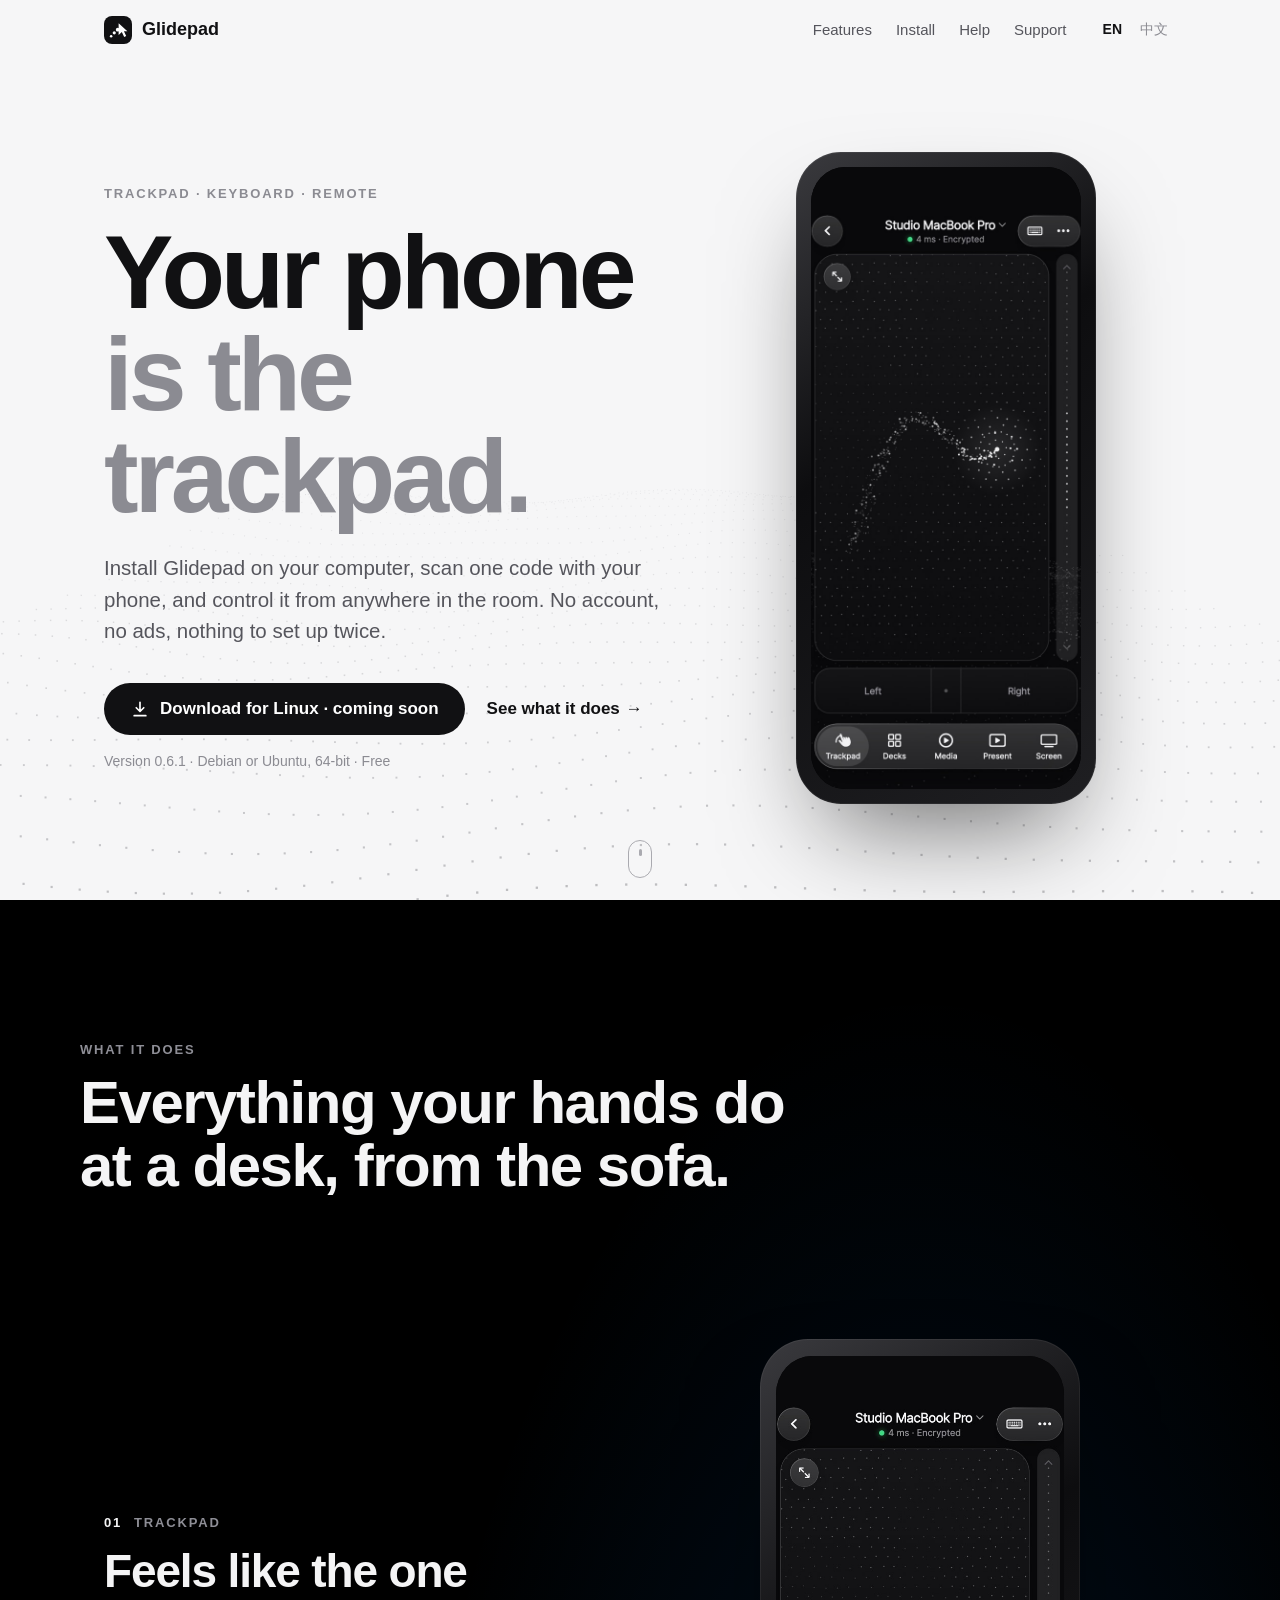
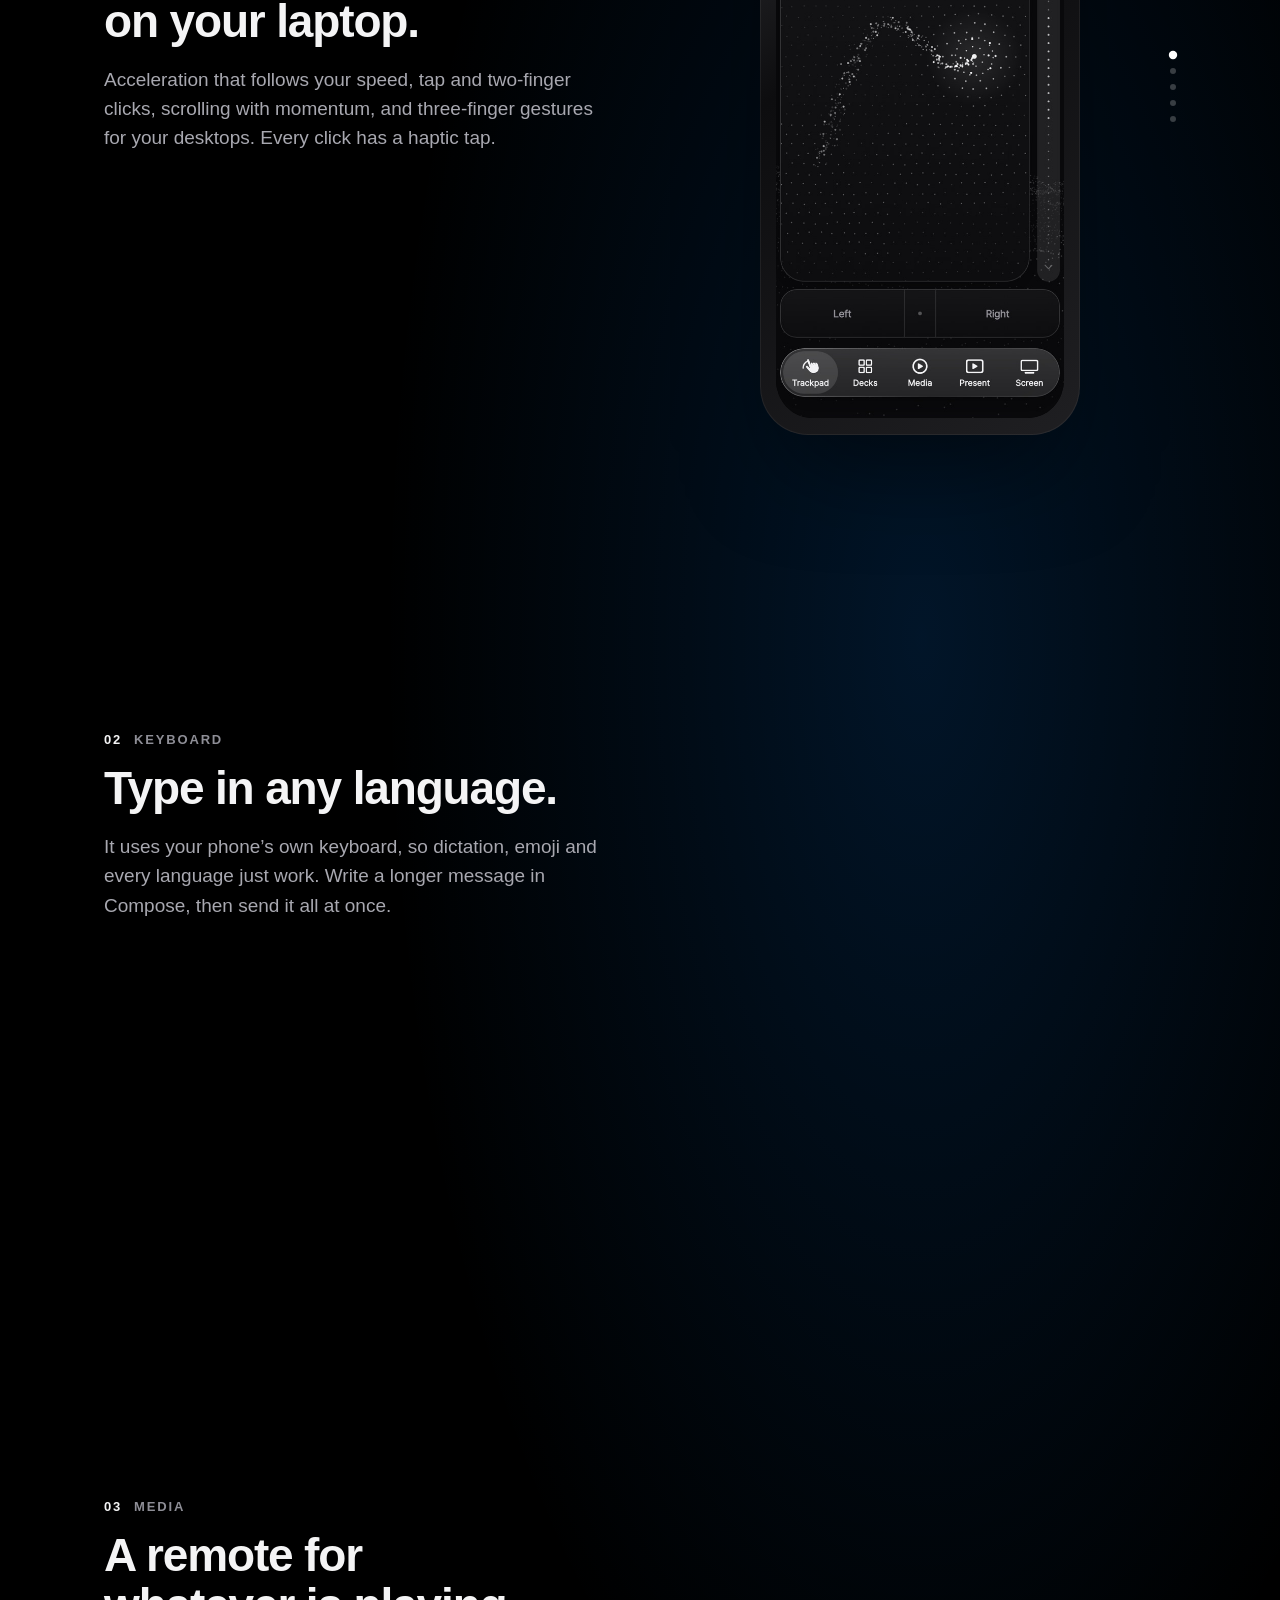
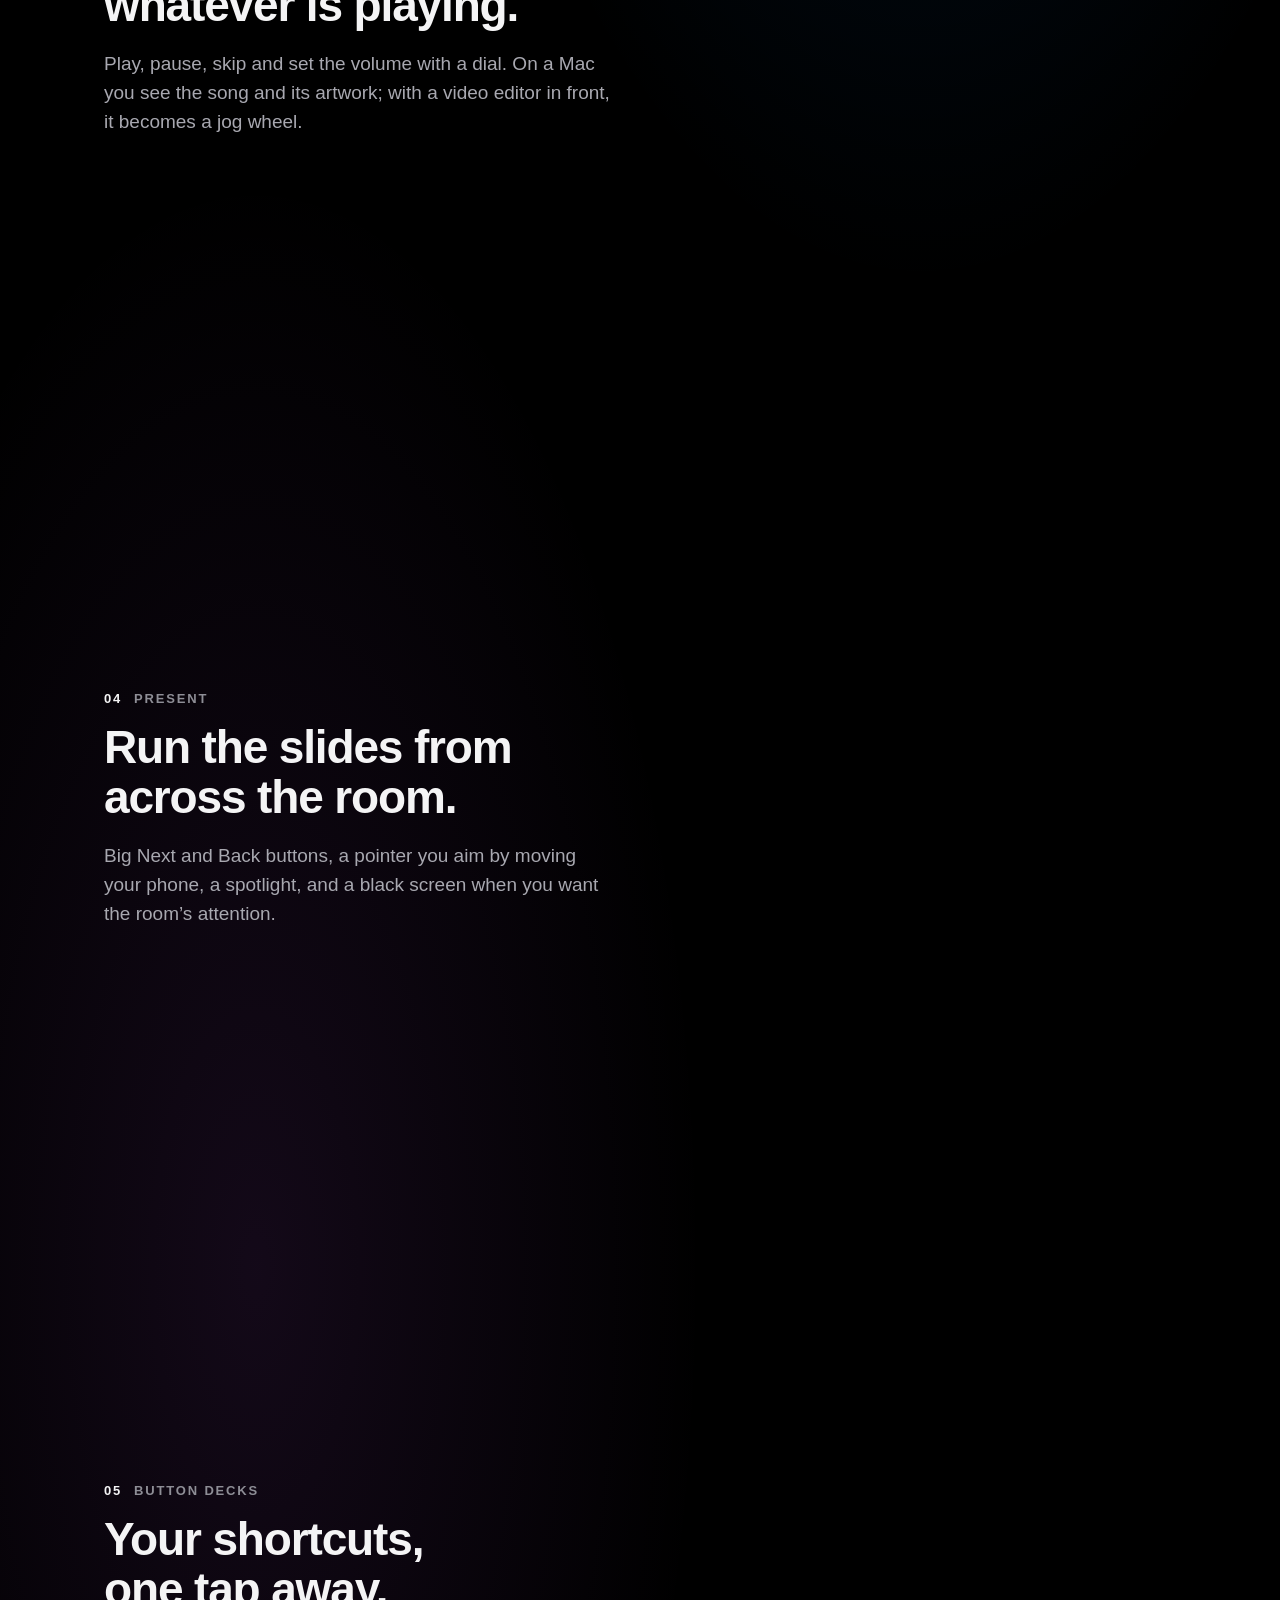
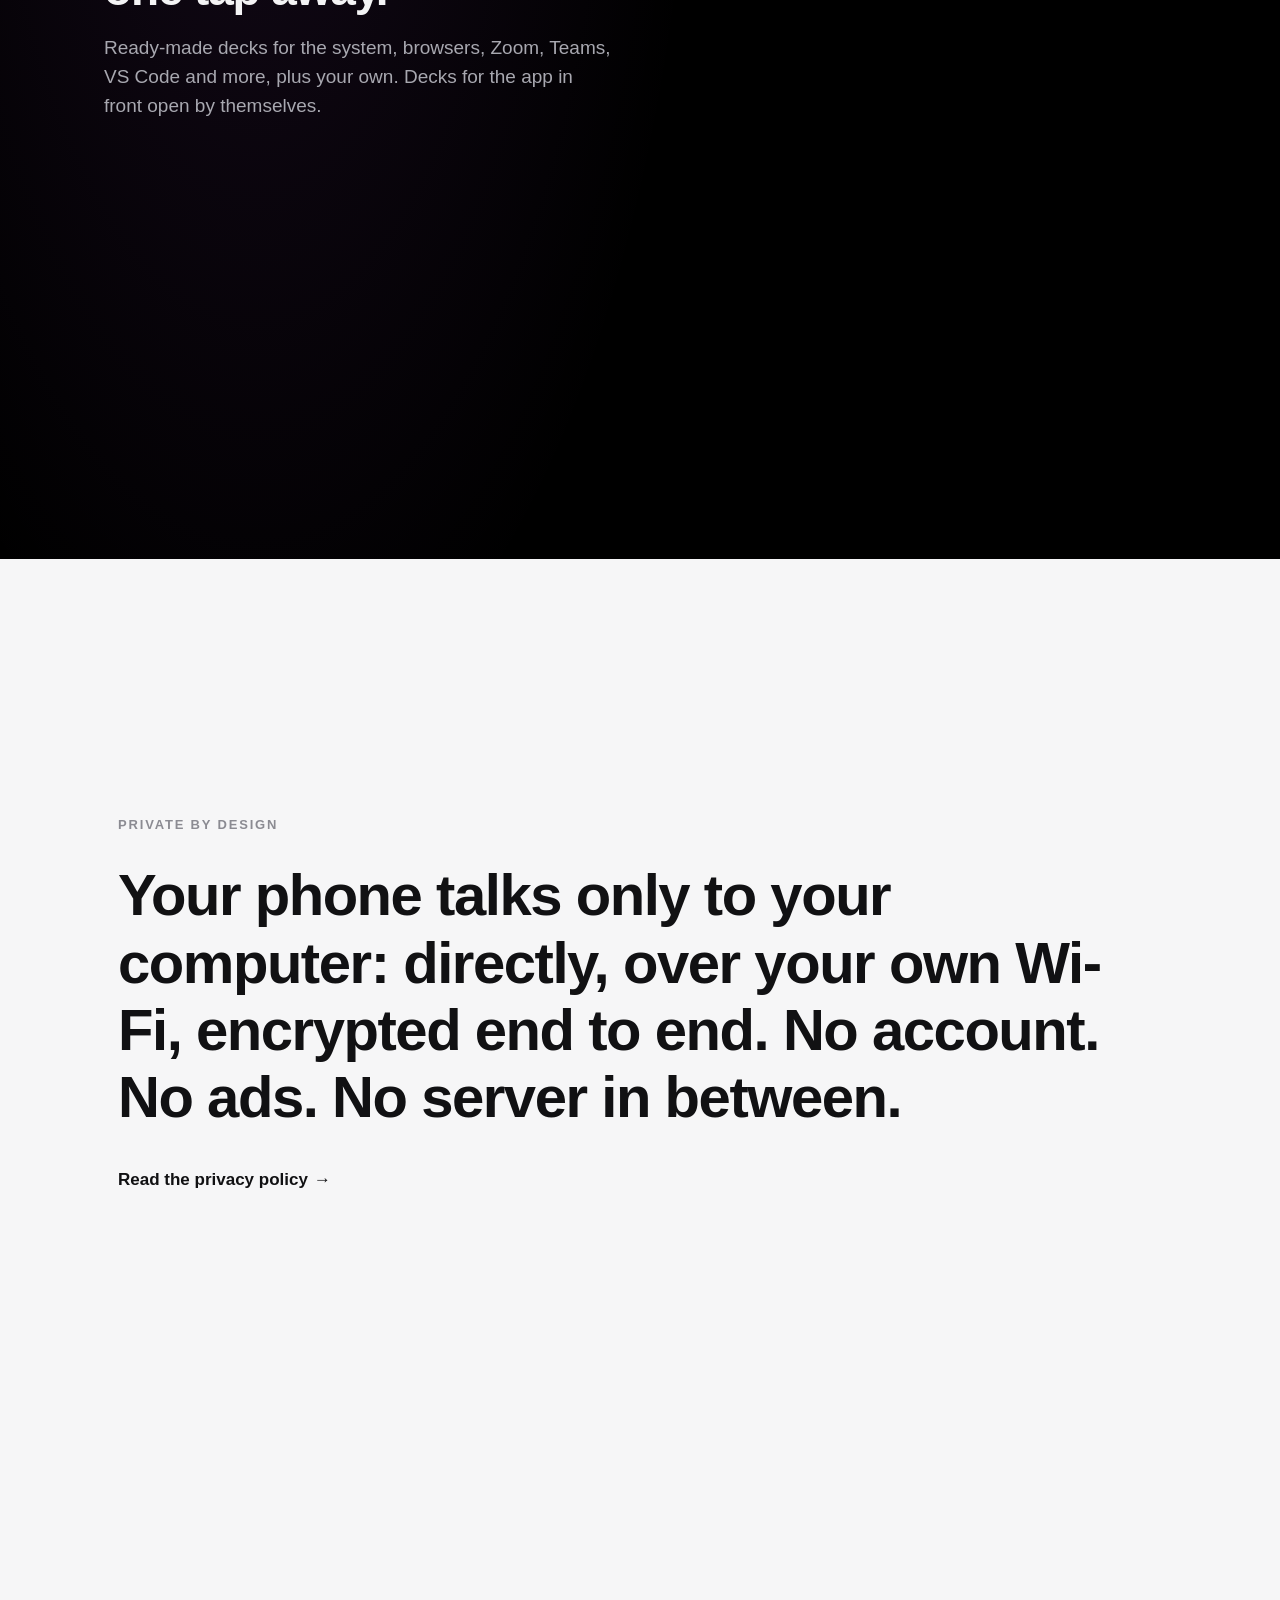
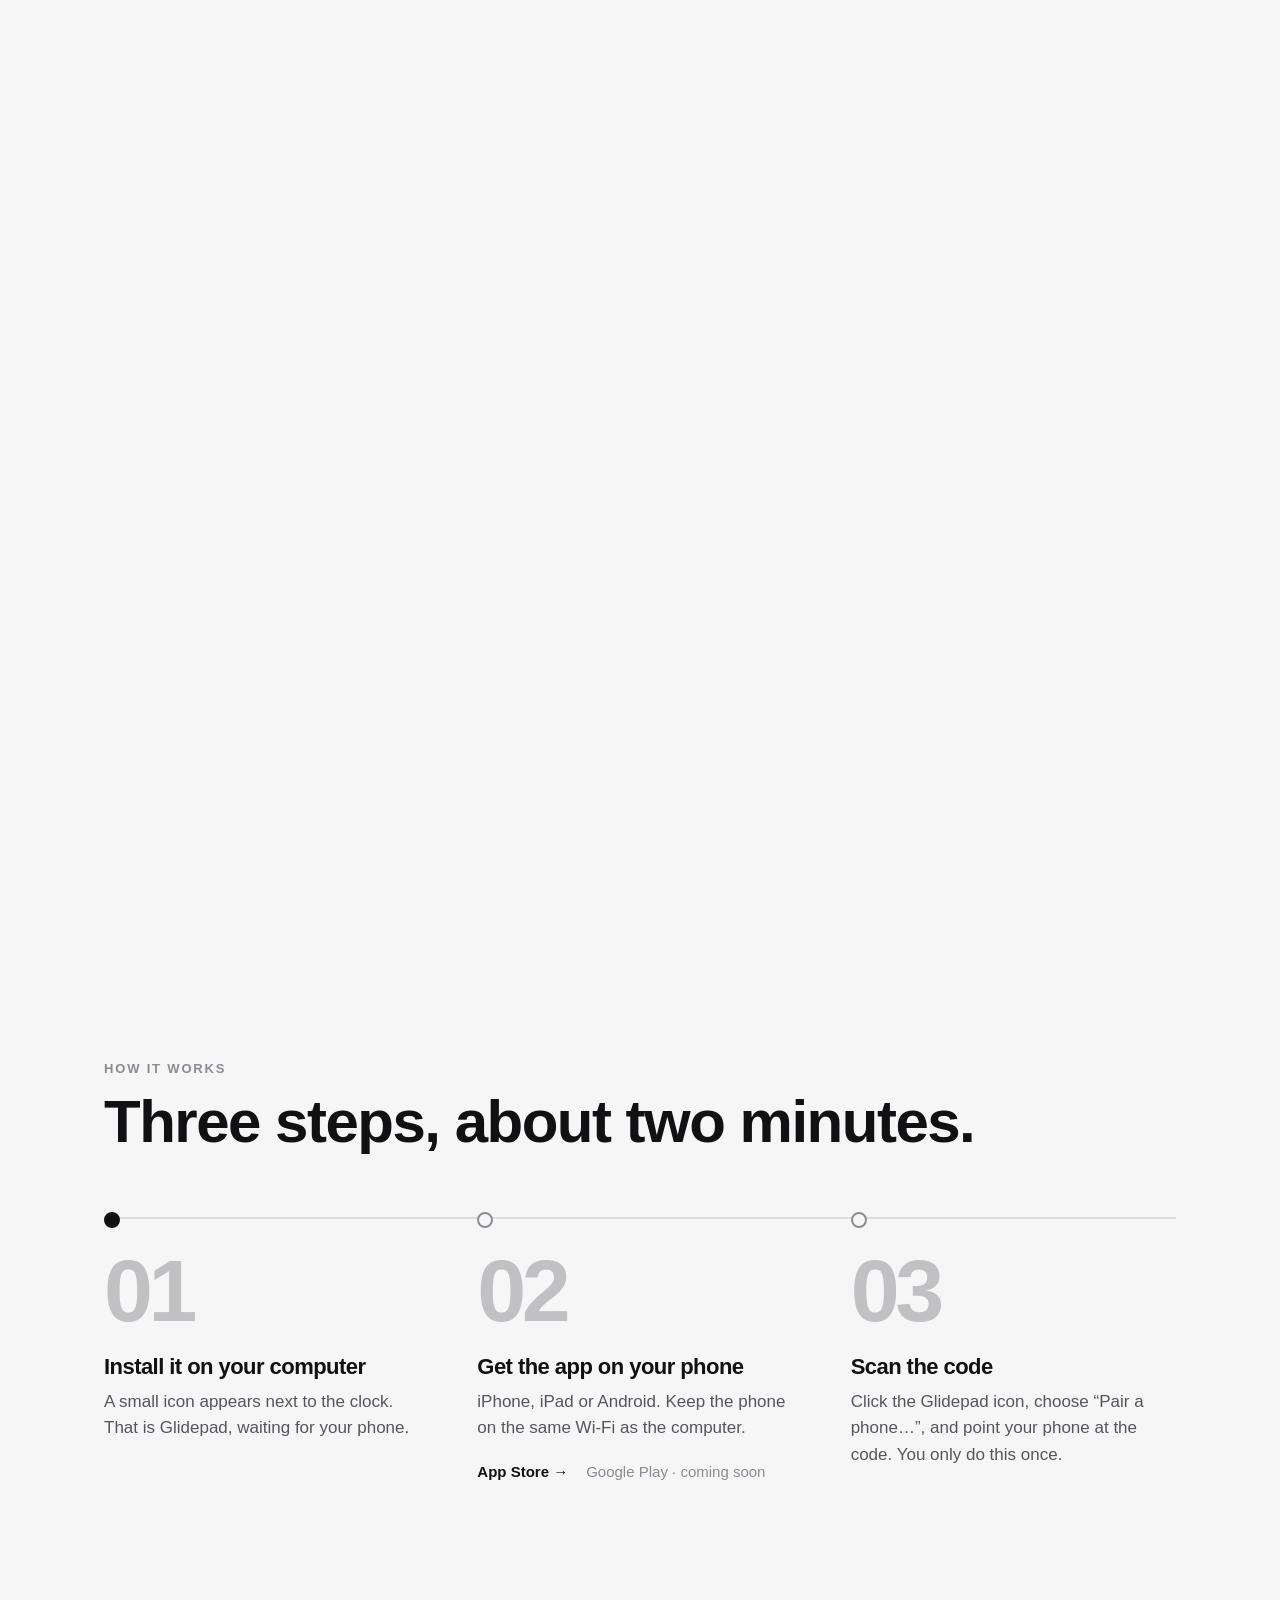
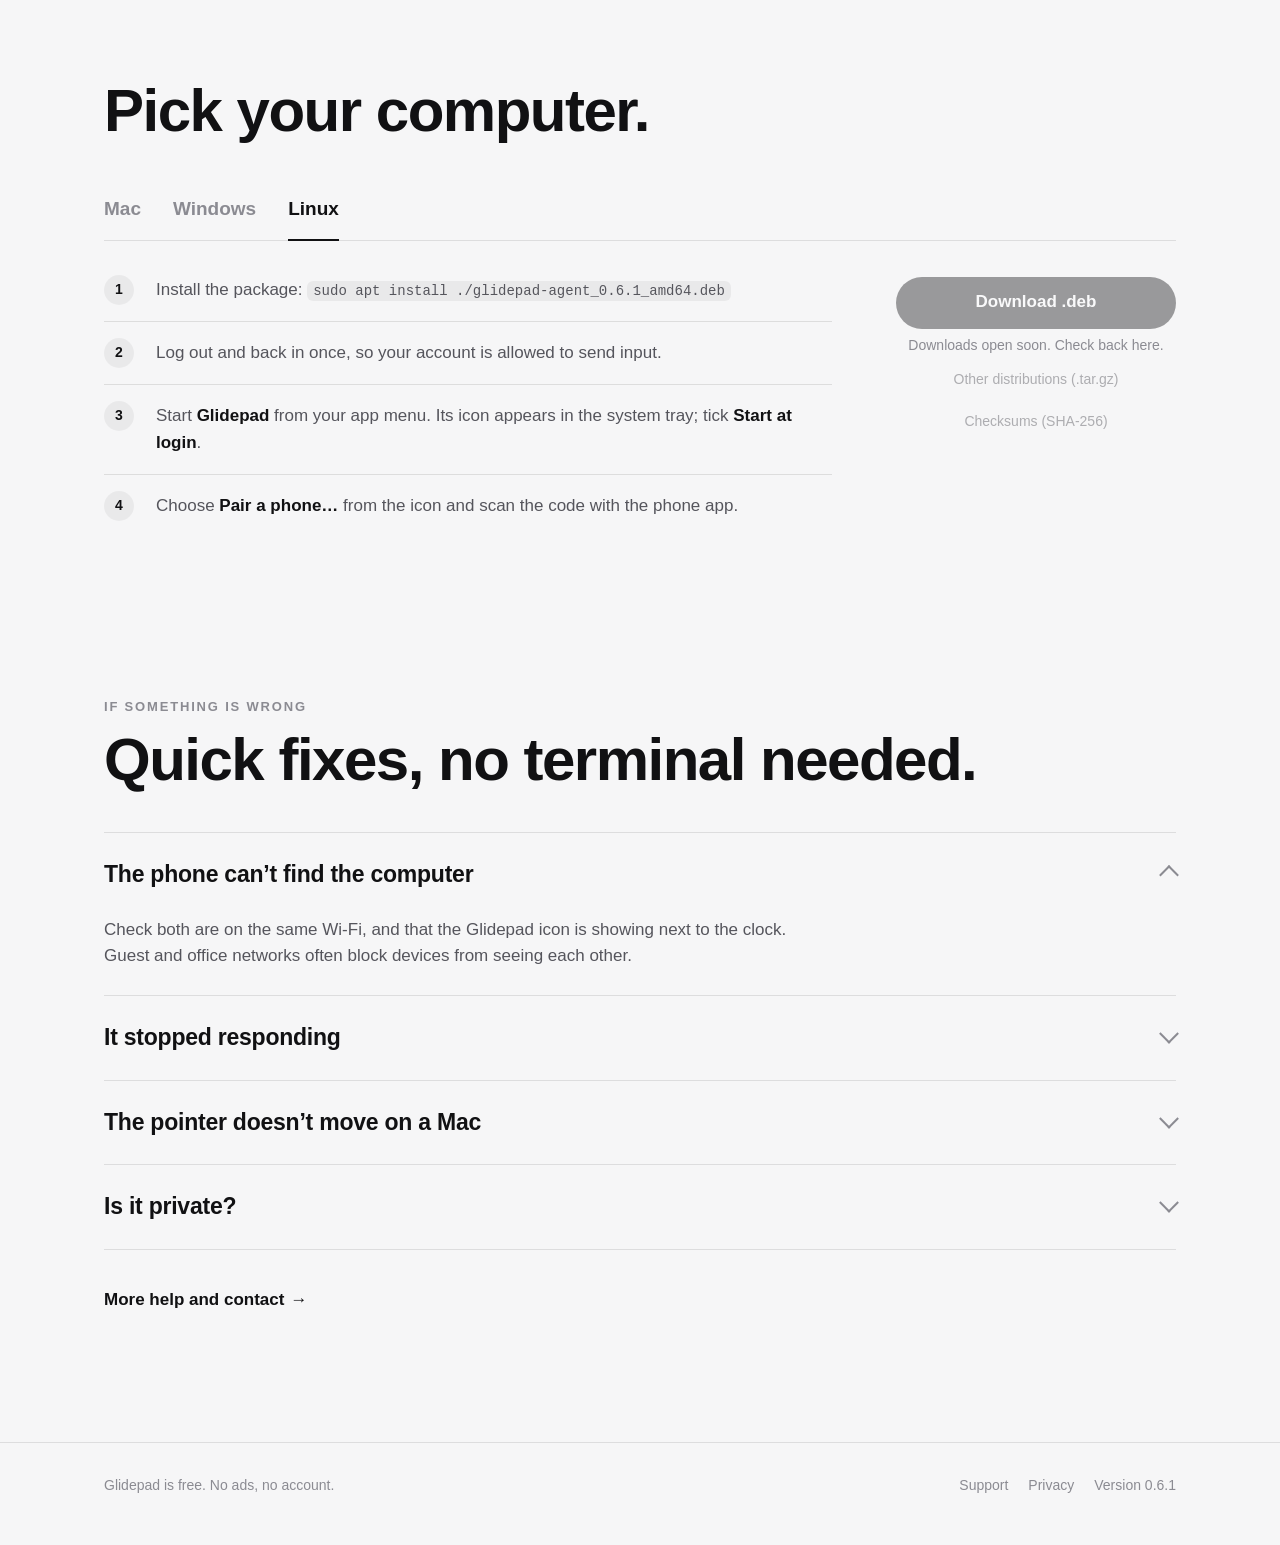
==== commit 35de03e9: "release: download page serves the 0.6.1 agent Points the macOS download at the notarized v0.6.1 rele" ====
--- a/index.html
+++ b/index.html
@@ -395,12 +395,12 @@
 <script>
 // ── Edit these when you publish a release ────────────────────────────────────────────────
 const CONFIG = {
-  version: '0.6.0',
+  version: '0.6.1',
   // Where the release files live, ending in "/". File names match what release.yml produces.
   // Files not listed in `ready` show "coming soon".
-  base: 'https://github.com/zii144/glidepad-site/releases/download/v0.6.0/',
+  base: 'https://github.com/zii144/glidepad-site/releases/download/v0.6.1/',
   ready: ['mac', 'sums'],
-  appStore: '',   // e.g. https://apps.apple.com/app/id6837144516 — empty shows "coming soon"
+  appStore: 'https://apps.apple.com/app/id6837144516',   // empty shows "coming soon"
   // Public TestFlight beta, shown for iPhone and iPad until the App Store link is set.
   testflight: 'https://testflight.apple.com/join/EsnJqmbt',
   playStore: '',  // e.g. https://play.google.com/store/apps/details?id=dev.glidepad.glidepad
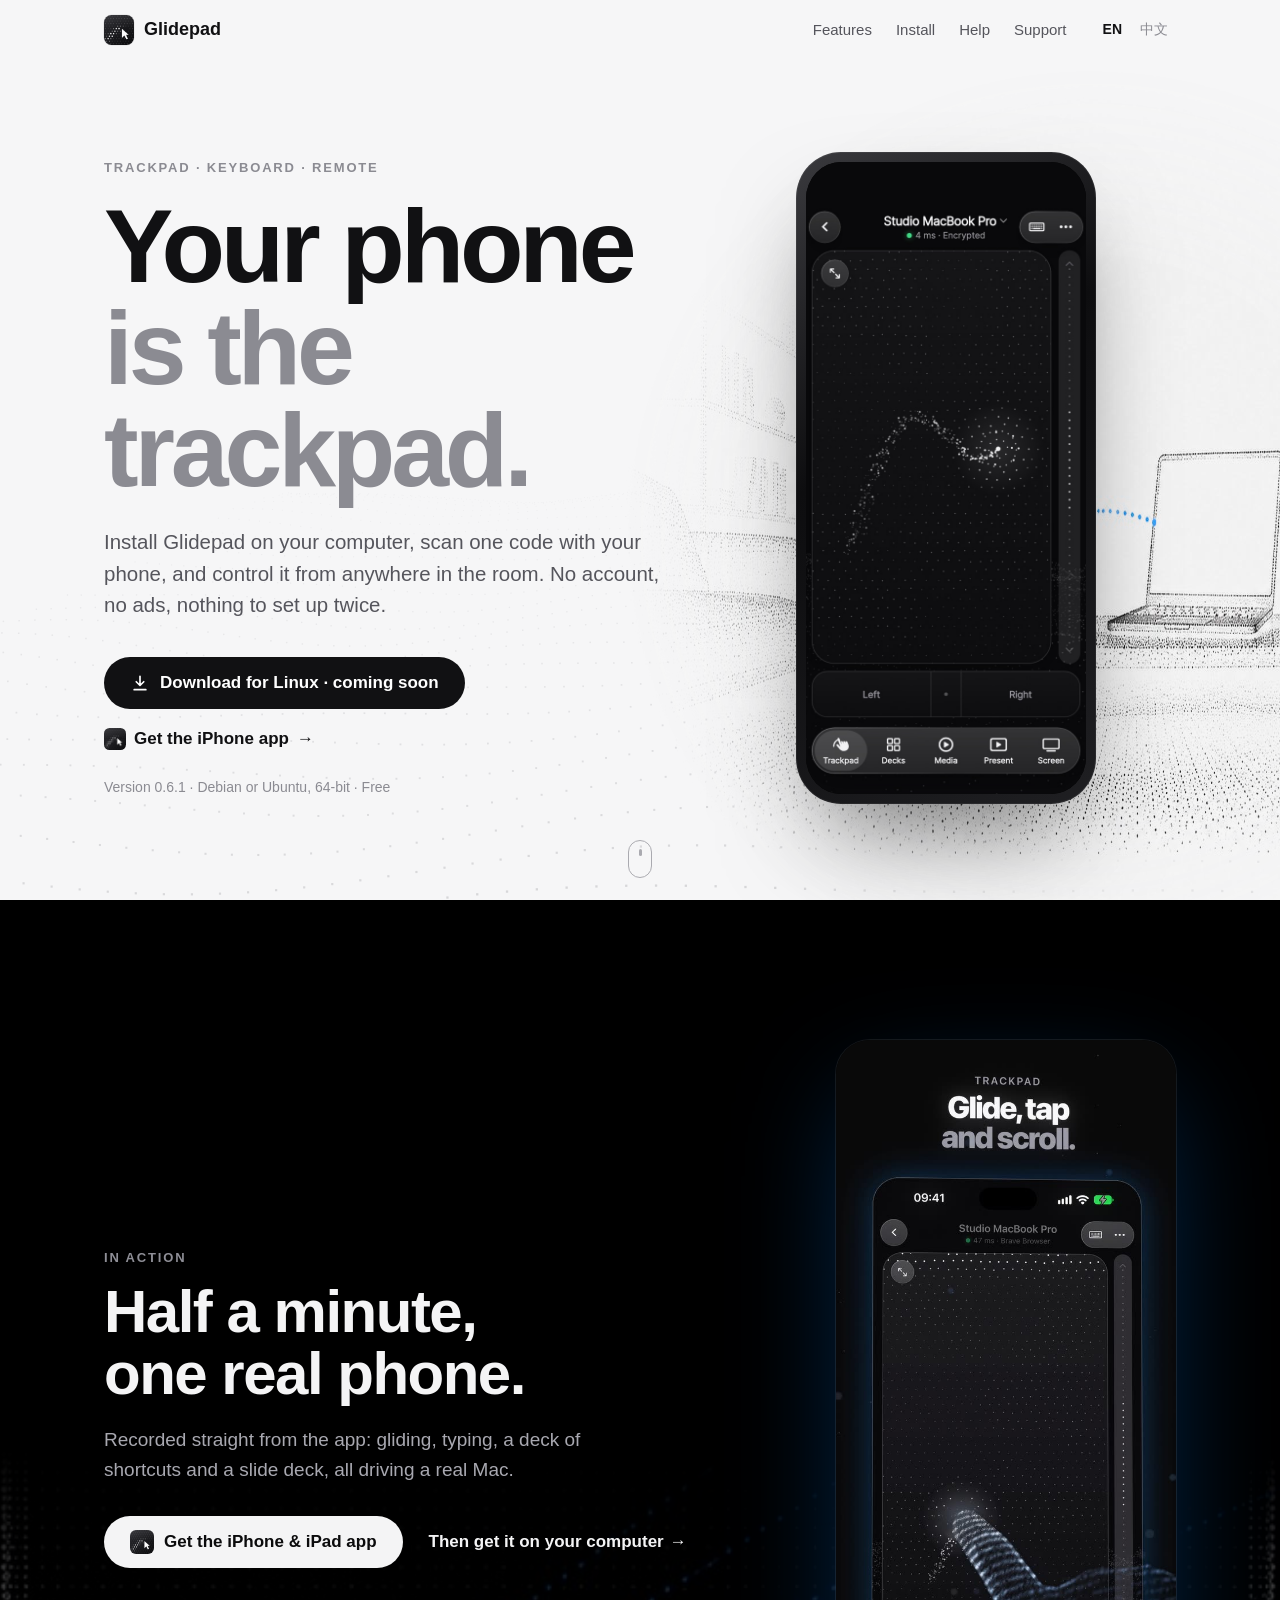
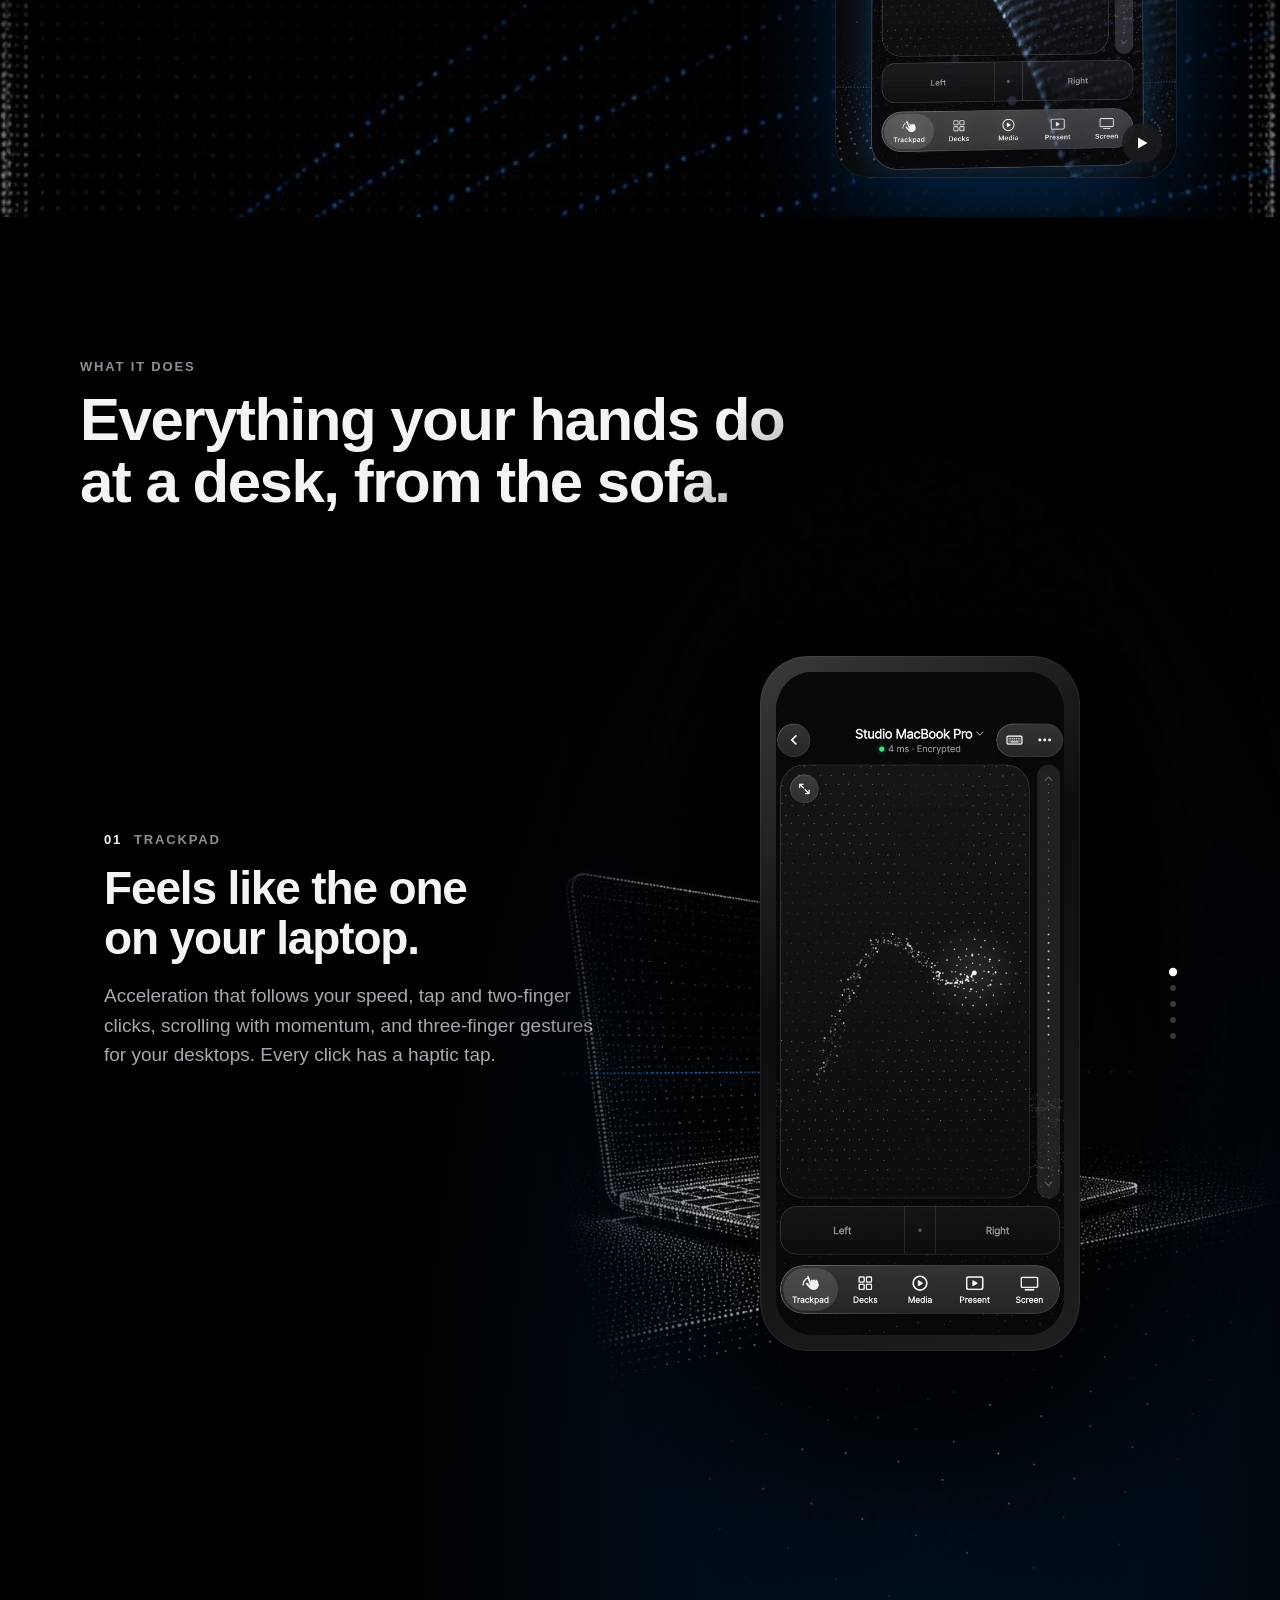
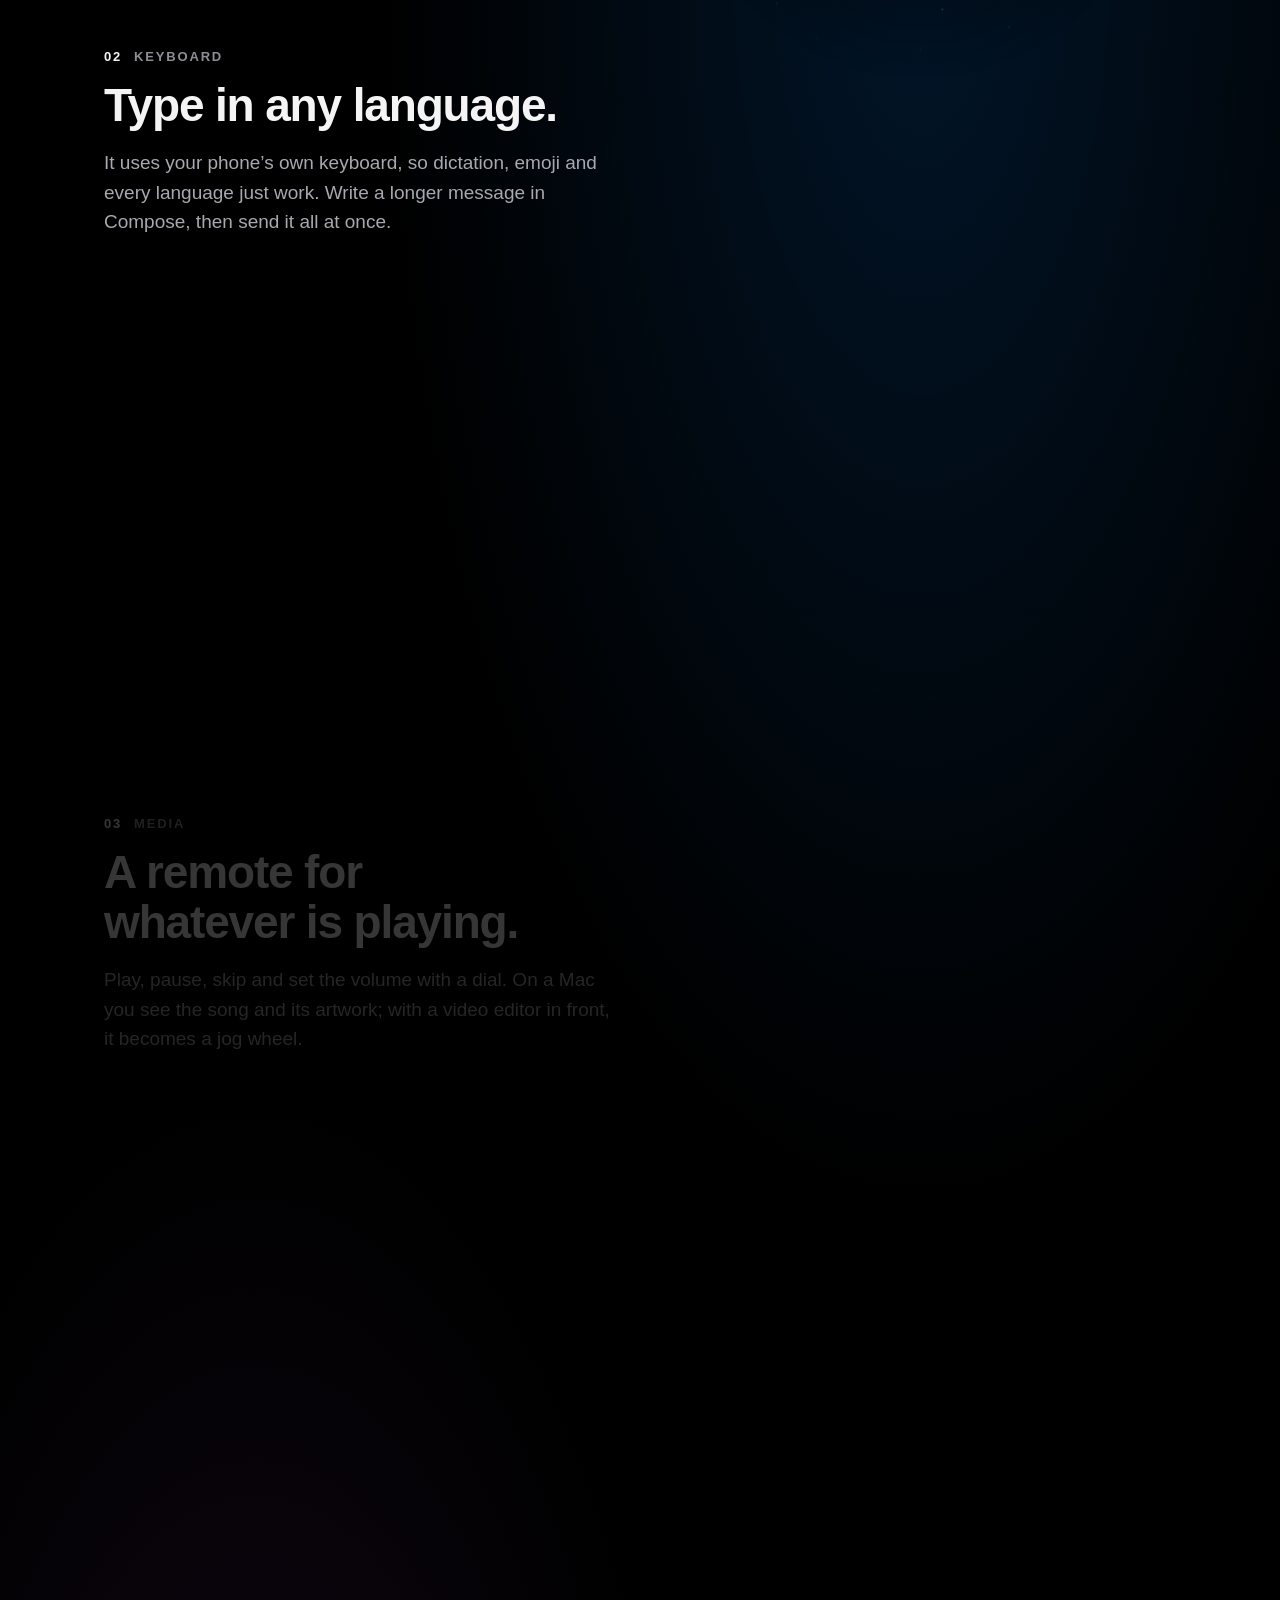
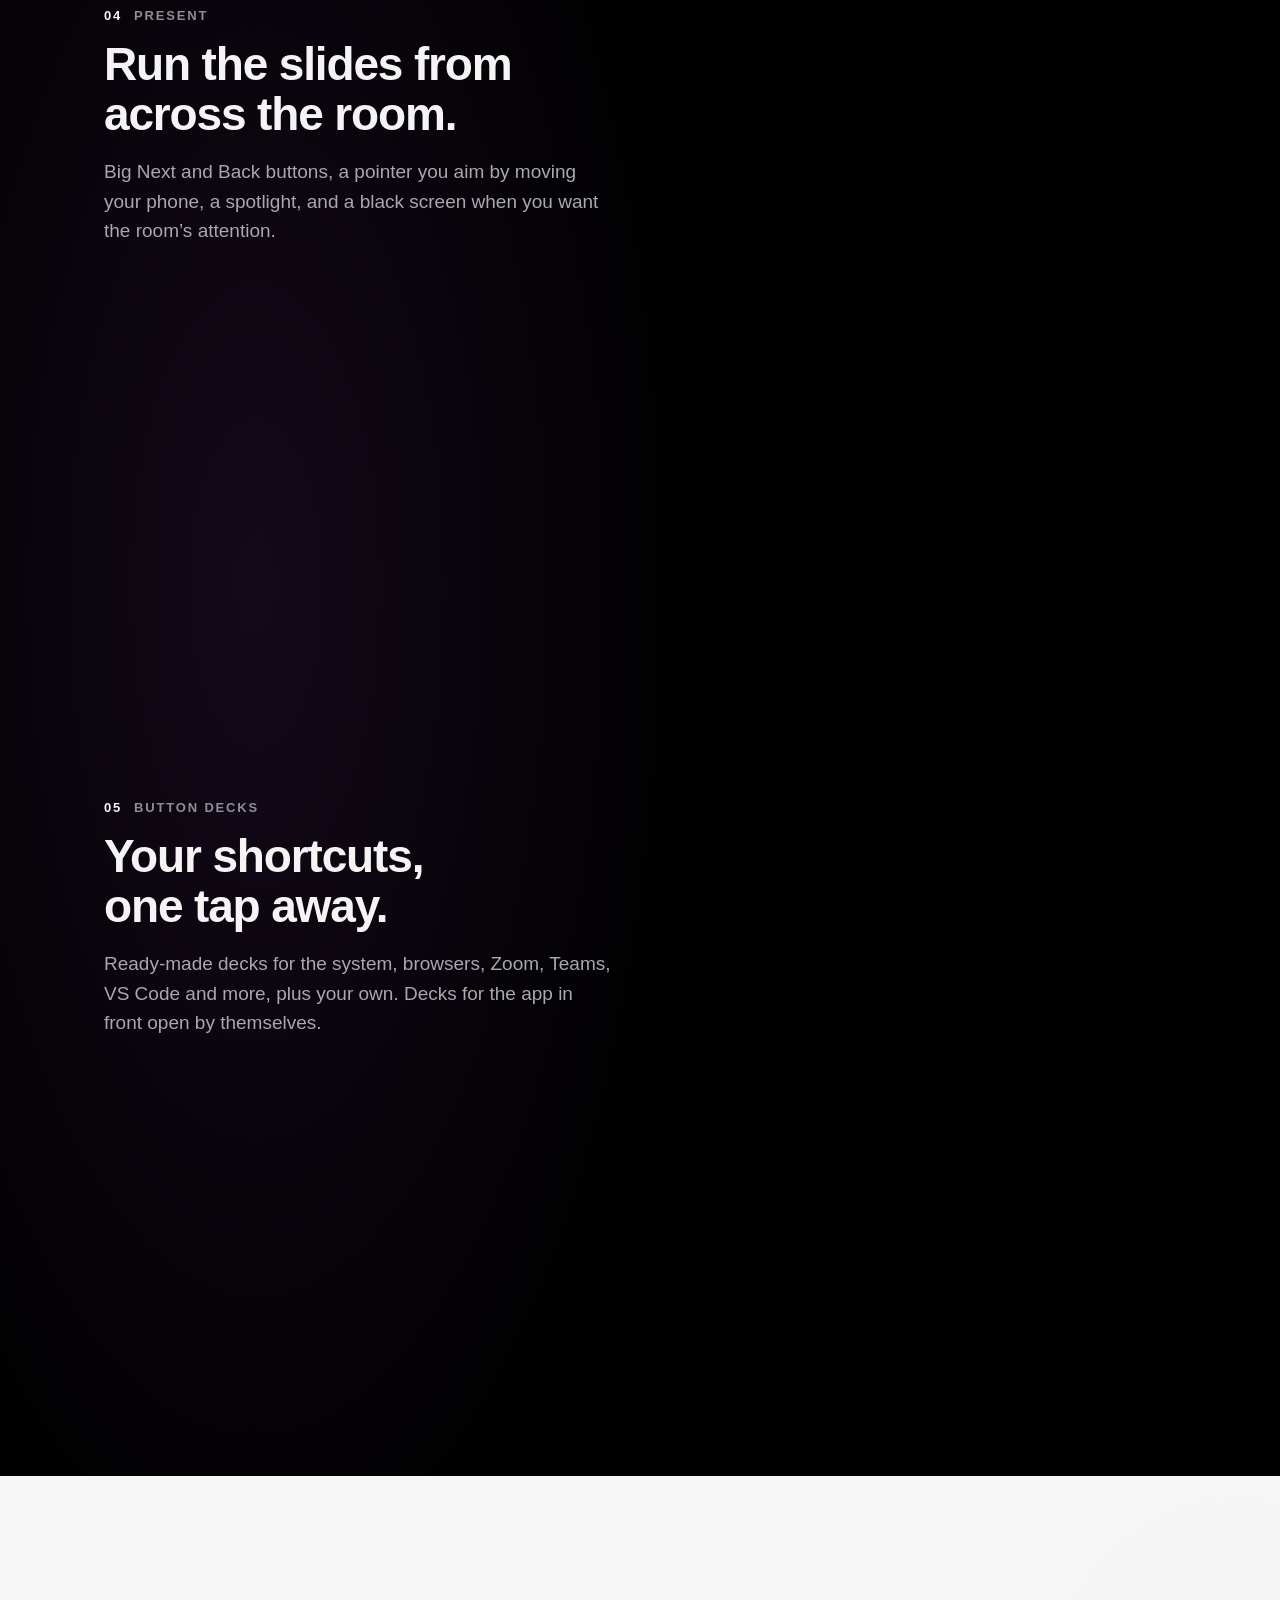
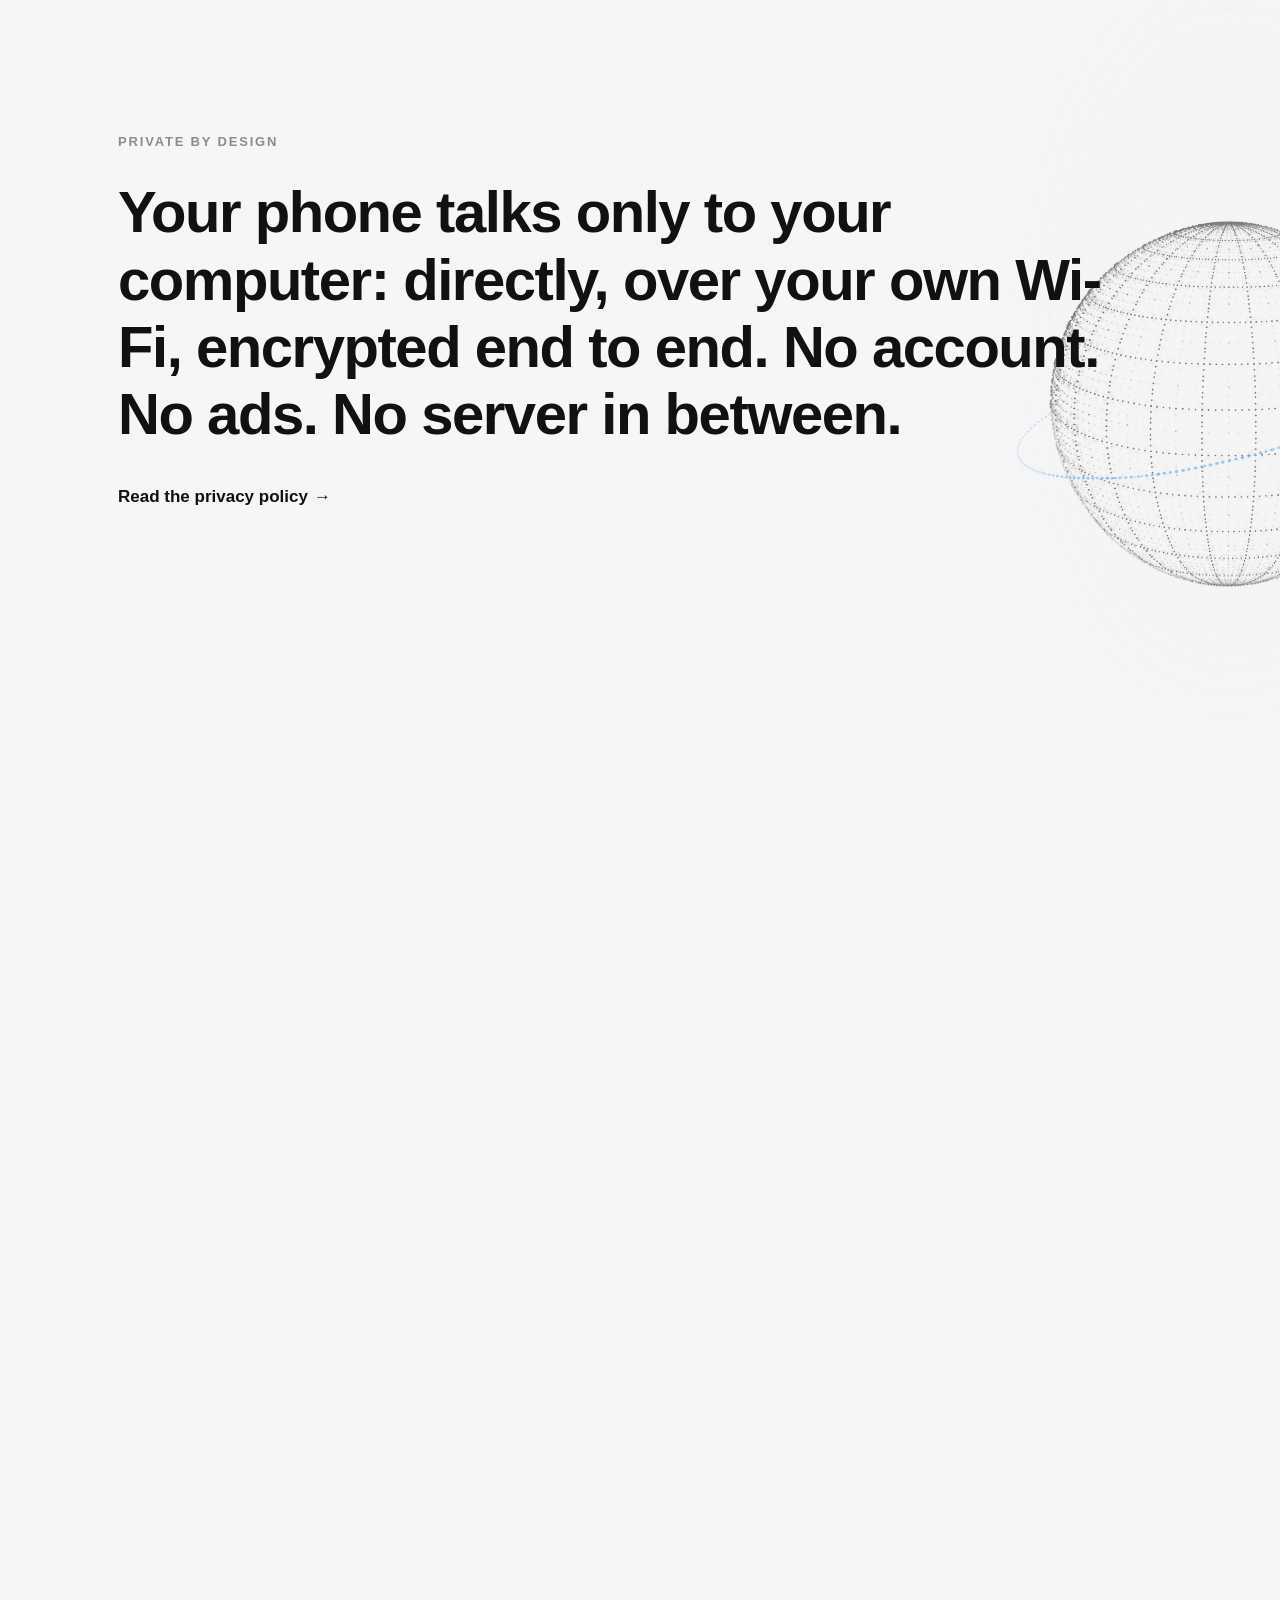
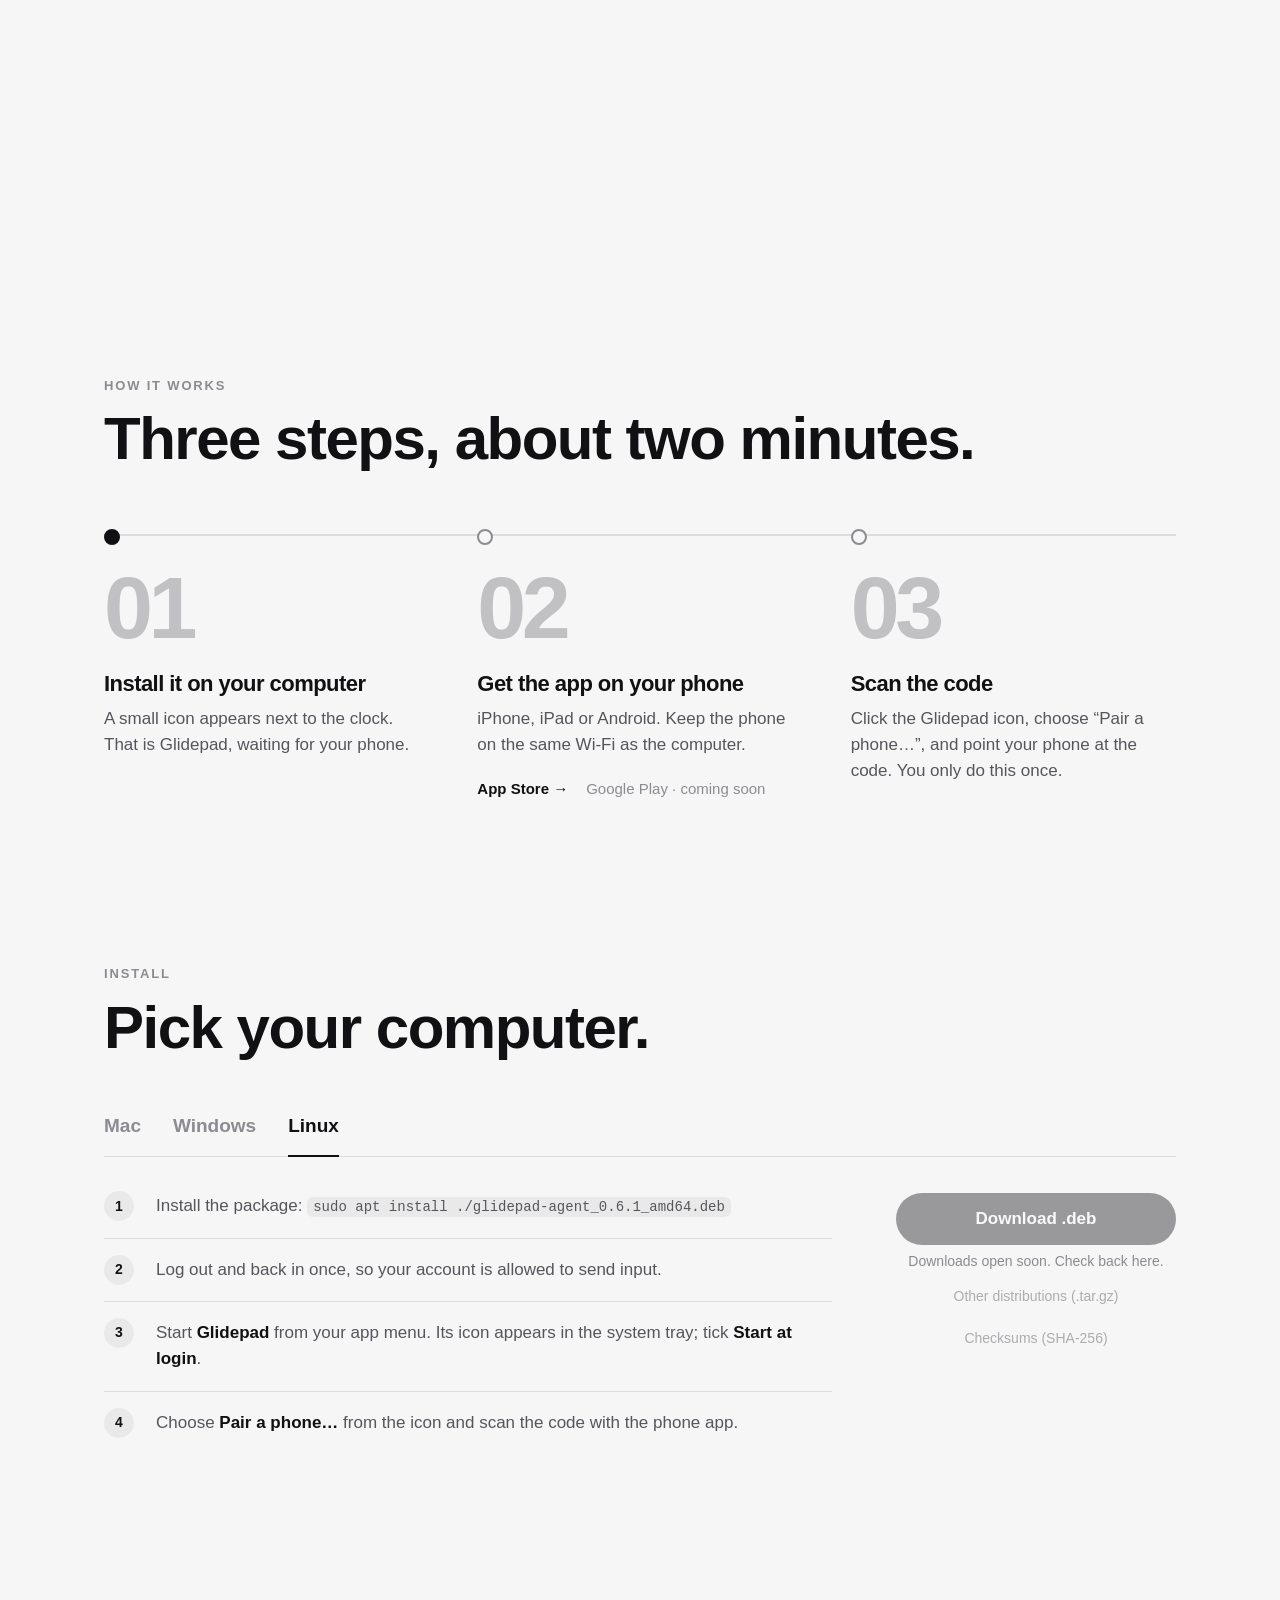
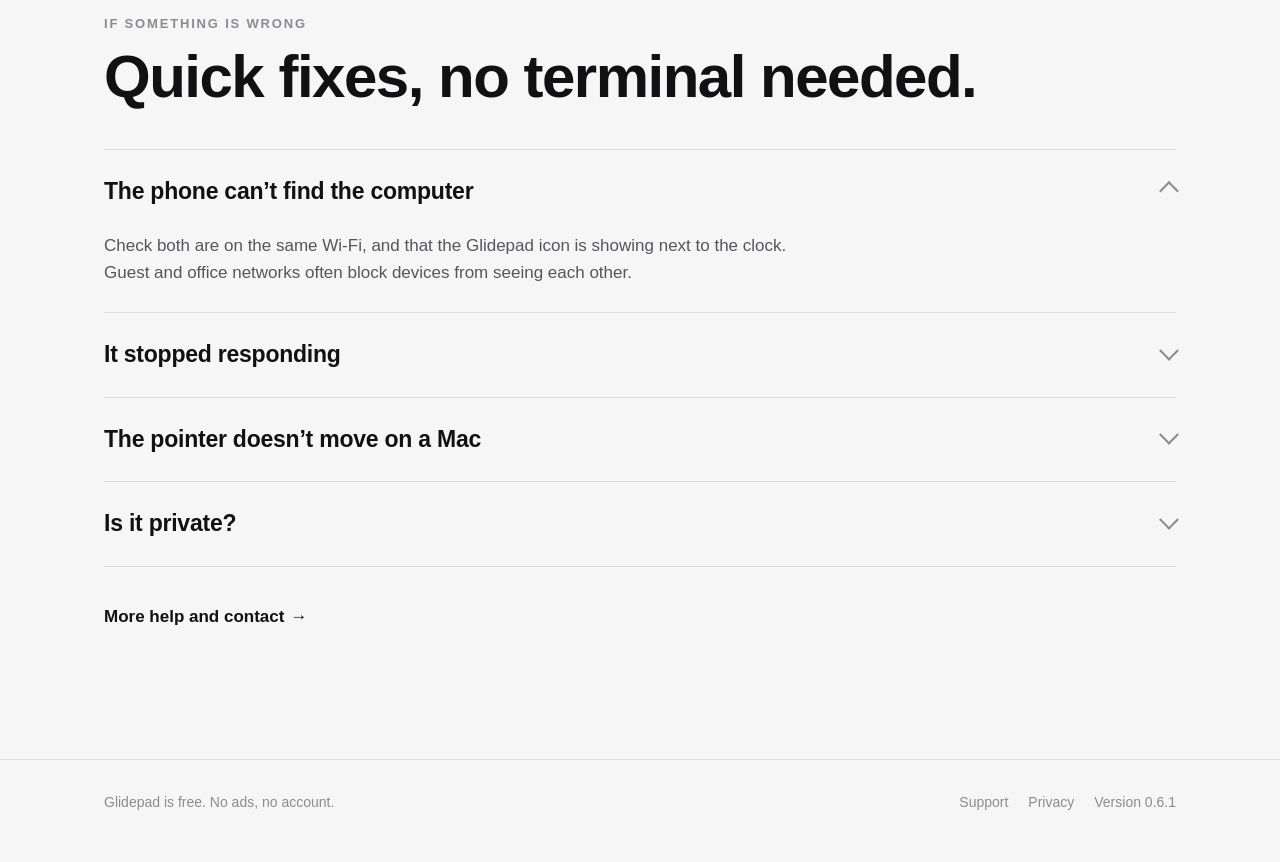
==== commit 646bd658: "feat(site): point-cloud store art, App Preview video and the real app icon - Hero: the phone stands " ====
--- a/index.html
+++ b/index.html
@@ -6,8 +6,20 @@
 <title>Glidepad — your phone is the trackpad</title>
 <meta name="description" content="Install Glidepad on your Mac or PC, scan one code with your phone, and use it as a trackpad, keyboard and remote. No account, no ads, no server.">
 <meta name="color-scheme" content="light dark">
-<link rel="icon" href="data:image/svg+xml,%3Csvg xmlns='http://www.w3.org/2000/svg' viewBox='0 0 40 40'%3E%3Crect width='40' height='40' rx='10' fill='%231c1c1e'/%3E%3Cg fill='%23fff' transform='translate(4 4)'%3E%3Ccircle cx='5' cy='26' r='2'/%3E%3Ccircle cx='10' cy='20.5' r='2.5'/%3E%3Ccircle cx='15.5' cy='15.5' r='3'/%3E%3Cpath d='M17 5v19l5.1-4.9 3.8 8 3.2-1.5-3.6-7.8H31z'/%3E%3C/g%3E%3C/svg%3E">
+<link rel="icon" type="image/png" sizes="96x96" href="assets/brand/icon-96.png">
+<link rel="apple-touch-icon" href="assets/brand/apple-touch-icon.png">
+<meta name="apple-itunes-app" content="app-id=6837144516">
+<meta property="og:type" content="website">
+<meta property="og:title" content="Glidepad — your phone is the trackpad">
+<meta property="og:description" content="Use your iPhone or iPad as a trackpad, keyboard and remote for your Mac or PC. No account, no ads, no server.">
+<meta property="og:url" content="https://zii144.github.io/glidepad-site/">
+<meta property="og:image" content="https://zii144.github.io/glidepad-site/assets/brand/og.jpg">
+<meta property="og:image:width" content="1200"><meta property="og:image:height" content="630">
+<meta name="twitter:card" content="summary_large_image">
+<meta name="theme-color" content="#f6f6f7" media="(prefers-color-scheme: light)">
+<meta name="theme-color" content="#000000" media="(prefers-color-scheme: dark)">
 <link rel="preload" as="image" href="assets/screens/trackpad.jpg">
+<link rel="preload" as="image" href="assets/art/hdr-b.jpg">
 <script>document.documentElement.classList.add('js')</script>
 <style>
   :root {
@@ -42,7 +54,7 @@
   .top.scrolled { background: var(--head); backdrop-filter: saturate(1.6) blur(18px); -webkit-backdrop-filter: saturate(1.6) blur(18px); box-shadow: 0 1px 0 var(--line); }
   .top .wrap { display: flex; align-items: center; gap: 28px; height: 60px; }
   .brand { display: flex; align-items: center; gap: 10px; font-weight: 650; font-size: 18px; text-decoration: none; margin-right: auto; }
-  .mark { width: 28px; height: 28px; border-radius: 8px; background: var(--accent); color: var(--on-accent); display: grid; place-items: center; }
+  .mark { width: 30px; height: 30px; border-radius: 7.5px; display: block; box-shadow: 0 0 0 .5px var(--line); }
   .nav { display: flex; gap: 24px; font-size: 15px; }
   .nav a { text-decoration: none; color: var(--ink-2); transition: color .2s; }
   .nav a:hover { color: var(--ink); }
@@ -59,6 +71,7 @@
   .btn:active { transform: scale(.97); }
   .btn svg { width: 20px; height: 20px; flex: none; }
   .btn[aria-disabled="true"] { opacity: .4; pointer-events: none; }
+  .btn[hidden] { display: none; }
   .link { display: inline-flex; align-items: center; gap: 6px; min-height: 44px; font-weight: 600; text-decoration: none; color: var(--ink); }
   .link::after { content: "→"; transition: transform .2s var(--ease); }
   .link:hover::after { transform: translateX(4px); }
@@ -78,12 +91,43 @@
   .cue::after { content: ""; position: absolute; left: 50%; top: 8px; width: 3px; height: 7px; margin-left: -1.5px; border-radius: 2px; background: var(--ink-3); animation: cue 1.8s var(--ease) infinite; }
   @keyframes cue { 0% { transform: translateY(0); opacity: 1; } 70% { transform: translateY(12px); opacity: 0; } 100% { opacity: 0; } }
 
+  /* Point-cloud scenes from the store art: white points on black. In light mode they are inverted
+     (hue turned back so the blue stays blue) and multiplied into the page, so they have no edge either way. */
+  .art { display: block; pointer-events: none; user-select: none; }
+  .art-auto { mix-blend-mode: screen; }
+  @media (prefers-color-scheme: light) { .art-auto { filter: invert(1) hue-rotate(180deg) contrast(.92); mix-blend-mode: multiply; } }
+  .stage { position: relative; justify-self: center; display: grid; place-items: center; }
+  .stage .art { position: absolute; z-index: 0; width: var(--art-w, 940px); max-width: none; left: calc(50% - var(--art-w, 940px) * .345); top: 50%; transform: translateY(-44%);
+    -webkit-mask-image: radial-gradient(closest-side, #000 58%, transparent); mask-image: radial-gradient(closest-side, #000 58%, transparent); }
+  .stage .device { z-index: 1; }
+
   /* Phone: a device, not a card */
   .device { position: relative; width: min(300px, 64vw); aspect-ratio: 600 / 1304; border-radius: 15% / 7%; padding: 3.2%;
     background: linear-gradient(145deg, #3a3a3e, #0d0d0f 40%, #1f1f22); box-shadow: 0 50px 100px -30px rgba(0,0,0,.55), 0 0 0 1px rgba(255,255,255,.06) inset; }
   .device .screen { position: relative; width: 100%; height: 100%; border-radius: 12.5% / 5.8%; overflow: hidden; background: #000; }
   .device img { position: absolute; inset: 0; width: 100%; height: 100%; object-fit: cover; }
-  .hero .device { justify-self: center; transform-origin: 50% 100%; will-change: transform; }
+  .hero .device { transform-origin: 50% 100%; will-change: transform; }
+  .hero #cloud { opacity: .55; }
+  .cta .store { display: inline-flex; align-items: center; gap: 8px; }
+  .cta .store img { width: 22px; height: 22px; border-radius: 5.5px; }
+
+  /* The App Preview, playing: a tall film strip with its own frame */
+  .film { position: relative; background: #000; color: #f4f4f5; padding: 140px 0 40px; overflow: hidden; }
+  .film-grid { position: relative; display: grid; grid-template-columns: 1fr auto; gap: 72px; align-items: center; }
+  .film .kicker { color: #8e8e96; }
+  .film h2 { max-width: 11em; }
+  .film p.sub { margin-top: 20px; font-size: 19px; color: #a8a8b0; max-width: 28em; }
+  .film .badges { margin-top: 32px; display: flex; flex-wrap: wrap; gap: 10px 26px; align-items: center; }
+  .film .btn { background: #f4f4f5; color: #0b0b0c; }
+  .film .link { color: #f4f4f5; }
+  .reel { position: relative; width: min(340px, 74vw); aspect-ratio: 886 / 1920; border-radius: 34px; overflow: hidden; background: #000;
+    box-shadow: 0 0 0 1px rgba(255,255,255,.08), 0 40px 120px -20px rgba(10,132,255,.35), 0 60px 120px -40px rgba(0,0,0,.9); }
+  .reel video, .reel img { position: absolute; inset: 0; width: 100%; height: 100%; object-fit: cover; }
+  .reel button { position: absolute; right: 14px; bottom: 14px; z-index: 2; width: 40px; height: 40px; border-radius: 50%; border: 0; cursor: pointer;
+    background: rgba(28,28,30,.72); color: #fff; display: grid; place-items: center; backdrop-filter: blur(10px); -webkit-backdrop-filter: blur(10px); }
+  .reel button svg { width: 16px; height: 16px; }
+  .film .glow { position: absolute; inset: auto -20% -30% -20%; height: 70%; background: url(assets/art/v-intro.jpg) center 70% / cover no-repeat; opacity: .5;
+    -webkit-mask-image: linear-gradient(transparent, #000 45%); mask-image: linear-gradient(transparent, #000 45%); pointer-events: none; }
 
   /* Feature story: a dark band with a pinned phone */
   .story { position: relative; background: #000; color: #f4f4f5; }
@@ -103,6 +147,12 @@
   .chapter p:not(.kicker) { margin-top: 18px; font-size: 19px; color: #a8a8b0; }
   .chapter .inline { display: none; }
   .pin { position: sticky; top: 0; height: 100vh; display: grid; place-items: center; }
+  .scenes { position: absolute; inset: 0; pointer-events: none; }
+  .pin .scenes img { position: absolute; left: 50%; top: 50%; height: 150vh; width: auto; max-width: none; transform: translate(-50%, -50%) scale(1.04);
+    opacity: 0; transition: opacity .9s var(--ease), transform 1.4s var(--ease); mix-blend-mode: screen;
+    -webkit-mask-image: radial-gradient(closest-side, #000 62%, transparent); mask-image: radial-gradient(closest-side, #000 62%, transparent); }
+  .pin .scenes img.on { opacity: .78; transform: translate(-50%, -50%); }
+  .pin .device { z-index: 1; }
   .pin .device { width: min(320px, 26vw); }
   .pin img { opacity: 0; transform: scale(1.04); transition: opacity .7s var(--ease), transform .9s var(--ease); }
   .pin img.on { opacity: 1; transform: none; }
@@ -116,6 +166,10 @@
   .statement .kicker { margin-bottom: 26px; display: block; }
   .statement p { font-size: clamp(30px, 4.6vw, 58px); line-height: 1.16; font-weight: 650; letter-spacing: -.025em; max-width: 18em; }
   .statement .w { opacity: .14; transition: opacity .25s linear; }
+  .statement .stick { overflow: hidden; }
+  .statement .wrap { position: relative; z-index: 1; }
+  .statement .globe { position: absolute; right: -15vw; top: 50%; height: min(96vh, 940px); width: auto; transform: translateY(-50%); opacity: .55;
+    -webkit-mask-image: radial-gradient(closest-side, #000 70%, transparent); mask-image: radial-gradient(closest-side, #000 70%, transparent); }
   .statement .w.lit { opacity: 1; }
 
   /* Steps: big numerals on a line that fills as you scroll */
@@ -185,6 +239,11 @@
     .hero { padding-top: 88px; min-height: auto; }
     .hero-grid { grid-template-columns: 1fr; gap: 48px; padding-bottom: 40px; }
     .hero .device { width: min(260px, 66vw); }
+    .stage .art { --art-w: 150vw; }
+    .film { padding: 96px 0 24px; }
+    .film-grid { grid-template-columns: 1fr; gap: 48px; justify-items: center; }
+    .film-grid > div:first-child { justify-self: stretch; }
+    .statement .globe { right: -30vw; opacity: .35; }
     .cue { display: none; }
     .story-intro { padding: 96px 0 8px; }
     .story-grid { grid-template-columns: 1fr; }
@@ -213,7 +272,7 @@
     .chapter { opacity: 1; }
     .statement .w { opacity: 1; }
     .cue::after { animation: none; }
-    .btn, .pin img, .panel, .faq details[open] p { transition: none; animation: none; }
+    .btn, .pin img, .panel, .faq details[open] p, .scenes img { transition: none; animation: none; }
   }
   :focus-visible { outline: 2px solid var(--blue); outline-offset: 3px; border-radius: 6px; }
 </style>
@@ -222,7 +281,7 @@
 
 <header class="top" id="top">
   <div class="wrap">
-    <a class="brand" href="#"><span class="mark" aria-hidden="true"><svg width="20" height="20" viewBox="0 0 32 32" fill="currentColor"><circle cx="5" cy="26" r="2"/><circle cx="10" cy="20.5" r="2.5"/><circle cx="15.5" cy="15.5" r="3"/><path d="M17 5v19l5.1-4.9 3.8 8 3.2-1.5-3.6-7.8H31z"/></svg></span>Glidepad</a>
+    <a class="brand" href="#"><img class="mark" src="assets/brand/icon-96.png" width="30" height="30" alt="">Glidepad</a>
     <nav class="nav" aria-label="Sections">
       <a href="#features" data-i18n="navFeatures"></a>
       <a href="#install" data-i18n="navInstall"></a>
@@ -246,20 +305,45 @@
       <div class="cta">
         <a class="btn" id="main-download" href="#install">
           <svg viewBox="0 0 24 24" fill="none" stroke="currentColor" stroke-width="2" stroke-linecap="round" stroke-linejoin="round" aria-hidden="true"><path d="M12 4v11m0 0-4.5-4.5M12 15l4.5-4.5M5 20h14"/></svg>
+          <img id="main-icon" src="assets/brand/icon-96.png" alt="" width="26" height="26" style="border-radius:6.5px" hidden>
           <span id="main-download-label"></span>
         </a>
-        <a class="link" href="#features" data-i18n="seeHow"></a>
+        <a class="link store" id="hero-second" href="#features"></a>
       </div>
       <p class="fine" id="hero-fine"></p>
     </div>
-    <div class="device" id="hero-device">
-      <div class="screen"><img src="assets/screens/trackpad.jpg" width="598" height="1300" alt="" data-i18n-alt="shotAlt"></div>
+    <div class="stage">
+      <img class="art art-auto" src="assets/art/hdr-b.jpg" width="1672" height="941" alt="">
+      <div class="device" id="hero-device">
+        <div class="screen"><img src="assets/screens/trackpad.jpg" width="598" height="1300" alt="" data-i18n-alt="shotAlt"></div>
+      </div>
     </div>
   </div>
   <a class="cue" href="#features" data-i18n-label="scroll"></a>
 </div>
 
 <main>
+  <section class="film" id="watch">
+    <div class="glow" aria-hidden="true"></div>
+    <div class="wrap film-grid">
+      <div>
+        <p class="kicker reveal" data-i18n="filmKicker"></p>
+        <h2 class="reveal" style="--d:.08s" data-i18n="filmTitle"></h2>
+        <p class="sub reveal" style="--d:.14s" data-i18n="filmSub"></p>
+        <div class="badges reveal" style="--d:.2s">
+          <a class="btn" id="film-store"><img src="assets/brand/icon-96.png" alt="" width="24" height="24" style="border-radius:6px"><span data-i18n="getIos"></span></a>
+          <a class="link" href="#install" data-i18n="getComputer"></a>
+        </div>
+      </div>
+      <div class="reel reveal" style="--d:.1s">
+        <video id="reel" muted loop playsinline preload="none" poster="assets/video/poster.jpg" width="590" height="1278" data-i18n-label="filmAlt">
+          <source src="assets/video/preview.mp4" type="video/mp4">
+        </video>
+        <button type="button" id="reel-toggle" data-i18n-label="pause"><svg viewBox="0 0 16 16" fill="currentColor" aria-hidden="true"><path id="reel-icon" d="M4 2h3v12H4zM9 2h3v12H9z"/></svg></button>
+      </div>
+    </div>
+  </section>
+
   <section class="story" id="features">
     <div class="wrap story-intro">
       <p class="kicker reveal" data-i18n="featKicker"></p>
@@ -274,6 +358,13 @@
         <li class="chapter"><p class="kicker"><b>05</b><span data-i18n="c5k"></span></p><h3 data-i18n="c5t"></h3><p data-i18n="c5b"></p><div class="device inline"><div class="screen"><img src="assets/screens/decks.jpg" alt="" loading="lazy" width="600" height="1304"></div></div></li>
       </ol>
       <div class="pin" aria-hidden="true">
+        <div class="scenes" id="scenes">
+          <img class="on" src="assets/art/p1-desk.jpg" alt="" width="941" height="1672">
+          <img src="assets/art/p5-two.jpg" alt="" width="941" height="1672" loading="lazy">
+          <img src="assets/art/p3-lounge.jpg" alt="" width="941" height="1672" loading="lazy">
+          <img src="assets/art/p4-stage.jpg" alt="" width="941" height="1672" loading="lazy">
+          <img src="assets/art/p2-monitor.jpg" alt="" width="941" height="1672" loading="lazy">
+        </div>
         <div class="device">
           <div class="screen" id="shots">
             <img class="on" src="assets/screens/trackpad.jpg" alt="" width="598" height="1300">
@@ -290,6 +381,7 @@
 
   <section class="statement" id="statement">
     <div class="stick">
+      <img class="art art-auto globe" src="assets/art/p6-globe.jpg" alt="" width="941" height="1672" loading="lazy">
       <div class="wrap">
         <span class="kicker" data-i18n="privKicker"></span>
         <p id="statement-text"></p>
@@ -422,6 +514,11 @@
     title1: 'Your phone', title2: 'is the trackpad.',
     lead: 'Install Glidepad on your computer, scan one code with your phone, and control it from anywhere in the room. No account, no ads, nothing to set up twice.',
     seeHow: 'See what it does',
+    iosApp: 'Get the iPhone app', getIos: 'Get the iPhone & iPad app', getComputer: 'Then get it on your computer',
+    finePhoneStore: 'Free on the App Store for iPhone and iPad. Then install the small companion app on your Mac.',
+    filmKicker: 'In action', filmTitle: 'Half a minute, one real phone.',
+    filmSub: 'Recorded straight from the app: gliding, typing, a deck of shortcuts and a slide deck, all driving a real Mac.',
+    filmAlt: 'A short recording of the Glidepad app controlling a computer', pause: 'Pause video', play: 'Play video',
     dlFor: { mac: 'Download for Mac', win: 'Download for Windows', linux: 'Download for Linux' },
     onPhone: 'Get it on your computer',
     fine: os => `Version ${v} · ${{ mac: 'macOS 11 or later, Apple silicon and Intel', win: 'Windows 10 or later, 64-bit', linux: 'Debian or Ubuntu, 64-bit' }[os]} · Free`,
@@ -479,6 +576,11 @@
     title1: '手機', title2: '就是你的觸控板。',
     lead: '在電腦安裝 Glidepad，用手機掃一次 QR 碼，就可以在房間任何地方控制電腦。不用帳號、沒有廣告，設定一次就夠。',
     seeHow: '看看它能做甚麼',
+    iosApp: '下載 iPhone App', getIos: '下載 iPhone 及 iPad App', getComputer: '然後在電腦安裝',
+    finePhoneStore: 'iPhone 和 iPad 可在 App Store 免費下載。然後在 Mac 安裝小小的配套程式。',
+    filmKicker: '實際示範', filmTitle: '半分鐘，一部真手機。',
+    filmSub: '直接從 App 錄製：滑動、打字、捷徑面板和投影片，全部控制一部真正的 Mac。',
+    filmAlt: 'Glidepad App 控制電腦的短片', pause: '暫停影片', play: '播放影片',
     dlFor: { mac: '下載 Mac 版', win: '下載 Windows 版', linux: '下載 Linux 版' },
     onPhone: '請在電腦下載',
     fine: os => `版本 ${v} · ${{ mac: 'macOS 11 或以上，Apple 晶片及 Intel', win: 'Windows 10 或以上，64 位元', linux: 'Debian 或 Ubuntu，64 位元' }[os]} · 免費`,
@@ -578,8 +680,21 @@
     }
   });
 
-  const main = $('#main-download');
-  if (device === 'phone') {
+  const main = $('#main-download'), second = $('#hero-second');
+  second.textContent = t.seeHow; second.href = '#features';
+  if (CONFIG.appStore && device !== 'phone') {
+    second.innerHTML = `<img src="assets/brand/icon-96.png" alt="">${t.iosApp}`; second.href = CONFIG.appStore;
+  }
+  const filmStore = $('#film-store');
+  if (CONFIG.appStore) { filmStore.href = CONFIG.appStore; filmStore.hidden = false; } else filmStore.hidden = true;
+  const toStore = device === 'phone' && !!CONFIG.appStore;
+  main.querySelector('svg').style.display = toStore ? 'none' : '';
+  $('#main-icon').hidden = !toStore;
+  if (toStore) {
+    $('#main-download-label').textContent = t.getIos;
+    main.href = CONFIG.appStore;
+    $('#hero-fine').textContent = t.finePhoneStore;
+  } else if (device === 'phone') {
     $('#main-download-label').textContent = t.onPhone;
     main.href = '#install';
     $('#hero-fine').textContent = t.finePhone;
@@ -638,7 +753,7 @@
 // ── Scroll-driven motion: one rAF-throttled handler, nothing runs while idle ─────────────
 const clamp = (x, a = 0, b = 1) => Math.min(b, Math.max(a, x));
 const header = $('#top'), heroCopy = $('#hero-copy'), heroDevice = $('#hero-device');
-const chapters = $$('.chapter'), shots = $$('#shots img'), dots = $$('#dots i');
+const chapters = $$('.chapter'), shots = $$('#shots img'), dots = $$('#dots i'), scenes = $$('#scenes img');
 const statement = $('#statement'), how = $('#how'), rail = $('#rail'), steps = $$('#steps li');
 let ticking = false, shown = -1;
 
@@ -663,6 +778,7 @@
     if (active !== shown) {
       shown = active;
       shots.forEach((s, i) => s.classList.toggle('on', i === active));
+      scenes.forEach((s, i) => s.classList.toggle('on', i === active));
       dots.forEach((d, i) => d.classList.toggle('on', i === active));
     }
   }
@@ -694,6 +810,21 @@
   entries.forEach(e => { if (e.isIntersecting) { e.target.classList.add('in'); io.unobserve(e.target); } });
 }, { rootMargin: '0px 0px -10% 0px' });
 $$('.reveal').forEach(el => io ? io.observe(el) : el.classList.add('in'));
+
+// The preview plays only while on screen, and not at all for people who prefer less motion.
+(function reel() {
+  const v = $('#reel'), b = $('#reel-toggle'), icon = $('#reel-icon');
+  let wanted = !still.matches;
+  const PAUSE = 'M4 2h3v12H4zM9 2h3v12H9z', PLAY = 'M4 2.5v11l9.5-5.5z';
+  function show(playing) { icon.setAttribute('d', playing ? PAUSE : PLAY); b.setAttribute('aria-label', T[lang][playing ? 'pause' : 'play']); }
+  v.addEventListener('play', () => show(true)); v.addEventListener('pause', () => show(false));
+  b.addEventListener('click', () => { wanted = v.paused; wanted ? v.play().catch(() => {}) : v.pause(); });
+  show(false);
+  if (!('IntersectionObserver' in window)) return;
+  new IntersectionObserver(([e]) => {
+    if (e.isIntersecting && wanted) v.play().catch(() => {}); else if (!e.isIntersecting) v.pause();
+  }, { threshold: .35 }).observe(v);
+})();
 
 selectTab(device === 'phone' ? 'mac' : device);
 render();
